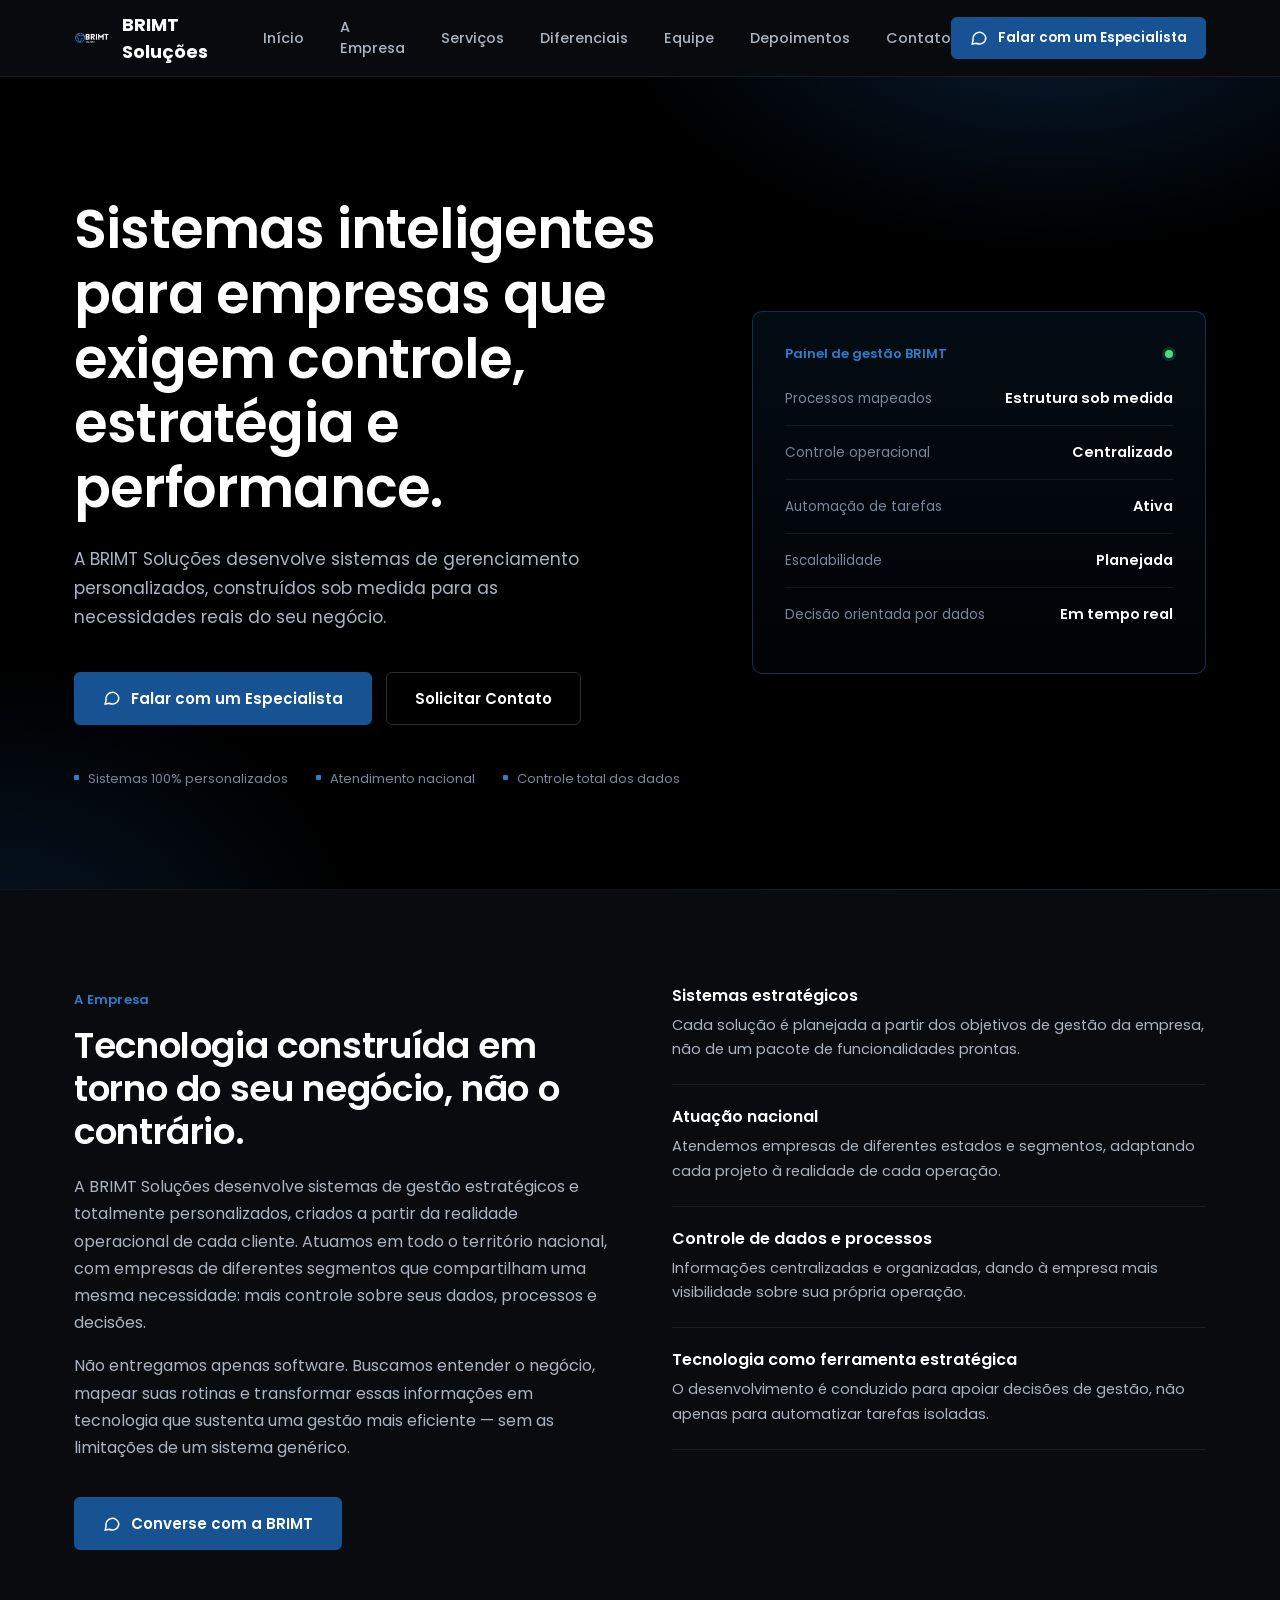
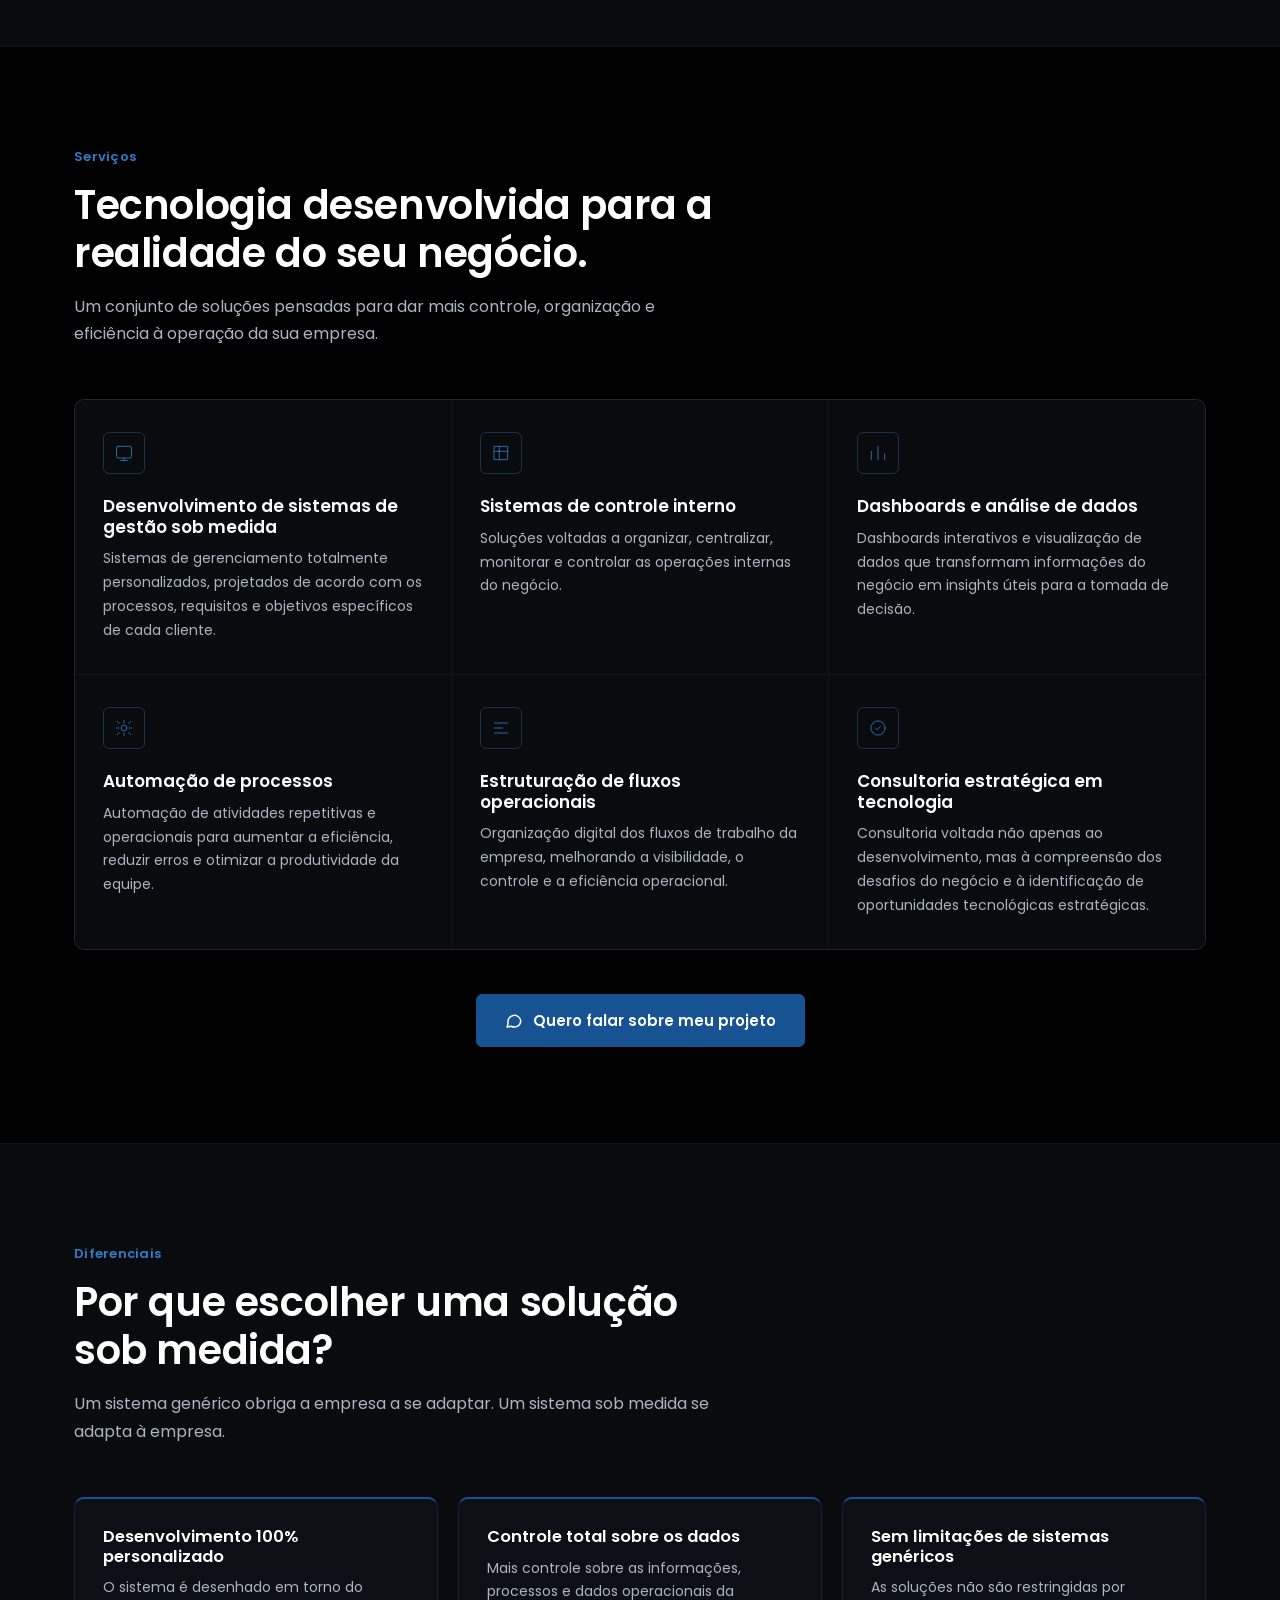
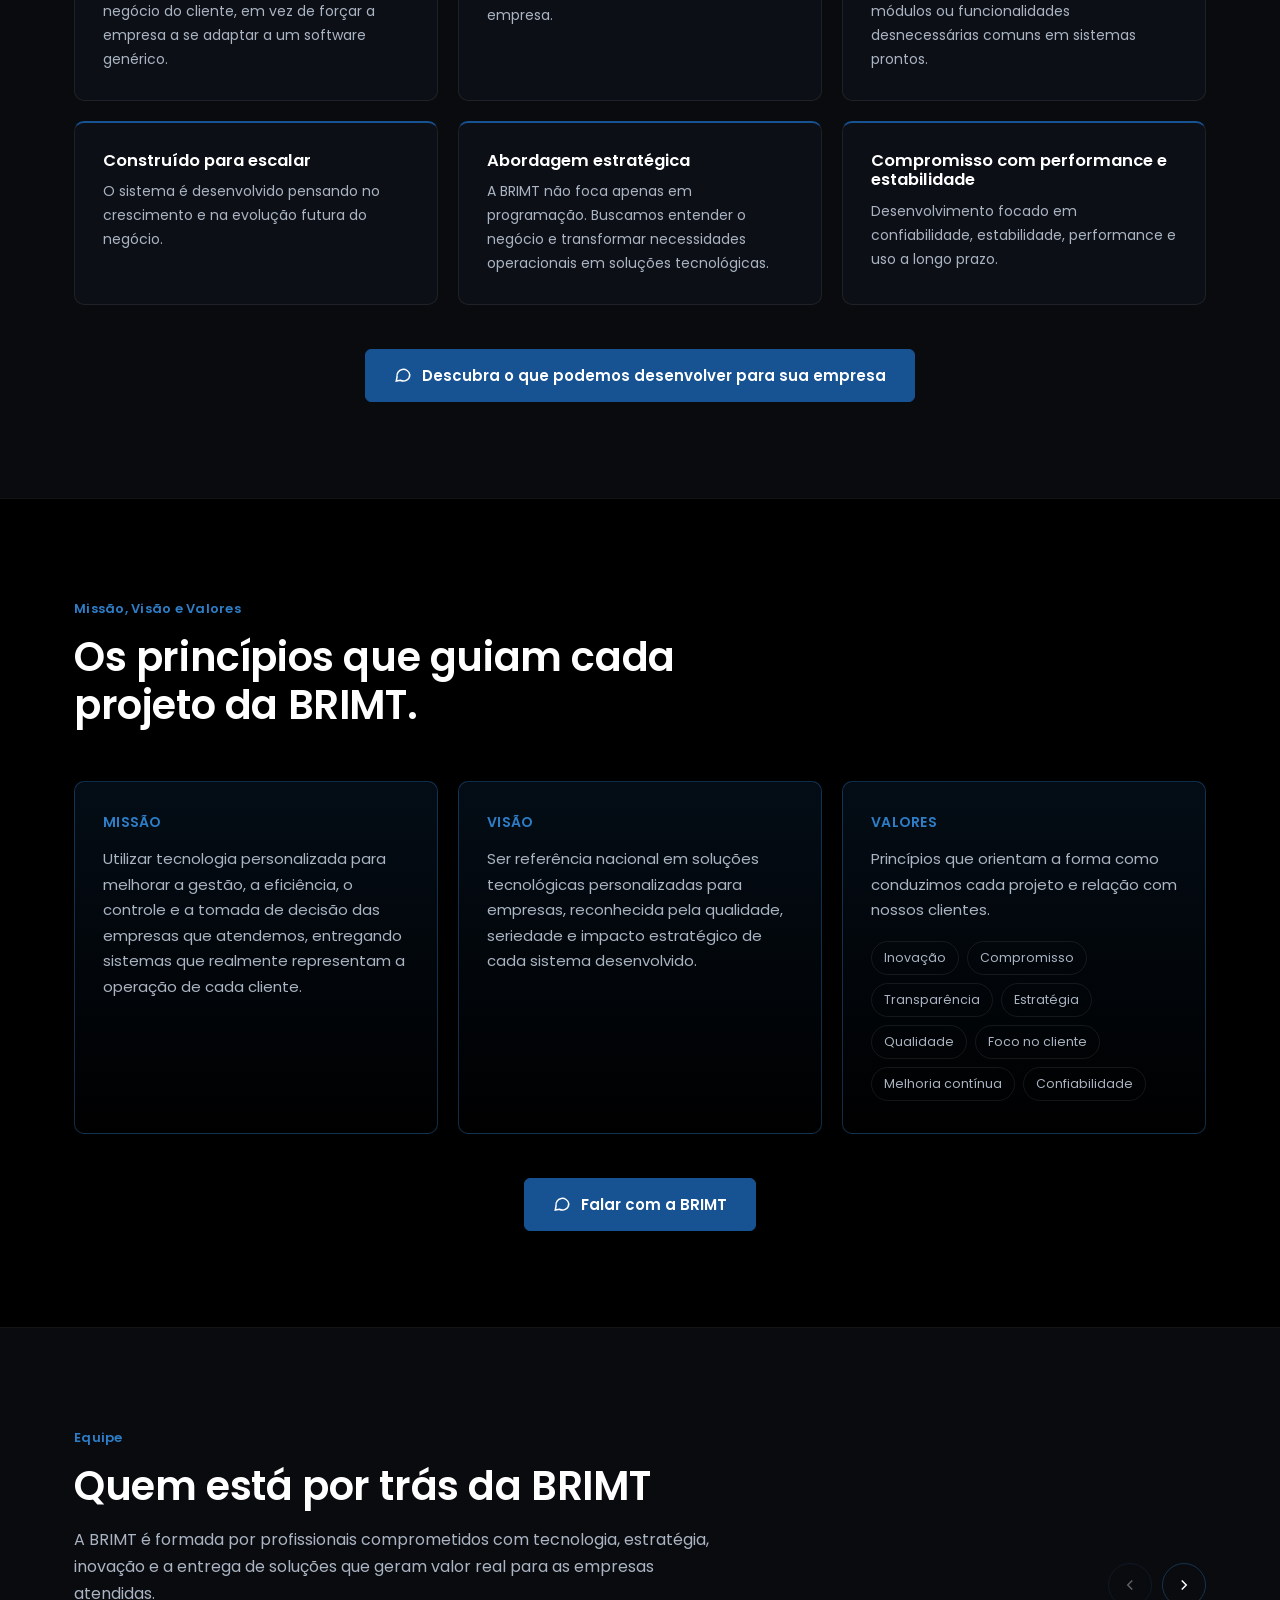
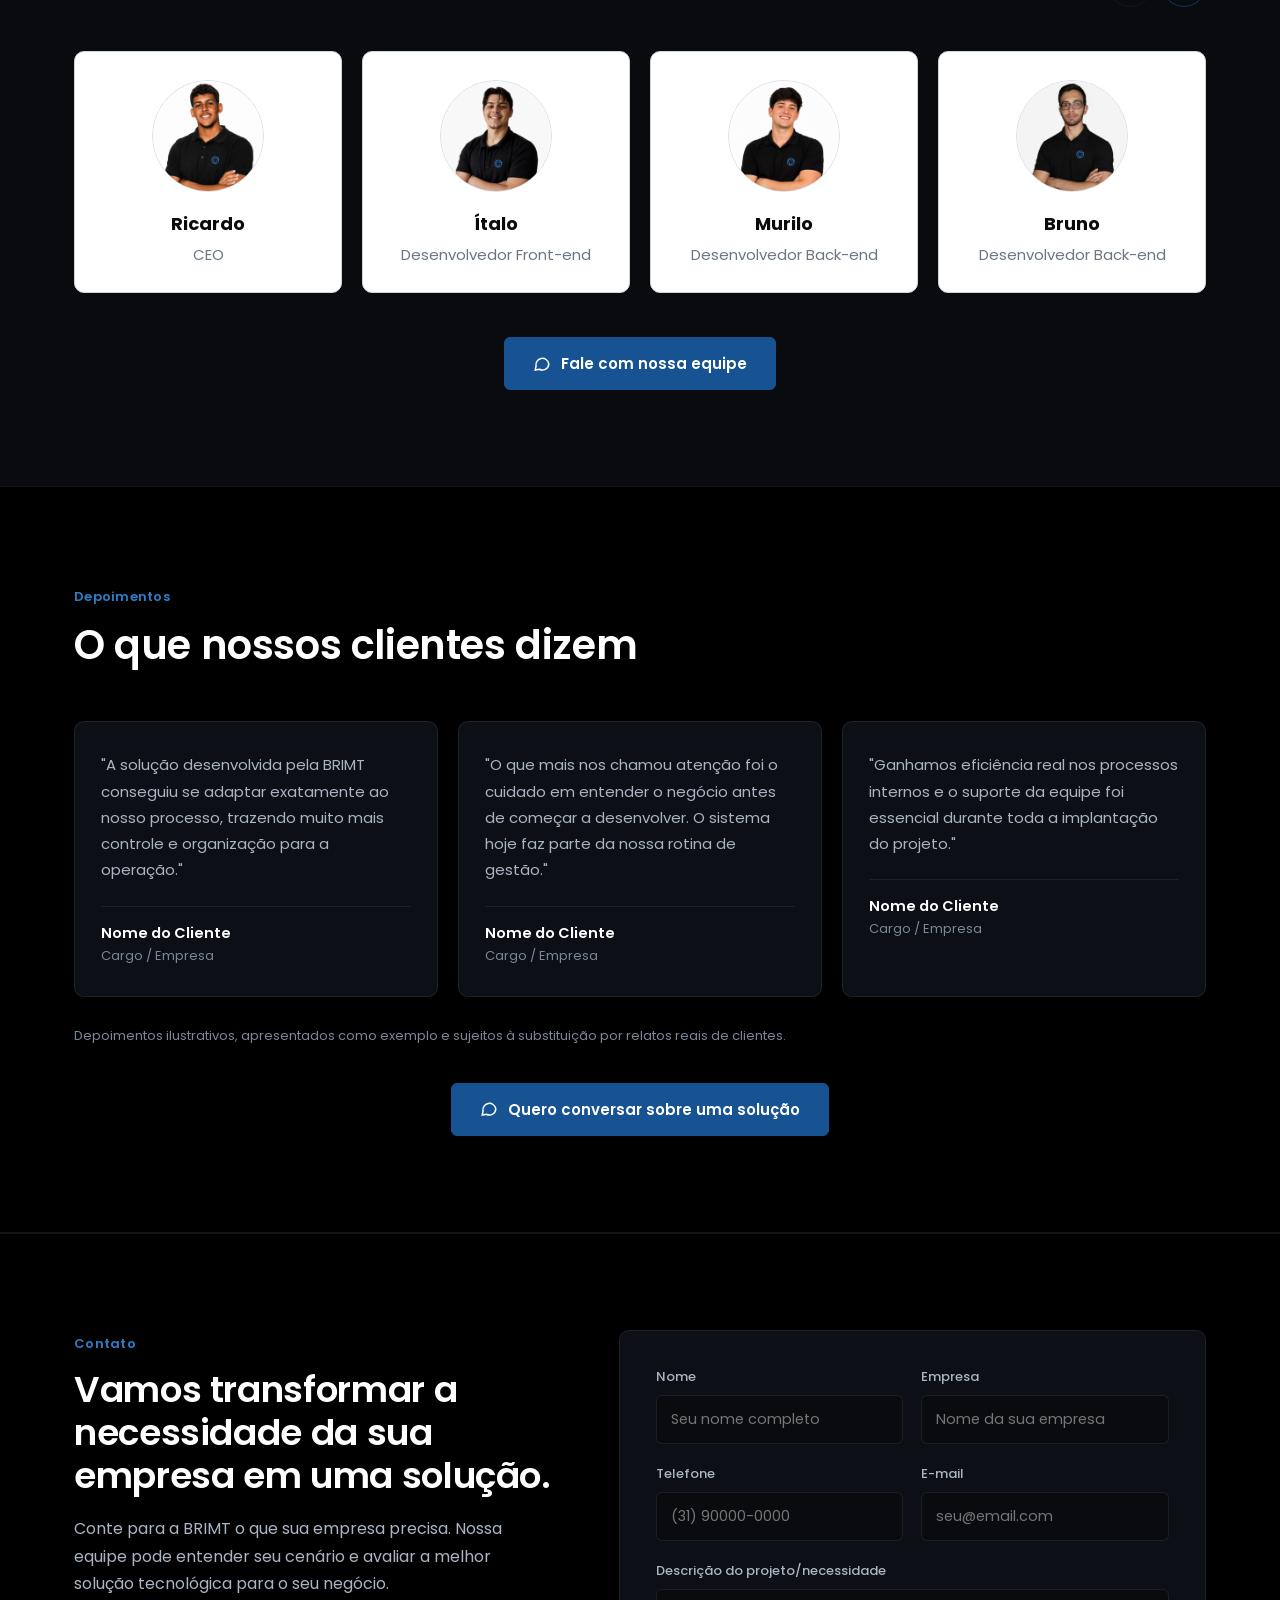
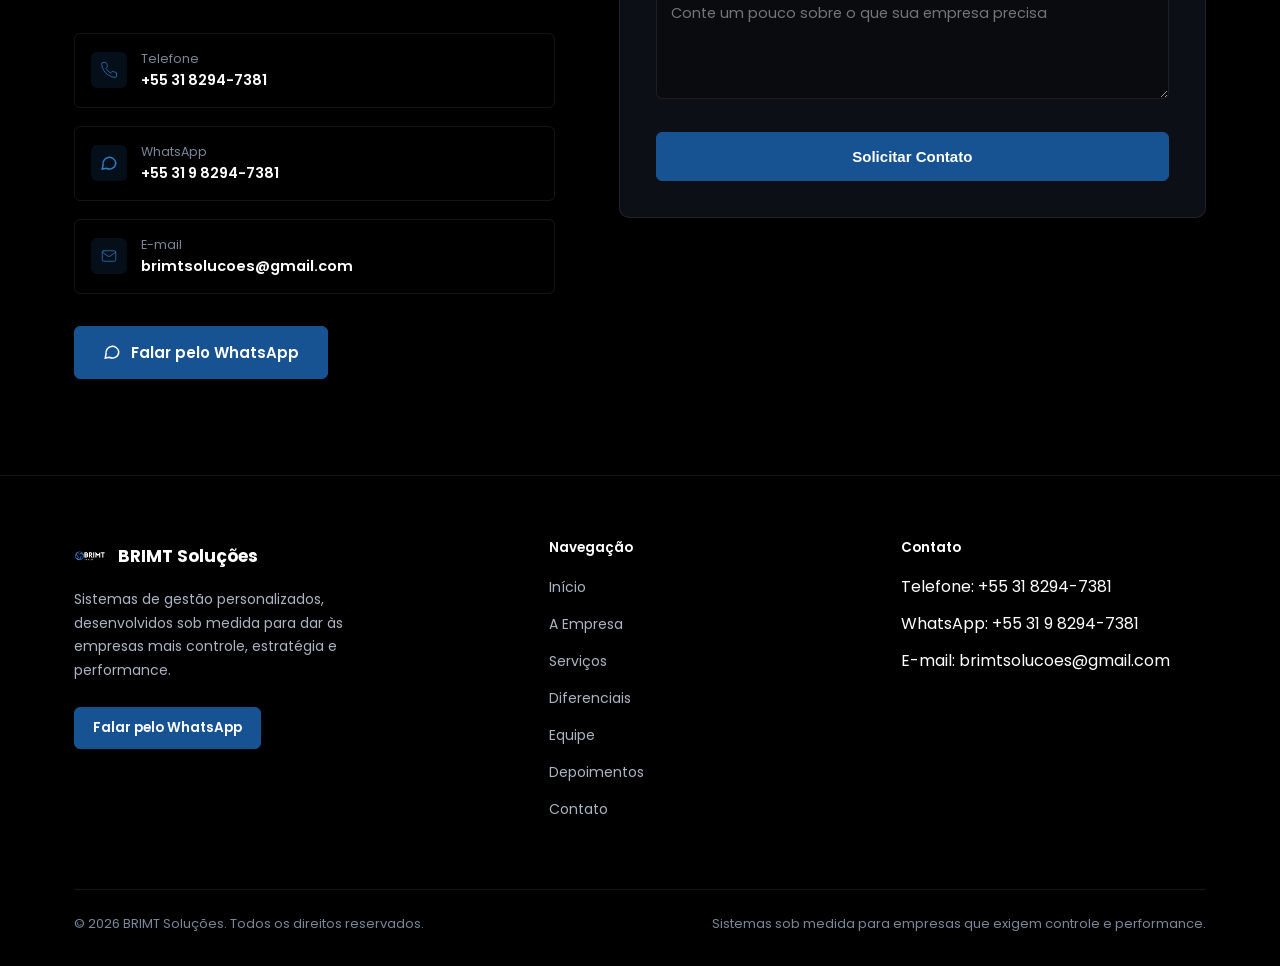
==== index.html @ 71938645 "First version" ====
<!DOCTYPE html>
<html lang="pt-BR">
<head>
<meta charset="UTF-8">
<meta name="viewport" content="width=device-width, initial-scale=1.0">
<title>BRIMT Soluções — Sistemas sob medida para empresas que exigem controle e performance</title>
<meta name="description" content="A BRIMT Soluções desenvolve sistemas de gerenciamento personalizados, construídos sob medida para as necessidades reais do seu negócio.">
<link rel="icon" type="image/png" href="assets/brand/favicon.png">
<link rel="preconnect" href="https://fonts.googleapis.com">
<link rel="preconnect" href="https://fonts.gstatic.com" crossorigin>
<link href="https://fonts.googleapis.com/css2?family=Poppins:wght@300;400;500;600;700;800&display=swap" rel="stylesheet">
<style>
  :root{
    --bg-0:#000000;
    --bg-1:#0A0B0F;
    --bg-2:#0D0F16;
    --blue-deep:#103963;
    --blue-mid:#175392;
    --blue-bright:#0F4C81;
    --blue-glow:#2E7DC7;
    --text-primary:#FFFFFF;
    --text-secondary:#AAB4C2;
    --text-tertiary:#79879A;
    --line:rgba(255,255,255,0.08);
    --line-blue:rgba(46,125,199,0.35);
    --white-card:#FFFFFF;
    --radius-s:6px;
    --radius-m:10px;
    --max-w:1180px;
  }

  *,*::before,*::after{box-sizing:border-box;}
  html{scroll-behavior:smooth;}
  body{
    margin:0;
    background:var(--bg-1);
    color:var(--text-primary);
    font-family:'Poppins',Arial,sans-serif;
    font-weight:400;
    -webkit-font-smoothing:antialiased;
    overflow-x:hidden;
  }
  img{max-width:100%;display:block;}
  a{color:inherit;text-decoration:none;}
  ul{list-style:none;margin:0;padding:0;}
  section{position:relative;}
  .wrap{
    max-width:var(--max-w);
    margin:0 auto;
    padding:0 24px;
  }
  .eyebrow{
    display:inline-block;
    font-size:13px;
    letter-spacing:0.02em;
    color:var(--blue-glow);
    font-weight:600;
    margin-bottom:14px;
  }
  h1,h2,h3,h4{
    margin:0;
    font-weight:600;
    line-height:1.2;
  }
  p{margin:0;color:var(--text-secondary);line-height:1.7;}

  .section-pad{padding:96px 0;}
  @media (max-width:760px){ .section-pad{padding:64px 0;} }

  .section-head{
    max-width:640px;
    margin-bottom:52px;
  }
  .section-head h2{
    font-size:clamp(28px,4vw,40px);
    letter-spacing:-0.01em;
    color:var(--text-primary);
  }
  .section-head p{
    margin-top:16px;
    font-size:16px;
  }

  /* ---------- Buttons ---------- */
  .btn{
    display:inline-flex;
    align-items:center;
    justify-content:center;
    gap:10px;
    padding:14px 28px;
    border-radius:var(--radius-s);
    font-size:15px;
    font-weight:600;
    border:1px solid transparent;
    cursor:pointer;
    transition:background 0.15s ease, border-color 0.15s ease, transform 0.05s ease;
    white-space:nowrap;
  }
  .btn:active{transform:scale(0.98);}
  .btn-whatsapp{
    background:var(--blue-mid);
    color:#fff;
    border-color:var(--blue-mid);
  }
  .btn-whatsapp:hover{background:var(--blue-bright);border-color:var(--blue-bright);}
  .btn-ghost{
    background:transparent;
    color:var(--text-primary);
    border-color:rgba(255,255,255,0.18);
  }
  .btn-ghost:hover{border-color:var(--blue-glow);color:var(--blue-glow);}
  .btn-small{padding:10px 18px;font-size:13.5px;}
  .btn svg{width:18px;height:18px;flex:none;}

  /* ---------- Header ---------- */
  header{
    position:sticky;
    top:0;
    z-index:100;
    background:rgba(10,11,15,0.86);
    backdrop-filter:blur(10px);
    border-bottom:1px solid var(--line);
  }
  .nav-inner{
    max-width:var(--max-w);
    margin:0 auto;
    padding:0 24px;
    height:76px;
    display:flex;
    align-items:center;
    justify-content:space-between;
  }
  .brand{
    display:flex;
    align-items:center;
    gap:12px;
    font-weight:700;
    font-size:18px;
    color:var(--text-primary);
  }
  .brand img{width:36px;height:36px;}
  nav.primary-nav{
    display:flex;
    align-items:center;
    gap:36px;
  }
  nav.primary-nav a{
    font-size:14.5px;
    color:var(--text-secondary);
    font-weight:500;
  }
  nav.primary-nav a:hover{color:var(--text-primary);}
  .header-actions{display:flex;align-items:center;gap:18px;}
  .nav-toggle{
    display:none;
    width:40px;height:40px;
    border:1px solid var(--line);
    border-radius:var(--radius-s);
    background:transparent;
    align-items:center;
    justify-content:center;
    cursor:pointer;
  }
  .nav-toggle span, .nav-toggle span::before, .nav-toggle span::after{
    content:"";
    display:block;
    width:18px;
    height:2px;
    background:var(--text-primary);
    position:relative;
    transition:transform 0.2s ease, opacity 0.2s ease;
  }
  .nav-toggle span::before{position:absolute;top:-6px;}
  .nav-toggle span::after{position:absolute;top:6px;}

  @media (max-width:920px){
    nav.primary-nav{
      position:fixed;
      top:76px;
      left:0;
      right:0;
      background:var(--bg-1);
      border-bottom:1px solid var(--line);
      flex-direction:column;
      align-items:flex-start;
      gap:0;
      padding:8px 24px 20px;
      transform:translateY(-8px);
      opacity:0;
      pointer-events:none;
      transition:opacity 0.18s ease, transform 0.18s ease;
    }
    nav.primary-nav.open{
      opacity:1;
      transform:translateY(0);
      pointer-events:auto;
    }
    nav.primary-nav a{
      width:100%;
      padding:14px 0;
      border-bottom:1px solid var(--line);
    }
    .header-actions .btn-whatsapp-header-text{display:none;}
    .nav-toggle{display:flex;}
  }

  /* ---------- Hero ---------- */
  .hero{
    padding:120px 0 100px;
    background:
      radial-gradient(720px 420px at 82% -10%, rgba(23,83,146,0.35), transparent 60%),
      radial-gradient(600px 500px at 0% 110%, rgba(16,57,99,0.4), transparent 60%),
      var(--bg-0);
    border-bottom:1px solid var(--line);
  }
  .hero-grid{
    display:grid;
    grid-template-columns:1.15fr 0.85fr;
    gap:64px;
    align-items:center;
  }
  .hero h1{
    font-size:clamp(34px,4.6vw,54px);
    letter-spacing:-0.015em;
    color:var(--text-primary);
  }
  .hero-sub{
    margin-top:24px;
    font-size:17px;
    max-width:520px;
  }
  .hero-ctas{
    margin-top:40px;
    display:flex;
    flex-wrap:wrap;
    gap:14px;
  }
  .hero-tags{
    margin-top:44px;
    display:flex;
    flex-wrap:wrap;
    gap:10px 28px;
  }
  .hero-tags span{
    font-size:13px;
    color:var(--text-tertiary);
    padding-left:14px;
    position:relative;
  }
  .hero-tags span::before{
    content:"";
    position:absolute;
    left:0;top:6px;
    width:5px;height:5px;
    background:var(--blue-glow);
    border-radius:1px;
  }
  .hero-panel{
    border:1px solid var(--line-blue);
    background:linear-gradient(180deg, rgba(23,83,146,0.14), rgba(16,57,99,0.05));
    border-radius:var(--radius-m);
    padding:32px;
  }
  .hero-panel-row{
    display:flex;
    justify-content:space-between;
    align-items:center;
    padding:16px 0;
    border-bottom:1px solid var(--line);
  }
  .hero-panel-row:last-child{border-bottom:none;}
  .hero-panel-row .label{font-size:13.5px;color:var(--text-tertiary);}
  .hero-panel-row .val{font-size:14.5px;font-weight:600;color:var(--text-primary);}
  .hero-panel-head{
    display:flex;
    align-items:center;
    justify-content:space-between;
    margin-bottom:8px;
  }
  .hero-panel-head span{font-size:13px;color:var(--blue-glow);font-weight:600;}
  .dot-live{
    width:8px;height:8px;border-radius:50%;background:#4ADE80;
    box-shadow:0 0 0 3px rgba(74,222,128,0.18);
  }

  @media (max-width:920px){
    .hero-grid{grid-template-columns:1fr;gap:44px;}
    .hero{padding:56px 0 64px;}
  }

  /* ---------- About ---------- */
  .about-grid{
    display:grid;
    grid-template-columns:1fr 1fr;
    gap:64px;
    align-items:start;
  }
  .about-lead h2{
    font-size:clamp(26px,3.6vw,36px);
    color:var(--text-primary);
    letter-spacing:-0.01em;
  }
  .about-lead p{margin-top:20px;font-size:16px;}
  .about-points{
    display:flex;
    flex-direction:column;
    gap:0;
  }
  .about-point{
    padding:22px 0;
    border-bottom:1px solid var(--line);
  }
  .about-point:first-child{padding-top:0;}
  .about-point h4{font-size:16px;color:var(--text-primary);margin-bottom:8px;font-weight:600;}
  .about-point p{font-size:14.5px;}
  .about-cta{margin-top:36px;}

  @media (max-width:860px){
    .about-grid{grid-template-columns:1fr;gap:36px;}
  }

  /* ---------- Services ---------- */
  .services-grid{
    display:grid;
    grid-template-columns:repeat(3,1fr);
    gap:1px;
    background:var(--line);
    border:1px solid var(--line);
    border-radius:var(--radius-m);
    overflow:hidden;
  }
  .service-card{
    background:var(--bg-1);
    padding:32px 28px;
  }
  .service-icon{
    width:42px;height:42px;
    border-radius:var(--radius-s);
    border:1px solid var(--line-blue);
    display:flex;align-items:center;justify-content:center;
    margin-bottom:22px;
  }
  .service-icon svg{width:20px;height:20px;stroke:var(--blue-glow);}
  .service-card h3{font-size:17px;color:var(--text-primary);margin-bottom:10px;}
  .service-card p{font-size:14px;}

  @media (max-width:920px){
    .services-grid{grid-template-columns:repeat(2,1fr);}
  }
  @media (max-width:620px){
    .services-grid{grid-template-columns:1fr;}
  }

  /* ---------- Differentiators ---------- */
  .diff-grid{
    display:grid;
    grid-template-columns:repeat(3,1fr);
    gap:20px;
  }
  .diff-card{
    border:1px solid var(--line);
    background:var(--bg-2);
    border-radius:var(--radius-m);
    padding:28px;
    border-top:2px solid var(--blue-mid);
  }
  .diff-card h3{font-size:16.5px;color:var(--text-primary);margin-bottom:10px;}
  .diff-card p{font-size:14px;}

  @media (max-width:920px){ .diff-grid{grid-template-columns:repeat(2,1fr);} }
  @media (max-width:620px){ .diff-grid{grid-template-columns:1fr;} }

  /* ---------- Mission / Vision / Values ---------- */
  .mvv-grid{
    display:grid;
    grid-template-columns:repeat(3,1fr);
    gap:20px;
  }
  .mvv-card{
    background:linear-gradient(180deg, rgba(16,57,99,0.22), rgba(10,11,15,0));
    border:1px solid var(--line-blue);
    border-radius:var(--radius-m);
    padding:32px 28px;
  }
  .mvv-card h3{font-size:14px;letter-spacing:0.02em;color:var(--blue-glow);margin-bottom:16px;}
  .mvv-card p{font-size:15px;color:var(--text-secondary);}
  .values-list{margin-top:18px;display:flex;flex-wrap:wrap;gap:8px;}
  .values-list span{
    font-size:12.5px;
    padding:7px 12px;
    border:1px solid var(--line);
    border-radius:20px;
    color:var(--text-secondary);
  }

  @media (max-width:920px){ .mvv-grid{grid-template-columns:1fr;} }

  /* ---------- Team ---------- */
  .team-head{display:flex;justify-content:space-between;align-items:flex-end;gap:24px;margin-bottom:44px;flex-wrap:wrap;}
  .carousel-controls{display:flex;gap:10px;}
  .carousel-btn{
    width:44px;height:44px;
    border-radius:50%;
    border:1px solid var(--line-blue);
    background:transparent;
    color:var(--text-primary);
    display:flex;align-items:center;justify-content:center;
    cursor:pointer;
  }
  .carousel-btn:hover{background:var(--blue-mid);border-color:var(--blue-mid);}
  .carousel-btn svg{width:18px;height:18px;}
  .carousel-btn:disabled{opacity:0.35;cursor:default;}
  .carousel-btn:disabled:hover{background:transparent;border-color:var(--line-blue);}

  .team-viewport{overflow:hidden;}
  .team-track{
    display:flex;
    gap:20px;
    transition:transform 0.35s ease;
  }
  .team-card{
    flex:0 0 calc(25% - 15px);
    background:var(--white-card);
    border-radius:var(--radius-m);
    border:1px solid #C9D6E4;
    padding:28px 20px 26px;
    text-align:center;
  }
  .team-card .photo{
    width:112px;height:112px;
    border-radius:50%;
    overflow:hidden;
    margin:0 auto 18px;
    background:#EEF2F6;
    border:1px solid #D8E1EA;
  }
  .team-card .photo img{width:100%;height:100%;object-fit:cover;}
  .team-card .name{font-size:18px;font-weight:700;color:#0A0B0F;}
  .team-card .role{font-size:15px;font-weight:400;color:#6B7684;margin-top:6px;}

  @media (max-width:980px){ .team-card{flex:0 0 calc(33.333% - 14px);} }
  @media (max-width:720px){ .team-card{flex:0 0 calc(50% - 10px);} }
  @media (max-width:480px){ .team-card{flex:0 0 100%;} }

  .team-cta{margin-top:44px;display:flex;justify-content:center;}

  /* ---------- Testimonials ---------- */
  .test-grid{
    display:grid;
    grid-template-columns:repeat(3,1fr);
    gap:20px;
  }
  .test-card{
    background:var(--bg-2);
    border:1px solid var(--line);
    border-radius:var(--radius-m);
    padding:30px 26px;
    display:flex;
    flex-direction:column;
    gap:22px;
  }
  .test-quote{font-size:15px;color:var(--text-secondary);line-height:1.75;}
  .test-author{border-top:1px solid var(--line);padding-top:16px;}
  .test-author .name{font-size:14.5px;font-weight:600;color:var(--text-primary);}
  .test-author .role{font-size:13px;color:var(--text-tertiary);margin-top:2px;}
  .test-note{margin-top:28px;font-size:13px;color:var(--text-tertiary);}

  @media (max-width:920px){ .test-grid{grid-template-columns:1fr;} }

  /* ---------- Contact ---------- */
  .contact-section{
    background:var(--bg-0);
    border-top:1px solid var(--line);
  }
  .contact-grid{
    display:grid;
    grid-template-columns:0.9fr 1.1fr;
    gap:64px;
    align-items:start;
  }
  .contact-info h2{font-size:clamp(26px,3.6vw,36px);color:var(--text-primary);letter-spacing:-0.01em;}
  .contact-info p{margin-top:18px;font-size:16px;max-width:440px;}
  .contact-channels{margin-top:36px;display:flex;flex-direction:column;gap:18px;}
  .channel{
    display:flex;
    align-items:center;
    gap:14px;
    padding:16px;
    border:1px solid var(--line);
    border-radius:var(--radius-s);
  }
  .channel .ic{
    width:36px;height:36px;flex:none;
    border-radius:var(--radius-s);
    background:rgba(23,83,146,0.18);
    display:flex;align-items:center;justify-content:center;
  }
  .channel .ic svg{width:18px;height:18px;stroke:var(--blue-glow);}
  .channel .label{font-size:12.5px;color:var(--text-tertiary);}
  .channel .value{font-size:14.5px;font-weight:600;color:var(--text-primary);margin-top:2px;}

  form.contact-form{
    background:var(--bg-2);
    border:1px solid var(--line);
    border-radius:var(--radius-m);
    padding:36px;
  }
  .form-row{display:grid;grid-template-columns:1fr 1fr;gap:18px;}
  .field{margin-bottom:20px;}
  .field label{
    display:block;
    font-size:13px;
    color:var(--text-secondary);
    margin-bottom:8px;
    font-weight:500;
  }
  .field input, .field textarea{
    width:100%;
    background:var(--bg-1);
    border:1px solid var(--line);
    border-radius:var(--radius-s);
    padding:13px 14px;
    color:var(--text-primary);
    font-family:'Poppins',Arial,sans-serif;
    font-size:14.5px;
  }
  .field input:focus, .field textarea:focus{
    outline:none;
    border-color:var(--blue-glow);
  }
  .field textarea{resize:vertical;min-height:110px;}
  form.contact-form .btn{width:100%;margin-top:6px;padding:15px;}

  @media (max-width:920px){
    .contact-grid{grid-template-columns:1fr;gap:44px;}
    .form-row{grid-template-columns:1fr;}
  }

  /* ---------- Footer ---------- */
  footer{
    background:var(--bg-0);
    border-top:1px solid var(--line);
    padding:64px 0 32px;
  }
  .footer-grid{
    display:grid;
    grid-template-columns:1.4fr 1fr 1fr;
    gap:48px;
  }
  .footer-brand{display:flex;align-items:center;gap:12px;font-weight:700;font-size:17px;}
  .footer-brand img{width:32px;height:32px;}
  .footer-about{margin-top:16px;font-size:14px;max-width:320px;}
  .footer-col h4{font-size:13.5px;color:var(--text-primary);margin-bottom:18px;font-weight:600;}
  .footer-col ul li{margin-bottom:12px;}
  .footer-col ul li a{font-size:14px;color:var(--text-secondary);}
  .footer-col ul li a:hover{color:var(--blue-glow);}
  .footer-cta{margin-top:24px;}
  .footer-bottom{
    margin-top:56px;
    padding-top:24px;
    border-top:1px solid var(--line);
    display:flex;
    justify-content:space-between;
    flex-wrap:wrap;
    gap:12px;
    font-size:13px;
    color:var(--text-tertiary);
  }

  @media (max-width:760px){
    .footer-grid{grid-template-columns:1fr;gap:36px;}
  }

  /* ---------- Focus visibility ---------- */
  a:focus-visible, button:focus-visible, input:focus-visible, textarea:focus-visible{
    outline:2px solid var(--blue-glow);
    outline-offset:2px;
  }

  @media (prefers-reduced-motion: reduce){
    html{scroll-behavior:auto;}
    *{transition:none !important;}
  }
</style>
</head>
<body>

<!-- ================= HEADER ================= -->
<header>
  <div class="nav-inner">
    <a href="#inicio" class="brand">
      <img src="assets/brand/logo.png" alt="Logotipo BRIMT Soluções">
      <span>BRIMT Soluções</span>
    </a>

    <nav class="primary-nav" id="primaryNav">
      <a href="#inicio">Início</a>
      <a href="#empresa">A Empresa</a>
      <a href="#servicos">Serviços</a>
      <a href="#diferenciais">Diferenciais</a>
      <a href="#equipe">Equipe</a>
      <a href="#depoimentos">Depoimentos</a>
      <a href="#contato">Contato</a>
    </nav>

    <div class="header-actions">
      <a class="btn btn-whatsapp btn-small" target="_blank" rel="noopener"
         href="https://wa.me/5531982947381?text=Ol%C3%A1%2C%20gostaria%20de%20falar%20com%20um%20especialista%20da%20BRIMT%20Solu%C3%A7%C3%B5es.">
        <svg viewBox="0 0 24 24" fill="none" stroke="currentColor" stroke-width="2"><path d="M21 11.5a8.5 8.5 0 0 1-12.5 7.5L3 20l1.1-5.3A8.5 8.5 0 1 1 21 11.5Z"/></svg>
        <span class="btn-whatsapp-header-text">Falar com um Especialista</span>
      </a>
      <button class="nav-toggle" id="navToggle" aria-label="Abrir menu de navegação" aria-expanded="false" aria-controls="primaryNav">
        <span></span>
      </button>
    </div>
  </div>
</header>

<!-- ================= HERO ================= -->
<section class="hero" id="inicio">
  <div class="wrap hero-grid">
    <div>
      <h1>Sistemas inteligentes para empresas que exigem controle, estratégia e performance.</h1>
      <p class="hero-sub">A BRIMT Soluções desenvolve sistemas de gerenciamento personalizados, construídos sob medida para as necessidades reais do seu negócio.</p>
      <div class="hero-ctas">
        <a class="btn btn-whatsapp" target="_blank" rel="noopener"
           href="https://wa.me/5531982947381?text=Ol%C3%A1%2C%20quero%20falar%20com%20um%20especialista%20da%20BRIMT.">
          <svg viewBox="0 0 24 24" fill="none" stroke="currentColor" stroke-width="2"><path d="M21 11.5a8.5 8.5 0 0 1-12.5 7.5L3 20l1.1-5.3A8.5 8.5 0 1 1 21 11.5Z"/></svg>
          Falar com um Especialista
        </a>
        <a class="btn btn-ghost" href="#contato">Solicitar Contato</a>
      </div>
      <div class="hero-tags">
        <span>Sistemas 100% personalizados</span>
        <span>Atendimento nacional</span>
        <span>Controle total dos dados</span>
      </div>
    </div>

    <div class="hero-panel">
      <div class="hero-panel-head">
        <span>Painel de gestão BRIMT</span>
        <span class="dot-live"></span>
      </div>
      <div class="hero-panel-row">
        <span class="label">Processos mapeados</span>
        <span class="val">Estrutura sob medida</span>
      </div>
      <div class="hero-panel-row">
        <span class="label">Controle operacional</span>
        <span class="val">Centralizado</span>
      </div>
      <div class="hero-panel-row">
        <span class="label">Automação de tarefas</span>
        <span class="val">Ativa</span>
      </div>
      <div class="hero-panel-row">
        <span class="label">Escalabilidade</span>
        <span class="val">Planejada</span>
      </div>
      <div class="hero-panel-row">
        <span class="label">Decisão orientada por dados</span>
        <span class="val">Em tempo real</span>
      </div>
    </div>
  </div>
</section>

<!-- ================= ABOUT ================= -->
<section class="section-pad" id="empresa">
  <div class="wrap about-grid">
    <div class="about-lead">
      <span class="eyebrow">A Empresa</span>
      <h2>Tecnologia construída em torno do seu negócio, não o contrário.</h2>
      <p>A BRIMT Soluções desenvolve sistemas de gestão estratégicos e totalmente personalizados, criados a partir da realidade operacional de cada cliente. Atuamos em todo o território nacional, com empresas de diferentes segmentos que compartilham uma mesma necessidade: mais controle sobre seus dados, processos e decisões.</p>
      <p style="margin-top:16px;">Não entregamos apenas software. Buscamos entender o negócio, mapear suas rotinas e transformar essas informações em tecnologia que sustenta uma gestão mais eficiente — sem as limitações de um sistema genérico.</p>
      <div class="about-cta">
        <a class="btn btn-whatsapp" target="_blank" rel="noopener"
           href="https://wa.me/5531982947381?text=Ol%C3%A1%2C%20quero%20conversar%20com%20a%20BRIMT%20sobre%20minha%20empresa.">
          <svg viewBox="0 0 24 24" fill="none" stroke="currentColor" stroke-width="2"><path d="M21 11.5a8.5 8.5 0 0 1-12.5 7.5L3 20l1.1-5.3A8.5 8.5 0 1 1 21 11.5Z"/></svg>
          Converse com a BRIMT
        </a>
      </div>
    </div>

    <div class="about-points">
      <div class="about-point">
        <h4>Sistemas estratégicos</h4>
        <p>Cada solução é planejada a partir dos objetivos de gestão da empresa, não de um pacote de funcionalidades prontas.</p>
      </div>
      <div class="about-point">
        <h4>Atuação nacional</h4>
        <p>Atendemos empresas de diferentes estados e segmentos, adaptando cada projeto à realidade de cada operação.</p>
      </div>
      <div class="about-point">
        <h4>Controle de dados e processos</h4>
        <p>Informações centralizadas e organizadas, dando à empresa mais visibilidade sobre sua própria operação.</p>
      </div>
      <div class="about-point">
        <h4>Tecnologia como ferramenta estratégica</h4>
        <p>O desenvolvimento é conduzido para apoiar decisões de gestão, não apenas para automatizar tarefas isoladas.</p>
      </div>
    </div>
  </div>
</section>

<!-- ================= SERVICES ================= -->
<section class="section-pad" id="servicos" style="background:var(--bg-0);border-top:1px solid var(--line);border-bottom:1px solid var(--line);">
  <div class="wrap">
    <div class="section-head">
      <span class="eyebrow">Serviços</span>
      <h2>Tecnologia desenvolvida para a realidade do seu negócio.</h2>
      <p>Um conjunto de soluções pensadas para dar mais controle, organização e eficiência à operação da sua empresa.</p>
    </div>

    <div class="services-grid">
      <div class="service-card">
        <div class="service-icon"><svg viewBox="0 0 24 24" fill="none" stroke-linecap="round" stroke-linejoin="round"><rect x="3" y="4" width="18" height="14" rx="2"/><path d="M8 21h8M12 18v3"/></svg></div>
        <h3>Desenvolvimento de sistemas de gestão sob medida</h3>
        <p>Sistemas de gerenciamento totalmente personalizados, projetados de acordo com os processos, requisitos e objetivos específicos de cada cliente.</p>
      </div>
      <div class="service-card">
        <div class="service-icon"><svg viewBox="0 0 24 24" fill="none" stroke-linecap="round" stroke-linejoin="round"><path d="M4 4h16v16H4z"/><path d="M4 10h16M10 4v16"/></svg></div>
        <h3>Sistemas de controle interno</h3>
        <p>Soluções voltadas a organizar, centralizar, monitorar e controlar as operações internas do negócio.</p>
      </div>
      <div class="service-card">
        <div class="service-icon"><svg viewBox="0 0 24 24" fill="none" stroke-linecap="round" stroke-linejoin="round"><path d="M4 20V10M12 20V4M20 20v-7"/></svg></div>
        <h3>Dashboards e análise de dados</h3>
        <p>Dashboards interativos e visualização de dados que transformam informações do negócio em insights úteis para a tomada de decisão.</p>
      </div>
      <div class="service-card">
        <div class="service-icon"><svg viewBox="0 0 24 24" fill="none" stroke-linecap="round" stroke-linejoin="round"><path d="M12 3v3M12 18v3M4.2 4.2l2.1 2.1M17.7 17.7l2.1 2.1M3 12h3M18 12h3M4.2 19.8l2.1-2.1M17.7 6.3l2.1-2.1"/><circle cx="12" cy="12" r="3.5"/></svg></div>
        <h3>Automação de processos</h3>
        <p>Automação de atividades repetitivas e operacionais para aumentar a eficiência, reduzir erros e otimizar a produtividade da equipe.</p>
      </div>
      <div class="service-card">
        <div class="service-icon"><svg viewBox="0 0 24 24" fill="none" stroke-linecap="round" stroke-linejoin="round"><path d="M4 6h16M4 12h10M4 18h16"/></svg></div>
        <h3>Estruturação de fluxos operacionais</h3>
        <p>Organização digital dos fluxos de trabalho da empresa, melhorando a visibilidade, o controle e a eficiência operacional.</p>
      </div>
      <div class="service-card">
        <div class="service-icon"><svg viewBox="0 0 24 24" fill="none" stroke-linecap="round" stroke-linejoin="round"><circle cx="12" cy="12" r="8.5"/><path d="M9 12l2 2 4-4"/></svg></div>
        <h3>Consultoria estratégica em tecnologia</h3>
        <p>Consultoria voltada não apenas ao desenvolvimento, mas à compreensão dos desafios do negócio e à identificação de oportunidades tecnológicas estratégicas.</p>
      </div>
    </div>

    <div class="team-cta" style="margin-top:44px;">
      <a class="btn btn-whatsapp" target="_blank" rel="noopener"
         href="https://wa.me/5531982947381?text=Ol%C3%A1%2C%20quero%20falar%20sobre%20meu%20projeto%20com%20a%20BRIMT.">
        <svg viewBox="0 0 24 24" fill="none" stroke="currentColor" stroke-width="2"><path d="M21 11.5a8.5 8.5 0 0 1-12.5 7.5L3 20l1.1-5.3A8.5 8.5 0 1 1 21 11.5Z"/></svg>
        Quero falar sobre meu projeto
      </a>
    </div>
  </div>
</section>

<!-- ================= DIFFERENTIATORS ================= -->
<section class="section-pad" id="diferenciais">
  <div class="wrap">
    <div class="section-head">
      <span class="eyebrow">Diferenciais</span>
      <h2>Por que escolher uma solução sob medida?</h2>
      <p>Um sistema genérico obriga a empresa a se adaptar. Um sistema sob medida se adapta à empresa.</p>
    </div>

    <div class="diff-grid">
      <div class="diff-card">
        <h3>Desenvolvimento 100% personalizado</h3>
        <p>O sistema é desenhado em torno do negócio do cliente, em vez de forçar a empresa a se adaptar a um software genérico.</p>
      </div>
      <div class="diff-card">
        <h3>Controle total sobre os dados</h3>
        <p>Mais controle sobre as informações, processos e dados operacionais da empresa.</p>
      </div>
      <div class="diff-card">
        <h3>Sem limitações de sistemas genéricos</h3>
        <p>As soluções não são restringidas por módulos ou funcionalidades desnecessárias comuns em sistemas prontos.</p>
      </div>
      <div class="diff-card">
        <h3>Construído para escalar</h3>
        <p>O sistema é desenvolvido pensando no crescimento e na evolução futura do negócio.</p>
      </div>
      <div class="diff-card">
        <h3>Abordagem estratégica</h3>
        <p>A BRIMT não foca apenas em programação. Buscamos entender o negócio e transformar necessidades operacionais em soluções tecnológicas.</p>
      </div>
      <div class="diff-card">
        <h3>Compromisso com performance e estabilidade</h3>
        <p>Desenvolvimento focado em confiabilidade, estabilidade, performance e uso a longo prazo.</p>
      </div>
    </div>

    <div class="team-cta" style="margin-top:44px;">
      <a class="btn btn-whatsapp" target="_blank" rel="noopener"
         href="https://wa.me/5531982947381?text=Ol%C3%A1%2C%20quero%20descobrir%20o%20que%20a%20BRIMT%20pode%20desenvolver%20para%20minha%20empresa.">
        <svg viewBox="0 0 24 24" fill="none" stroke="currentColor" stroke-width="2"><path d="M21 11.5a8.5 8.5 0 0 1-12.5 7.5L3 20l1.1-5.3A8.5 8.5 0 1 1 21 11.5Z"/></svg>
        Descubra o que podemos desenvolver para sua empresa
      </a>
    </div>
  </div>
</section>

<!-- ================= MISSION / VISION / VALUES ================= -->
<section class="section-pad" style="background:var(--bg-0);border-top:1px solid var(--line);border-bottom:1px solid var(--line);">
  <div class="wrap">
    <div class="section-head">
      <span class="eyebrow">Missão, Visão e Valores</span>
      <h2>Os princípios que guiam cada projeto da BRIMT.</h2>
    </div>

    <div class="mvv-grid">
      <div class="mvv-card">
        <h3>MISSÃO</h3>
        <p>Utilizar tecnologia personalizada para melhorar a gestão, a eficiência, o controle e a tomada de decisão das empresas que atendemos, entregando sistemas que realmente representam a operação de cada cliente.</p>
      </div>
      <div class="mvv-card">
        <h3>VISÃO</h3>
        <p>Ser referência nacional em soluções tecnológicas personalizadas para empresas, reconhecida pela qualidade, seriedade e impacto estratégico de cada sistema desenvolvido.</p>
      </div>
      <div class="mvv-card">
        <h3>VALORES</h3>
        <p>Princípios que orientam a forma como conduzimos cada projeto e relação com nossos clientes.</p>
        <div class="values-list">
          <span>Inovação</span>
          <span>Compromisso</span>
          <span>Transparência</span>
          <span>Estratégia</span>
          <span>Qualidade</span>
          <span>Foco no cliente</span>
          <span>Melhoria contínua</span>
          <span>Confiabilidade</span>
        </div>
      </div>
    </div>

    <div class="team-cta" style="margin-top:44px;">
      <a class="btn btn-whatsapp" target="_blank" rel="noopener"
         href="https://wa.me/5531982947381?text=Ol%C3%A1%2C%20quero%20falar%20com%20a%20BRIMT%20Solu%C3%A7%C3%B5es.">
        <svg viewBox="0 0 24 24" fill="none" stroke="currentColor" stroke-width="2"><path d="M21 11.5a8.5 8.5 0 0 1-12.5 7.5L3 20l1.1-5.3A8.5 8.5 0 1 1 21 11.5Z"/></svg>
        Falar com a BRIMT
      </a>
    </div>
  </div>
</section>

<!-- ================= TEAM ================= -->
<section class="section-pad" id="equipe">
  <div class="wrap">
    <div class="team-head">
      <div class="section-head" style="margin-bottom:0;">
        <span class="eyebrow">Equipe</span>
        <h2>Quem está por trás da BRIMT</h2>
        <p>A BRIMT é formada por profissionais comprometidos com tecnologia, estratégia, inovação e a entrega de soluções que geram valor real para as empresas atendidas.</p>
      </div>
      <div class="carousel-controls">
        <button class="carousel-btn" id="teamPrev" aria-label="Ver membro anterior da equipe">
          <svg viewBox="0 0 24 24" fill="none" stroke="currentColor" stroke-width="2"><path d="M15 18l-6-6 6-6"/></svg>
        </button>
        <button class="carousel-btn" id="teamNext" aria-label="Ver próximo membro da equipe">
          <svg viewBox="0 0 24 24" fill="none" stroke="currentColor" stroke-width="2"><path d="M9 18l6-6-6-6"/></svg>
        </button>
      </div>
    </div>

    <div class="team-viewport">
      <div class="team-track" id="teamTrack">
        <div class="team-card">
          <div class="photo"><img src="assets/team/ricardo.png" alt="Foto de Ricardo, membro da equipe BRIMT Soluções"></div>
          <div class="name">Ricardo</div>
          <div class="role">CEO</div>
        </div>
        <div class="team-card">
          <div class="photo"><img src="assets/team/italo.png" alt="Foto de Ítalo, membro da equipe BRIMT Soluções"></div>
          <div class="name">Ítalo</div>
          <div class="role">Desenvolvedor Front-end</div>
        </div>
        <div class="team-card">
          <div class="photo"><img src="assets/team/murilo.png" alt="Foto de Murilo, membro da equipe BRIMT Soluções"></div>
          <div class="name">Murilo</div>
          <div class="role">Desenvolvedor Back-end</div>
        </div>
        <div class="team-card">
          <div class="photo"><img src="assets/team/bruno.png" alt="Foto de Bruno, membro da equipe BRIMT Soluções"></div>
          <div class="name">Bruno</div>
          <div class="role">Desenvolvedor Back-end</div>
        </div>
        <div class="team-card">
          <div class="photo"><img src="assets/team/joaovitor.png" alt="Foto de João Vitor, membro da equipe BRIMT Soluções"></div>
          <div class="name">João Vitor</div>
          <div class="role">Desenvolvedor Back-end</div>
        </div>
        <div class="team-card">
          <div class="photo"><img src="assets/team/thiago.png" alt="Foto de Thiago, membro da equipe BRIMT Soluções"></div>
          <div class="name">Thiago</div>
          <div class="role">Analista de Segurança</div>
        </div>
      </div>
    </div>

    <div class="team-cta">
      <a class="btn btn-whatsapp" target="_blank" rel="noopener"
         href="https://wa.me/5531982947381?text=Ol%C3%A1%2C%20quero%20falar%20com%20a%20equipe%20da%20BRIMT.">
        <svg viewBox="0 0 24 24" fill="none" stroke="currentColor" stroke-width="2"><path d="M21 11.5a8.5 8.5 0 0 1-12.5 7.5L3 20l1.1-5.3A8.5 8.5 0 1 1 21 11.5Z"/></svg>
        Fale com nossa equipe
      </a>
    </div>
  </div>
</section>

<!-- ================= TESTIMONIALS ================= -->
<section class="section-pad" id="depoimentos" style="background:var(--bg-0);border-top:1px solid var(--line);border-bottom:1px solid var(--line);">
  <div class="wrap">
    <div class="section-head">
      <span class="eyebrow">Depoimentos</span>
      <h2>O que nossos clientes dizem</h2>
    </div>

    <div class="test-grid">
      <div class="test-card">
        <p class="test-quote">"A solução desenvolvida pela BRIMT conseguiu se adaptar exatamente ao nosso processo, trazendo muito mais controle e organização para a operação."</p>
        <div class="test-author">
          <div class="name">Nome do Cliente</div>
          <div class="role">Cargo / Empresa</div>
        </div>
      </div>
      <div class="test-card">
        <p class="test-quote">"O que mais nos chamou atenção foi o cuidado em entender o negócio antes de começar a desenvolver. O sistema hoje faz parte da nossa rotina de gestão."</p>
        <div class="test-author">
          <div class="name">Nome do Cliente</div>
          <div class="role">Cargo / Empresa</div>
        </div>
      </div>
      <div class="test-card">
        <p class="test-quote">"Ganhamos eficiência real nos processos internos e o suporte da equipe foi essencial durante toda a implantação do projeto."</p>
        <div class="test-author">
          <div class="name">Nome do Cliente</div>
          <div class="role">Cargo / Empresa</div>
        </div>
      </div>
    </div>
    <p class="test-note">Depoimentos ilustrativos, apresentados como exemplo e sujeitos à substituição por relatos reais de clientes.</p>

    <div class="team-cta" style="margin-top:36px;">
      <a class="btn btn-whatsapp" target="_blank" rel="noopener"
         href="https://wa.me/5531982947381?text=Ol%C3%A1%2C%20quero%20conversar%20sobre%20uma%20solu%C3%A7%C3%A3o%20com%20a%20BRIMT.">
        <svg viewBox="0 0 24 24" fill="none" stroke="currentColor" stroke-width="2"><path d="M21 11.5a8.5 8.5 0 0 1-12.5 7.5L3 20l1.1-5.3A8.5 8.5 0 1 1 21 11.5Z"/></svg>
        Quero conversar sobre uma solução
      </a>
    </div>
  </div>
</section>

<!-- ================= CONTACT ================= -->
<section class="section-pad contact-section" id="contato">
  <div class="wrap contact-grid">
    <div class="contact-info">
      <span class="eyebrow">Contato</span>
      <h2>Vamos transformar a necessidade da sua empresa em uma solução.</h2>
      <p>Conte para a BRIMT o que sua empresa precisa. Nossa equipe pode entender seu cenário e avaliar a melhor solução tecnológica para o seu negócio.</p>

      <div class="contact-channels">
        <div class="channel">
          <div class="ic"><svg viewBox="0 0 24 24" fill="none" stroke-linecap="round" stroke-linejoin="round"><path d="M22 16.9v3a2 2 0 0 1-2.2 2 19.8 19.8 0 0 1-8.6-3 19.5 19.5 0 0 1-6-6 19.8 19.8 0 0 1-3-8.7A2 2 0 0 1 4.1 2h3a2 2 0 0 1 2 1.7 12.8 12.8 0 0 0 .7 2.8 2 2 0 0 1-.5 2.1L8 9.9a16 16 0 0 0 6 6l1.3-1.3a2 2 0 0 1 2.1-.5 12.8 12.8 0 0 0 2.8.7A2 2 0 0 1 22 16.9Z"/></svg></div>
          <div>
            <div class="label">Telefone</div>
            <div class="value">+55 31 8294-7381</div>
          </div>
        </div>
        <div class="channel">
          <div class="ic"><svg viewBox="0 0 24 24" fill="none" stroke="currentColor" stroke-width="2"><path d="M21 11.5a8.5 8.5 0 0 1-12.5 7.5L3 20l1.1-5.3A8.5 8.5 0 1 1 21 11.5Z"/></svg></div>
          <div>
            <div class="label">WhatsApp</div>
            <div class="value">+55 31 9 8294-7381</div>
          </div>
        </div>
        <div class="channel">
          <div class="ic"><svg viewBox="0 0 24 24" fill="none" stroke-linecap="round" stroke-linejoin="round"><rect x="3" y="5" width="18" height="14" rx="2"/><path d="m3 7 9 6 9-6"/></svg></div>
          <div>
            <div class="label">E-mail</div>
            <div class="value">brimtsolucoes@gmail.com</div>
          </div>
        </div>
      </div>

      <div class="about-cta" style="margin-top:32px;">
        <a class="btn btn-whatsapp" target="_blank" rel="noopener"
           href="https://wa.me/5531982947381?text=Ol%C3%A1%2C%20quero%20falar%20pelo%20WhatsApp%20com%20a%20BRIMT.">
          <svg viewBox="0 0 24 24" fill="none" stroke="currentColor" stroke-width="2"><path d="M21 11.5a8.5 8.5 0 0 1-12.5 7.5L3 20l1.1-5.3A8.5 8.5 0 1 1 21 11.5Z"/></svg>
          Falar pelo WhatsApp
        </a>
      </div>
    </div>

    <form class="contact-form" id="contactForm">
      <div class="form-row">
        <div class="field">
          <label for="nome">Nome</label>
          <input type="text" id="nome" name="nome" placeholder="Seu nome completo" required>
        </div>
        <div class="field">
          <label for="empresa">Empresa</label>
          <input type="text" id="empresa" name="empresa" placeholder="Nome da sua empresa" required>
        </div>
      </div>
      <div class="form-row">
        <div class="field">
          <label for="telefone">Telefone</label>
          <input type="tel" id="telefone" name="telefone" placeholder="(31) 90000-0000" required>
        </div>
        <div class="field">
          <label for="email">E-mail</label>
          <input type="email" id="email" name="email" placeholder="seu@email.com" required>
        </div>
      </div>
      <div class="field">
        <label for="descricao">Descrição do projeto/necessidade</label>
        <textarea id="descricao" name="descricao" placeholder="Conte um pouco sobre o que sua empresa precisa" required></textarea>
      </div>
      <button type="submit" class="btn btn-whatsapp">Solicitar Contato</button>
    </form>
  </div>
</section>

<!-- ================= FOOTER ================= -->
<footer>
  <div class="wrap">
    <div class="footer-grid">
      <div>
        <div class="footer-brand">
          <img src="assets/brand/logo.png" alt="Logotipo BRIMT Soluções">
          <span>BRIMT Soluções</span>
        </div>
        <p class="footer-about">Sistemas de gestão personalizados, desenvolvidos sob medida para dar às empresas mais controle, estratégia e performance.</p>
        <div class="footer-cta">
          <a class="btn btn-whatsapp btn-small" target="_blank" rel="noopener"
             href="https://wa.me/5531982947381?text=Ol%C3%A1%2C%20quero%20falar%20com%20a%20BRIMT%20Solu%C3%A7%C3%B5es.">
            Falar pelo WhatsApp
          </a>
        </div>
      </div>

      <div class="footer-col">
        <h4>Navegação</h4>
        <ul>
          <li><a href="#inicio">Início</a></li>
          <li><a href="#empresa">A Empresa</a></li>
          <li><a href="#servicos">Serviços</a></li>
          <li><a href="#diferenciais">Diferenciais</a></li>
          <li><a href="#equipe">Equipe</a></li>
          <li><a href="#depoimentos">Depoimentos</a></li>
          <li><a href="#contato">Contato</a></li>
        </ul>
      </div>

      <div class="footer-col">
        <h4>Contato</h4>
        <ul>
          <li>Telefone: +55 31 8294-7381</li>
          <li>WhatsApp: +55 31 9 8294-7381</li>
          <li>E-mail: brimtsolucoes@gmail.com</li>
        </ul>
      </div>
    </div>

    <div class="footer-bottom">
      <span>© 2026 BRIMT Soluções. Todos os direitos reservados.</span>
      <span>Sistemas sob medida para empresas que exigem controle e performance.</span>
    </div>
  </div>
</footer>

<script>
  // Mobile navigation toggle
  const navToggle = document.getElementById('navToggle');
  const primaryNav = document.getElementById('primaryNav');
  navToggle.addEventListener('click', () => {
    const isOpen = primaryNav.classList.toggle('open');
    navToggle.setAttribute('aria-expanded', isOpen ? 'true' : 'false');
  });
  primaryNav.querySelectorAll('a').forEach(link => {
    link.addEventListener('click', () => {
      primaryNav.classList.remove('open');
      navToggle.setAttribute('aria-expanded', 'false');
    });
  });

  // Team carousel
  const track = document.getElementById('teamTrack');
  const prevBtn = document.getElementById('teamPrev');
  const nextBtn = document.getElementById('teamNext');
  const cards = Array.from(track.children);
  let index = 0;

  function visibleCount(){
    const w = window.innerWidth;
    if (w <= 480) return 1;
    if (w <= 720) return 2;
    if (w <= 980) return 3;
    return 4;
  }

  function update(){
    const vc = visibleCount();
    const maxIndex = Math.max(0, cards.length - vc);
    if (index > maxIndex) index = maxIndex;
    const cardWidth = cards[0].getBoundingClientRect().width;
    const gap = 20;
    const offset = index * (cardWidth + gap);
    track.style.transform = `translateX(-${offset}px)`;
    prevBtn.disabled = index === 0;
    nextBtn.disabled = index >= maxIndex;
  }

  prevBtn.addEventListener('click', () => { index = Math.max(0, index - 1); update(); });
  nextBtn.addEventListener('click', () => {
    const vc = visibleCount();
    const maxIndex = Math.max(0, cards.length - vc);
    index = Math.min(maxIndex, index + 1);
    update();
  });
  window.addEventListener('resize', update);
  window.addEventListener('load', update);

  // Contact form (front-end only, no backend)
  const form = document.getElementById('contactForm');
  form.addEventListener('submit', function(e){
    e.preventDefault();
    const nome = document.getElementById('nome').value.trim();
    const empresa = document.getElementById('empresa').value.trim();
    const telefone = document.getElementById('telefone').value.trim();
    const email = document.getElementById('email').value.trim();
    const descricao = document.getElementById('descricao').value.trim();

    const msg = `Olá, meu nome é ${nome}, da empresa ${empresa}.\n\nTelefone: ${telefone}\nE-mail: ${email}\n\nDescrição do projeto/necessidade:\n${descricao}`;
    window.open(`https://wa.me/5531982947381?text=${encodeURIComponent(msg)}`, '_blank');
  });
</script>

</body>
</html>
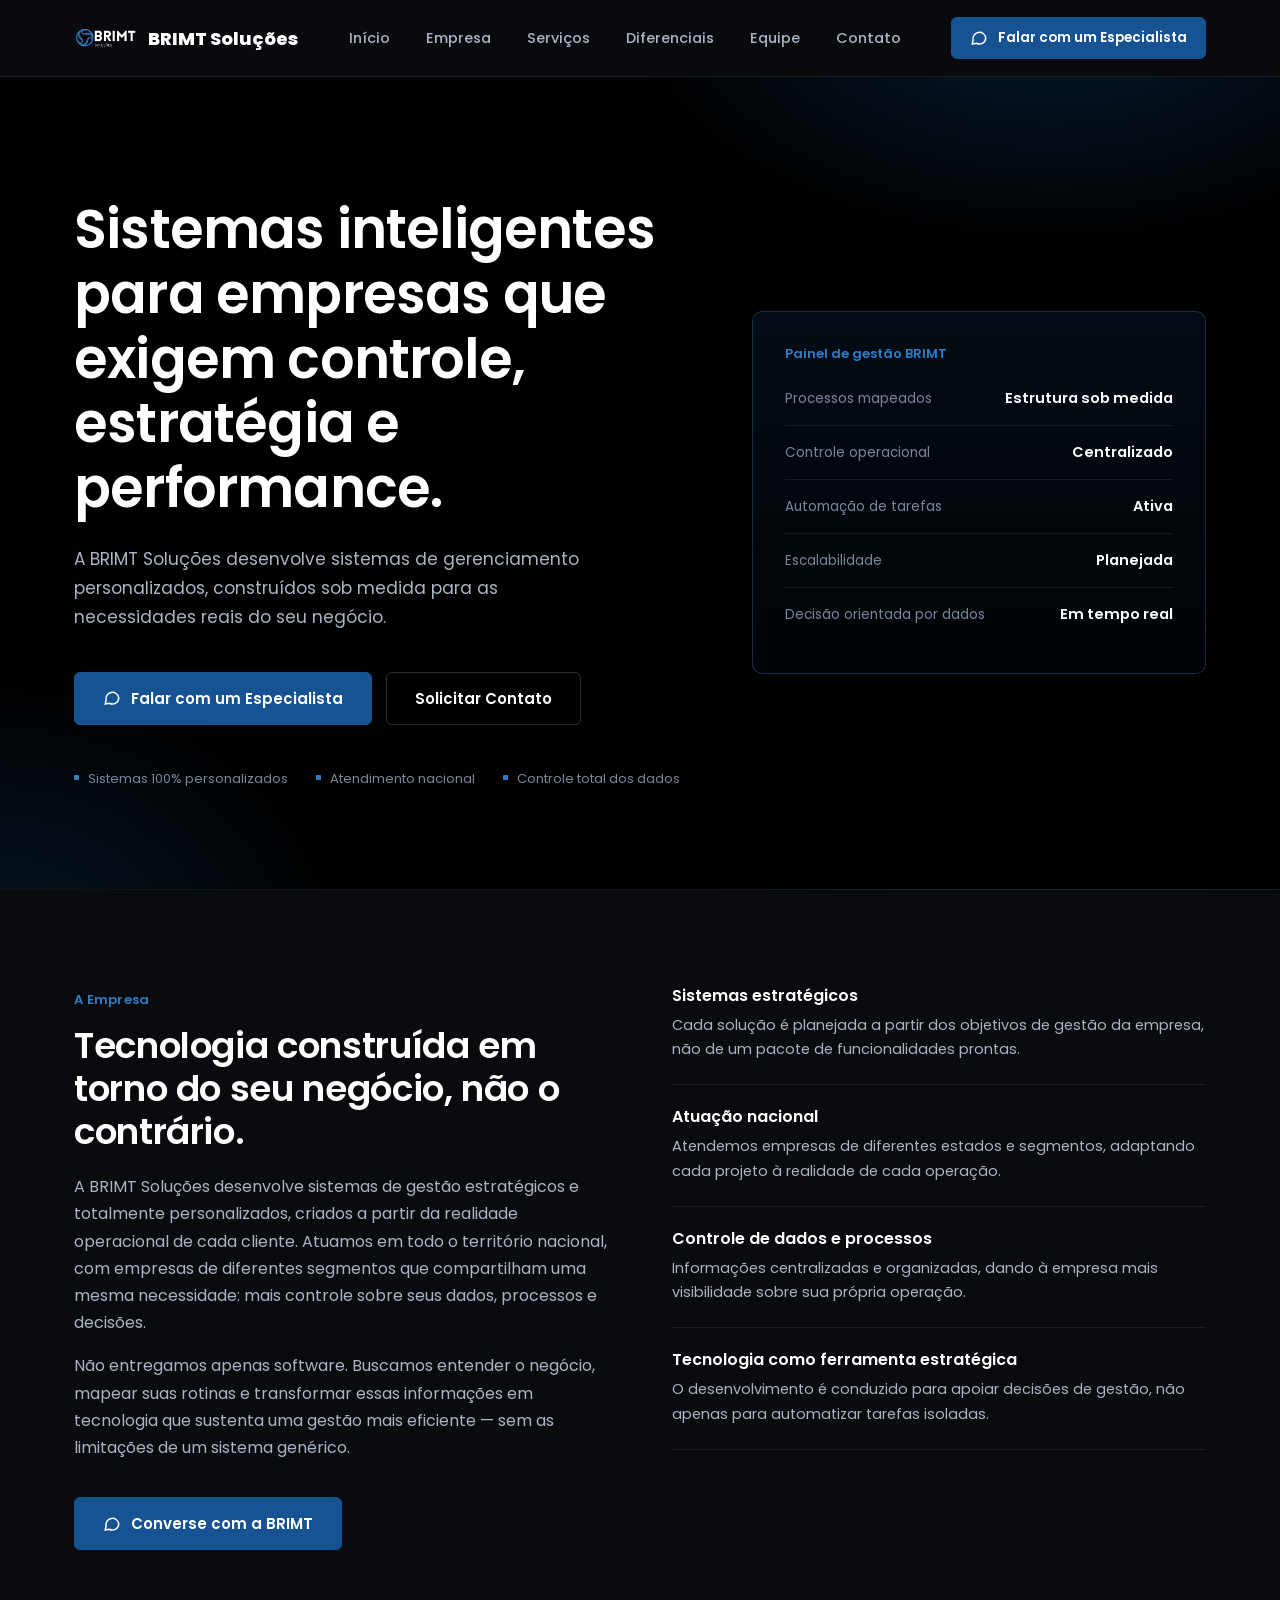
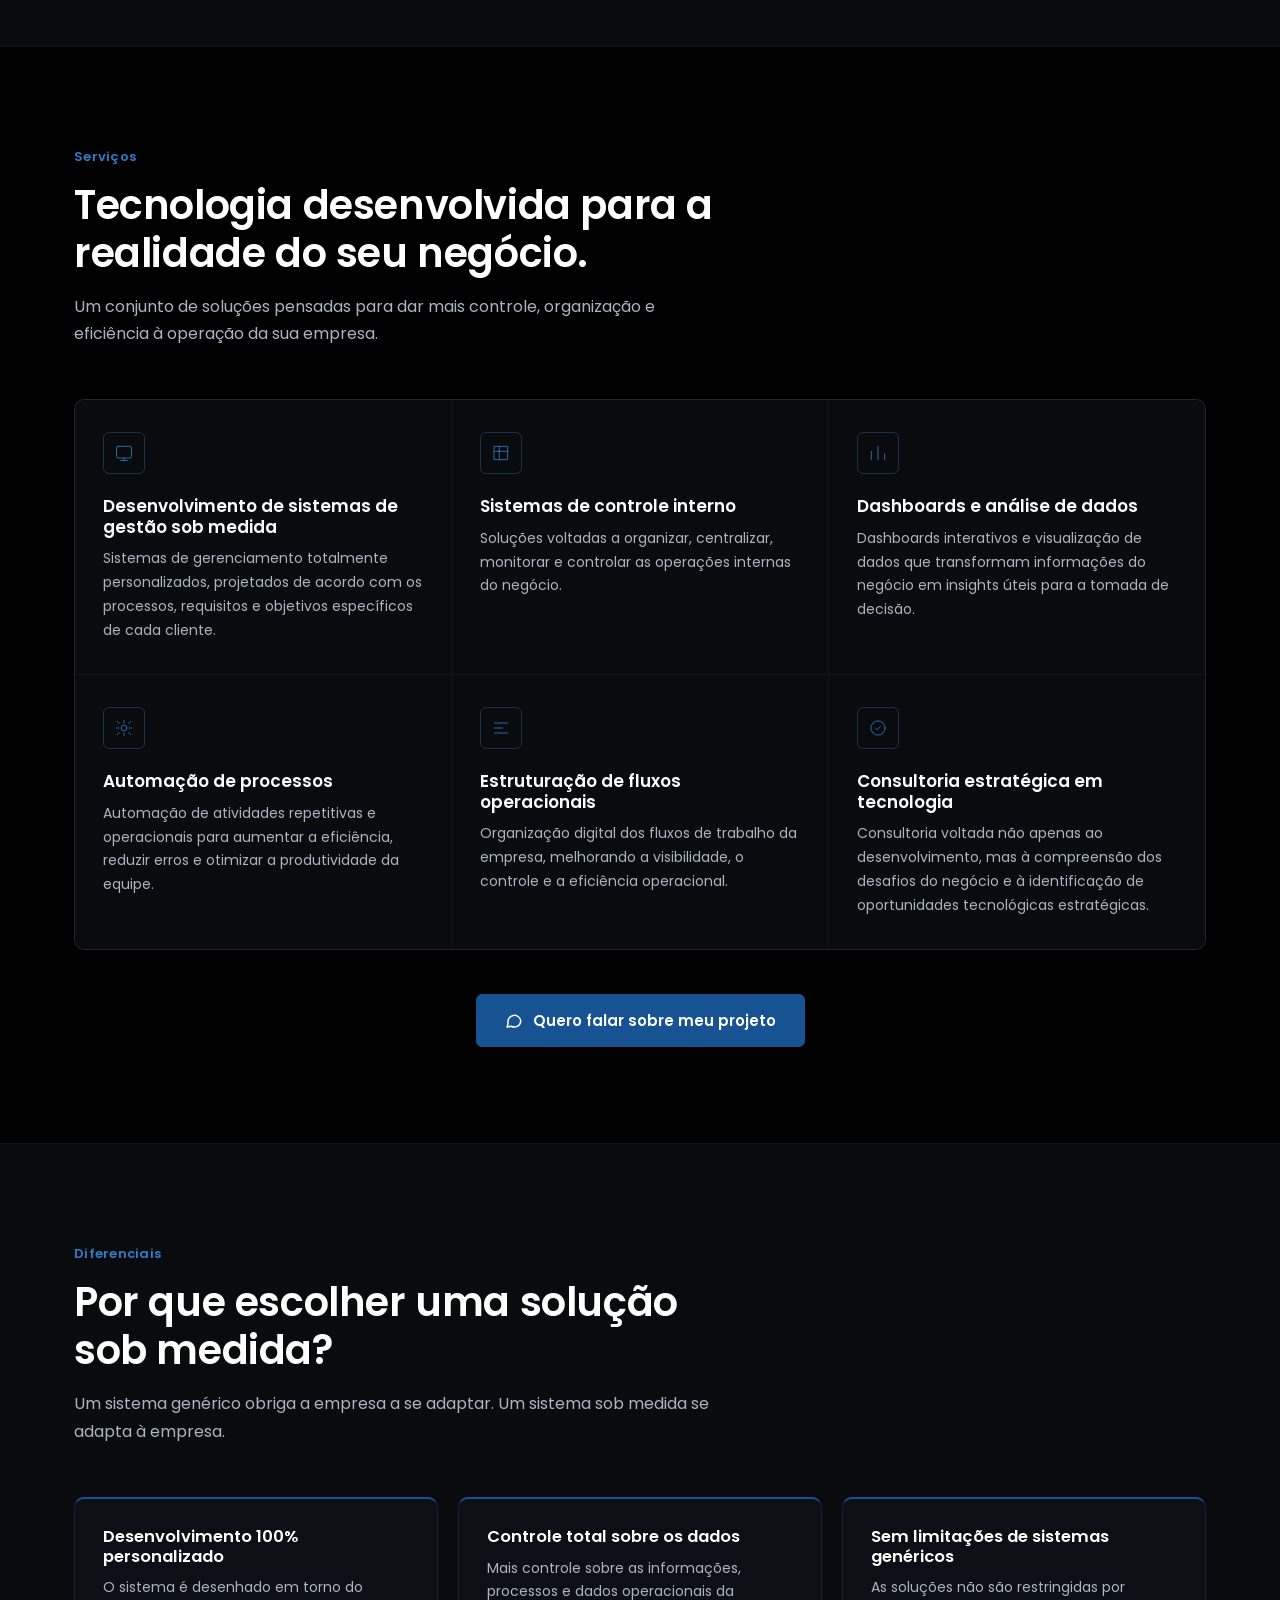
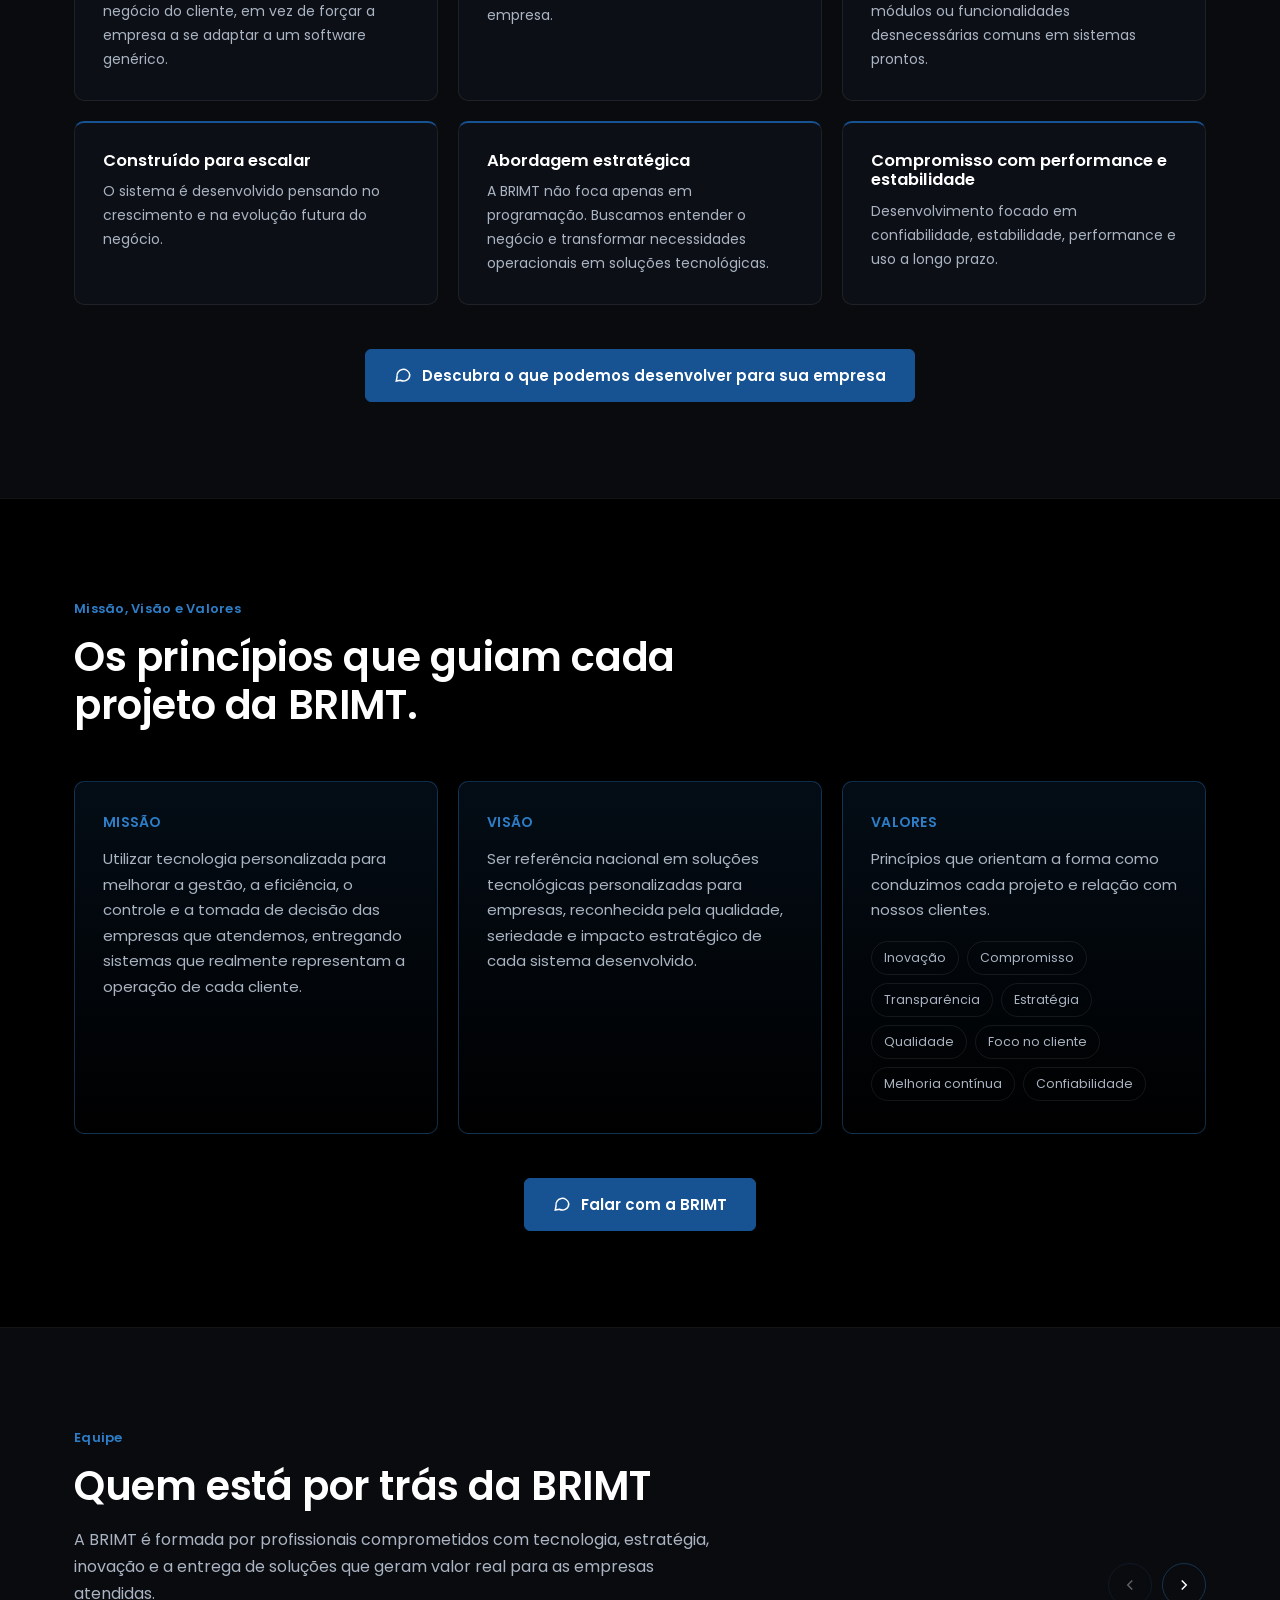
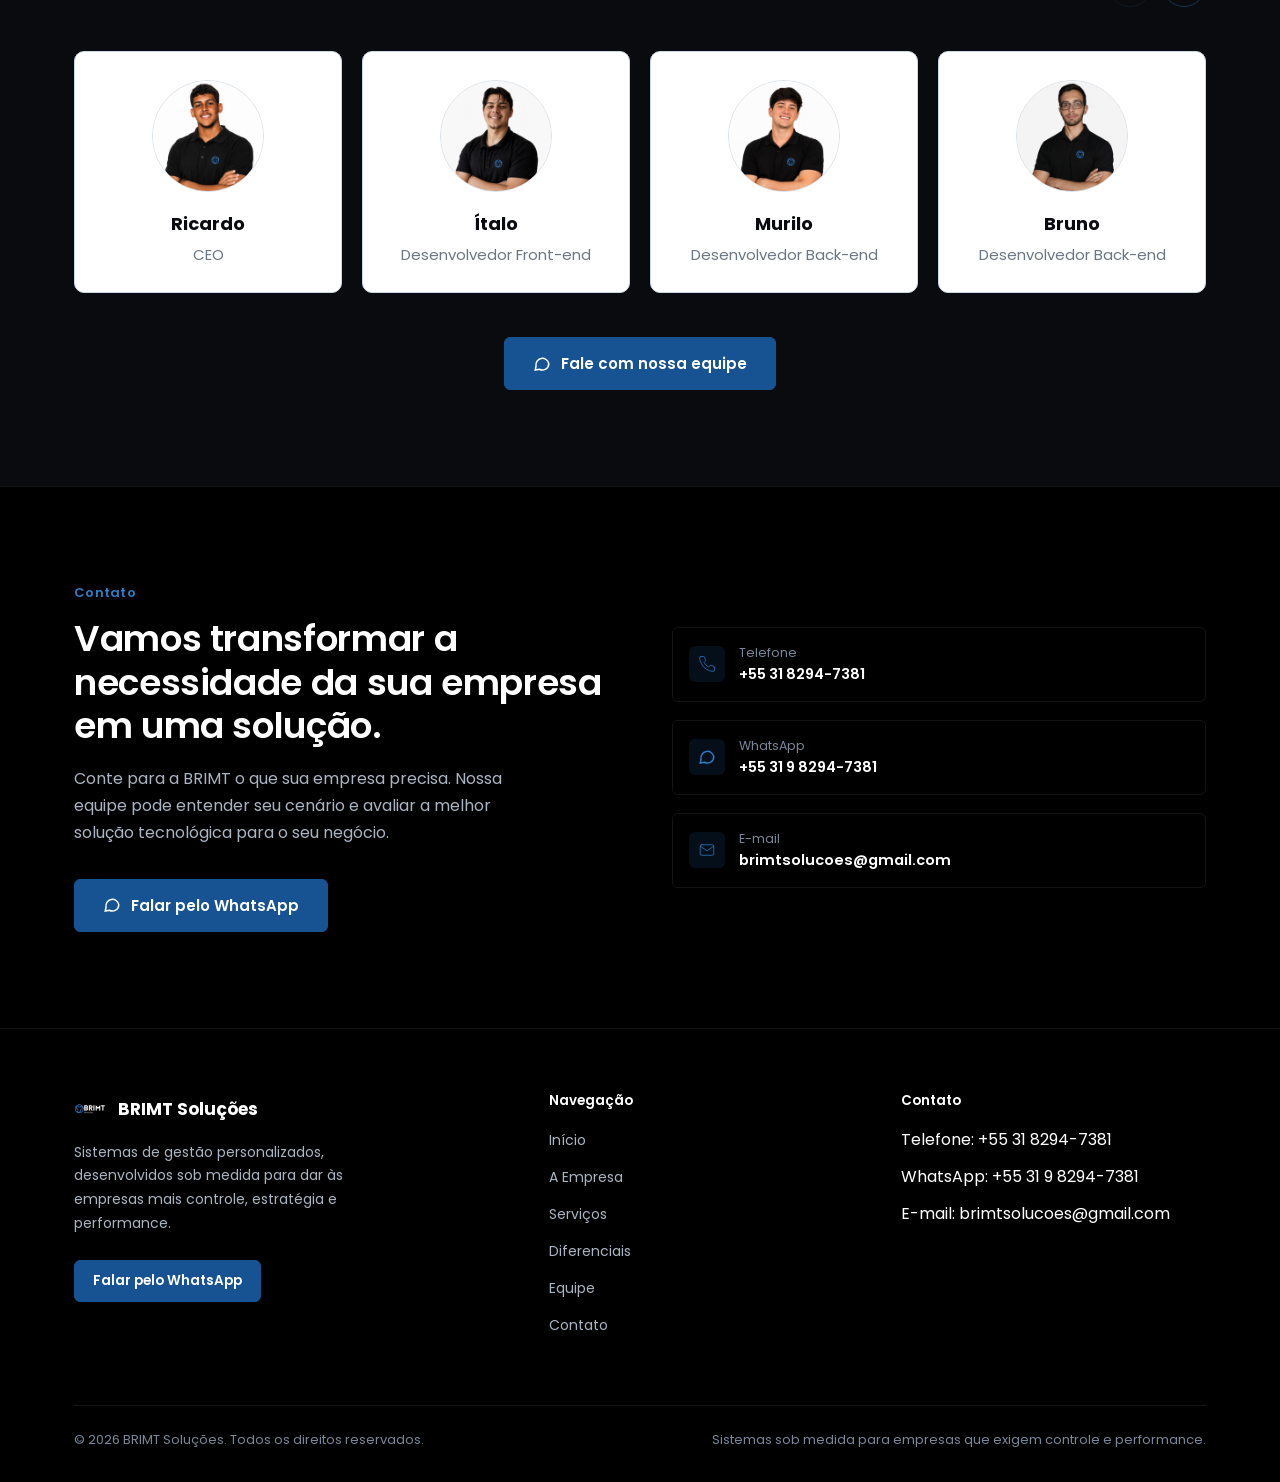
==== commit ff41ace0: "feat: primeiras mudanças lp" ====
--- a/index.html
+++ b/index.html
@@ -1,1142 +1,2036 @@
-<!DOCTYPE html>
+<!doctype html>
 <html lang="pt-BR">
-<head>
-<meta charset="UTF-8">
-<meta name="viewport" content="width=device-width, initial-scale=1.0">
-<title>BRIMT Soluções — Sistemas sob medida para empresas que exigem controle e performance</title>
-<meta name="description" content="A BRIMT Soluções desenvolve sistemas de gerenciamento personalizados, construídos sob medida para as necessidades reais do seu negócio.">
-<link rel="icon" type="image/png" href="assets/brand/favicon.png">
-<link rel="preconnect" href="https://fonts.googleapis.com">
-<link rel="preconnect" href="https://fonts.gstatic.com" crossorigin>
-<link href="https://fonts.googleapis.com/css2?family=Poppins:wght@300;400;500;600;700;800&display=swap" rel="stylesheet">
-<style>
-  :root{
-    --bg-0:#000000;
-    --bg-1:#0A0B0F;
-    --bg-2:#0D0F16;
-    --blue-deep:#103963;
-    --blue-mid:#175392;
-    --blue-bright:#0F4C81;
-    --blue-glow:#2E7DC7;
-    --text-primary:#FFFFFF;
-    --text-secondary:#AAB4C2;
-    --text-tertiary:#79879A;
-    --line:rgba(255,255,255,0.08);
-    --line-blue:rgba(46,125,199,0.35);
-    --white-card:#FFFFFF;
-    --radius-s:6px;
-    --radius-m:10px;
-    --max-w:1180px;
-  }
-
-  *,*::before,*::after{box-sizing:border-box;}
-  html{scroll-behavior:smooth;}
-  body{
-    margin:0;
-    background:var(--bg-1);
-    color:var(--text-primary);
-    font-family:'Poppins',Arial,sans-serif;
-    font-weight:400;
-    -webkit-font-smoothing:antialiased;
-    overflow-x:hidden;
-  }
-  img{max-width:100%;display:block;}
-  a{color:inherit;text-decoration:none;}
-  ul{list-style:none;margin:0;padding:0;}
-  section{position:relative;}
-  .wrap{
-    max-width:var(--max-w);
-    margin:0 auto;
-    padding:0 24px;
-  }
-  .eyebrow{
-    display:inline-block;
-    font-size:13px;
-    letter-spacing:0.02em;
-    color:var(--blue-glow);
-    font-weight:600;
-    margin-bottom:14px;
-  }
-  h1,h2,h3,h4{
-    margin:0;
-    font-weight:600;
-    line-height:1.2;
-  }
-  p{margin:0;color:var(--text-secondary);line-height:1.7;}
-
-  .section-pad{padding:96px 0;}
-  @media (max-width:760px){ .section-pad{padding:64px 0;} }
-
-  .section-head{
-    max-width:640px;
-    margin-bottom:52px;
-  }
-  .section-head h2{
-    font-size:clamp(28px,4vw,40px);
-    letter-spacing:-0.01em;
-    color:var(--text-primary);
-  }
-  .section-head p{
-    margin-top:16px;
-    font-size:16px;
-  }
-
-  /* ---------- Buttons ---------- */
-  .btn{
-    display:inline-flex;
-    align-items:center;
-    justify-content:center;
-    gap:10px;
-    padding:14px 28px;
-    border-radius:var(--radius-s);
-    font-size:15px;
-    font-weight:600;
-    border:1px solid transparent;
-    cursor:pointer;
-    transition:background 0.15s ease, border-color 0.15s ease, transform 0.05s ease;
-    white-space:nowrap;
-  }
-  .btn:active{transform:scale(0.98);}
-  .btn-whatsapp{
-    background:var(--blue-mid);
-    color:#fff;
-    border-color:var(--blue-mid);
-  }
-  .btn-whatsapp:hover{background:var(--blue-bright);border-color:var(--blue-bright);}
-  .btn-ghost{
-    background:transparent;
-    color:var(--text-primary);
-    border-color:rgba(255,255,255,0.18);
-  }
-  .btn-ghost:hover{border-color:var(--blue-glow);color:var(--blue-glow);}
-  .btn-small{padding:10px 18px;font-size:13.5px;}
-  .btn svg{width:18px;height:18px;flex:none;}
-
-  /* ---------- Header ---------- */
-  header{
-    position:sticky;
-    top:0;
-    z-index:100;
-    background:rgba(10,11,15,0.86);
-    backdrop-filter:blur(10px);
-    border-bottom:1px solid var(--line);
-  }
-  .nav-inner{
-    max-width:var(--max-w);
-    margin:0 auto;
-    padding:0 24px;
-    height:76px;
-    display:flex;
-    align-items:center;
-    justify-content:space-between;
-  }
-  .brand{
-    display:flex;
-    align-items:center;
-    gap:12px;
-    font-weight:700;
-    font-size:18px;
-    color:var(--text-primary);
-  }
-  .brand img{width:36px;height:36px;}
-  nav.primary-nav{
-    display:flex;
-    align-items:center;
-    gap:36px;
-  }
-  nav.primary-nav a{
-    font-size:14.5px;
-    color:var(--text-secondary);
-    font-weight:500;
-  }
-  nav.primary-nav a:hover{color:var(--text-primary);}
-  .header-actions{display:flex;align-items:center;gap:18px;}
-  .nav-toggle{
-    display:none;
-    width:40px;height:40px;
-    border:1px solid var(--line);
-    border-radius:var(--radius-s);
-    background:transparent;
-    align-items:center;
-    justify-content:center;
-    cursor:pointer;
-  }
-  .nav-toggle span, .nav-toggle span::before, .nav-toggle span::after{
-    content:"";
-    display:block;
-    width:18px;
-    height:2px;
-    background:var(--text-primary);
-    position:relative;
-    transition:transform 0.2s ease, opacity 0.2s ease;
-  }
-  .nav-toggle span::before{position:absolute;top:-6px;}
-  .nav-toggle span::after{position:absolute;top:6px;}
-
-  @media (max-width:920px){
-    nav.primary-nav{
-      position:fixed;
-      top:76px;
-      left:0;
-      right:0;
-      background:var(--bg-1);
-      border-bottom:1px solid var(--line);
-      flex-direction:column;
-      align-items:flex-start;
-      gap:0;
-      padding:8px 24px 20px;
-      transform:translateY(-8px);
-      opacity:0;
-      pointer-events:none;
-      transition:opacity 0.18s ease, transform 0.18s ease;
-    }
-    nav.primary-nav.open{
-      opacity:1;
-      transform:translateY(0);
-      pointer-events:auto;
-    }
-    nav.primary-nav a{
-      width:100%;
-      padding:14px 0;
-      border-bottom:1px solid var(--line);
-    }
-    .header-actions .btn-whatsapp-header-text{display:none;}
-    .nav-toggle{display:flex;}
-  }
-
-  /* ---------- Hero ---------- */
-  .hero{
-    padding:120px 0 100px;
-    background:
-      radial-gradient(720px 420px at 82% -10%, rgba(23,83,146,0.35), transparent 60%),
-      radial-gradient(600px 500px at 0% 110%, rgba(16,57,99,0.4), transparent 60%),
-      var(--bg-0);
-    border-bottom:1px solid var(--line);
-  }
-  .hero-grid{
-    display:grid;
-    grid-template-columns:1.15fr 0.85fr;
-    gap:64px;
-    align-items:center;
-  }
-  .hero h1{
-    font-size:clamp(34px,4.6vw,54px);
-    letter-spacing:-0.015em;
-    color:var(--text-primary);
-  }
-  .hero-sub{
-    margin-top:24px;
-    font-size:17px;
-    max-width:520px;
-  }
-  .hero-ctas{
-    margin-top:40px;
-    display:flex;
-    flex-wrap:wrap;
-    gap:14px;
-  }
-  .hero-tags{
-    margin-top:44px;
-    display:flex;
-    flex-wrap:wrap;
-    gap:10px 28px;
-  }
-  .hero-tags span{
-    font-size:13px;
-    color:var(--text-tertiary);
-    padding-left:14px;
-    position:relative;
-  }
-  .hero-tags span::before{
-    content:"";
-    position:absolute;
-    left:0;top:6px;
-    width:5px;height:5px;
-    background:var(--blue-glow);
-    border-radius:1px;
-  }
-  .hero-panel{
-    border:1px solid var(--line-blue);
-    background:linear-gradient(180deg, rgba(23,83,146,0.14), rgba(16,57,99,0.05));
-    border-radius:var(--radius-m);
-    padding:32px;
-  }
-  .hero-panel-row{
-    display:flex;
-    justify-content:space-between;
-    align-items:center;
-    padding:16px 0;
-    border-bottom:1px solid var(--line);
-  }
-  .hero-panel-row:last-child{border-bottom:none;}
-  .hero-panel-row .label{font-size:13.5px;color:var(--text-tertiary);}
-  .hero-panel-row .val{font-size:14.5px;font-weight:600;color:var(--text-primary);}
-  .hero-panel-head{
-    display:flex;
-    align-items:center;
-    justify-content:space-between;
-    margin-bottom:8px;
-  }
-  .hero-panel-head span{font-size:13px;color:var(--blue-glow);font-weight:600;}
-  .dot-live{
-    width:8px;height:8px;border-radius:50%;background:#4ADE80;
-    box-shadow:0 0 0 3px rgba(74,222,128,0.18);
-  }
-
-  @media (max-width:920px){
-    .hero-grid{grid-template-columns:1fr;gap:44px;}
-    .hero{padding:56px 0 64px;}
-  }
-
-  /* ---------- About ---------- */
-  .about-grid{
-    display:grid;
-    grid-template-columns:1fr 1fr;
-    gap:64px;
-    align-items:start;
-  }
-  .about-lead h2{
-    font-size:clamp(26px,3.6vw,36px);
-    color:var(--text-primary);
-    letter-spacing:-0.01em;
-  }
-  .about-lead p{margin-top:20px;font-size:16px;}
-  .about-points{
-    display:flex;
-    flex-direction:column;
-    gap:0;
-  }
-  .about-point{
-    padding:22px 0;
-    border-bottom:1px solid var(--line);
-  }
-  .about-point:first-child{padding-top:0;}
-  .about-point h4{font-size:16px;color:var(--text-primary);margin-bottom:8px;font-weight:600;}
-  .about-point p{font-size:14.5px;}
-  .about-cta{margin-top:36px;}
-
-  @media (max-width:860px){
-    .about-grid{grid-template-columns:1fr;gap:36px;}
-  }
-
-  /* ---------- Services ---------- */
-  .services-grid{
-    display:grid;
-    grid-template-columns:repeat(3,1fr);
-    gap:1px;
-    background:var(--line);
-    border:1px solid var(--line);
-    border-radius:var(--radius-m);
-    overflow:hidden;
-  }
-  .service-card{
-    background:var(--bg-1);
-    padding:32px 28px;
-  }
-  .service-icon{
-    width:42px;height:42px;
-    border-radius:var(--radius-s);
-    border:1px solid var(--line-blue);
-    display:flex;align-items:center;justify-content:center;
-    margin-bottom:22px;
-  }
-  .service-icon svg{width:20px;height:20px;stroke:var(--blue-glow);}
-  .service-card h3{font-size:17px;color:var(--text-primary);margin-bottom:10px;}
-  .service-card p{font-size:14px;}
-
-  @media (max-width:920px){
-    .services-grid{grid-template-columns:repeat(2,1fr);}
-  }
-  @media (max-width:620px){
-    .services-grid{grid-template-columns:1fr;}
-  }
-
-  /* ---------- Differentiators ---------- */
-  .diff-grid{
-    display:grid;
-    grid-template-columns:repeat(3,1fr);
-    gap:20px;
-  }
-  .diff-card{
-    border:1px solid var(--line);
-    background:var(--bg-2);
-    border-radius:var(--radius-m);
-    padding:28px;
-    border-top:2px solid var(--blue-mid);
-  }
-  .diff-card h3{font-size:16.5px;color:var(--text-primary);margin-bottom:10px;}
-  .diff-card p{font-size:14px;}
-
-  @media (max-width:920px){ .diff-grid{grid-template-columns:repeat(2,1fr);} }
-  @media (max-width:620px){ .diff-grid{grid-template-columns:1fr;} }
-
-  /* ---------- Mission / Vision / Values ---------- */
-  .mvv-grid{
-    display:grid;
-    grid-template-columns:repeat(3,1fr);
-    gap:20px;
-  }
-  .mvv-card{
-    background:linear-gradient(180deg, rgba(16,57,99,0.22), rgba(10,11,15,0));
-    border:1px solid var(--line-blue);
-    border-radius:var(--radius-m);
-    padding:32px 28px;
-  }
-  .mvv-card h3{font-size:14px;letter-spacing:0.02em;color:var(--blue-glow);margin-bottom:16px;}
-  .mvv-card p{font-size:15px;color:var(--text-secondary);}
-  .values-list{margin-top:18px;display:flex;flex-wrap:wrap;gap:8px;}
-  .values-list span{
-    font-size:12.5px;
-    padding:7px 12px;
-    border:1px solid var(--line);
-    border-radius:20px;
-    color:var(--text-secondary);
-  }
-
-  @media (max-width:920px){ .mvv-grid{grid-template-columns:1fr;} }
-
-  /* ---------- Team ---------- */
-  .team-head{display:flex;justify-content:space-between;align-items:flex-end;gap:24px;margin-bottom:44px;flex-wrap:wrap;}
-  .carousel-controls{display:flex;gap:10px;}
-  .carousel-btn{
-    width:44px;height:44px;
-    border-radius:50%;
-    border:1px solid var(--line-blue);
-    background:transparent;
-    color:var(--text-primary);
-    display:flex;align-items:center;justify-content:center;
-    cursor:pointer;
-  }
-  .carousel-btn:hover{background:var(--blue-mid);border-color:var(--blue-mid);}
-  .carousel-btn svg{width:18px;height:18px;}
-  .carousel-btn:disabled{opacity:0.35;cursor:default;}
-  .carousel-btn:disabled:hover{background:transparent;border-color:var(--line-blue);}
-
-  .team-viewport{overflow:hidden;}
-  .team-track{
-    display:flex;
-    gap:20px;
-    transition:transform 0.35s ease;
-  }
-  .team-card{
-    flex:0 0 calc(25% - 15px);
-    background:var(--white-card);
-    border-radius:var(--radius-m);
-    border:1px solid #C9D6E4;
-    padding:28px 20px 26px;
-    text-align:center;
-  }
-  .team-card .photo{
-    width:112px;height:112px;
-    border-radius:50%;
-    overflow:hidden;
-    margin:0 auto 18px;
-    background:#EEF2F6;
-    border:1px solid #D8E1EA;
-  }
-  .team-card .photo img{width:100%;height:100%;object-fit:cover;}
-  .team-card .name{font-size:18px;font-weight:700;color:#0A0B0F;}
-  .team-card .role{font-size:15px;font-weight:400;color:#6B7684;margin-top:6px;}
-
-  @media (max-width:980px){ .team-card{flex:0 0 calc(33.333% - 14px);} }
-  @media (max-width:720px){ .team-card{flex:0 0 calc(50% - 10px);} }
-  @media (max-width:480px){ .team-card{flex:0 0 100%;} }
-
-  .team-cta{margin-top:44px;display:flex;justify-content:center;}
-
-  /* ---------- Testimonials ---------- */
-  .test-grid{
-    display:grid;
-    grid-template-columns:repeat(3,1fr);
-    gap:20px;
-  }
-  .test-card{
-    background:var(--bg-2);
-    border:1px solid var(--line);
-    border-radius:var(--radius-m);
-    padding:30px 26px;
-    display:flex;
-    flex-direction:column;
-    gap:22px;
-  }
-  .test-quote{font-size:15px;color:var(--text-secondary);line-height:1.75;}
-  .test-author{border-top:1px solid var(--line);padding-top:16px;}
-  .test-author .name{font-size:14.5px;font-weight:600;color:var(--text-primary);}
-  .test-author .role{font-size:13px;color:var(--text-tertiary);margin-top:2px;}
-  .test-note{margin-top:28px;font-size:13px;color:var(--text-tertiary);}
-
-  @media (max-width:920px){ .test-grid{grid-template-columns:1fr;} }
-
-  /* ---------- Contact ---------- */
-  .contact-section{
-    background:var(--bg-0);
-    border-top:1px solid var(--line);
-  }
-  .contact-grid{
-    display:grid;
-    grid-template-columns:0.9fr 1.1fr;
-    gap:64px;
-    align-items:start;
-  }
-  .contact-info h2{font-size:clamp(26px,3.6vw,36px);color:var(--text-primary);letter-spacing:-0.01em;}
-  .contact-info p{margin-top:18px;font-size:16px;max-width:440px;}
-  .contact-channels{margin-top:36px;display:flex;flex-direction:column;gap:18px;}
-  .channel{
-    display:flex;
-    align-items:center;
-    gap:14px;
-    padding:16px;
-    border:1px solid var(--line);
-    border-radius:var(--radius-s);
-  }
-  .channel .ic{
-    width:36px;height:36px;flex:none;
-    border-radius:var(--radius-s);
-    background:rgba(23,83,146,0.18);
-    display:flex;align-items:center;justify-content:center;
-  }
-  .channel .ic svg{width:18px;height:18px;stroke:var(--blue-glow);}
-  .channel .label{font-size:12.5px;color:var(--text-tertiary);}
-  .channel .value{font-size:14.5px;font-weight:600;color:var(--text-primary);margin-top:2px;}
-
-  form.contact-form{
-    background:var(--bg-2);
-    border:1px solid var(--line);
-    border-radius:var(--radius-m);
-    padding:36px;
-  }
-  .form-row{display:grid;grid-template-columns:1fr 1fr;gap:18px;}
-  .field{margin-bottom:20px;}
-  .field label{
-    display:block;
-    font-size:13px;
-    color:var(--text-secondary);
-    margin-bottom:8px;
-    font-weight:500;
-  }
-  .field input, .field textarea{
-    width:100%;
-    background:var(--bg-1);
-    border:1px solid var(--line);
-    border-radius:var(--radius-s);
-    padding:13px 14px;
-    color:var(--text-primary);
-    font-family:'Poppins',Arial,sans-serif;
-    font-size:14.5px;
-  }
-  .field input:focus, .field textarea:focus{
-    outline:none;
-    border-color:var(--blue-glow);
-  }
-  .field textarea{resize:vertical;min-height:110px;}
-  form.contact-form .btn{width:100%;margin-top:6px;padding:15px;}
-
-  @media (max-width:920px){
-    .contact-grid{grid-template-columns:1fr;gap:44px;}
-    .form-row{grid-template-columns:1fr;}
-  }
-
-  /* ---------- Footer ---------- */
-  footer{
-    background:var(--bg-0);
-    border-top:1px solid var(--line);
-    padding:64px 0 32px;
-  }
-  .footer-grid{
-    display:grid;
-    grid-template-columns:1.4fr 1fr 1fr;
-    gap:48px;
-  }
-  .footer-brand{display:flex;align-items:center;gap:12px;font-weight:700;font-size:17px;}
-  .footer-brand img{width:32px;height:32px;}
-  .footer-about{margin-top:16px;font-size:14px;max-width:320px;}
-  .footer-col h4{font-size:13.5px;color:var(--text-primary);margin-bottom:18px;font-weight:600;}
-  .footer-col ul li{margin-bottom:12px;}
-  .footer-col ul li a{font-size:14px;color:var(--text-secondary);}
-  .footer-col ul li a:hover{color:var(--blue-glow);}
-  .footer-cta{margin-top:24px;}
-  .footer-bottom{
-    margin-top:56px;
-    padding-top:24px;
-    border-top:1px solid var(--line);
-    display:flex;
-    justify-content:space-between;
-    flex-wrap:wrap;
-    gap:12px;
-    font-size:13px;
-    color:var(--text-tertiary);
-  }
-
-  @media (max-width:760px){
-    .footer-grid{grid-template-columns:1fr;gap:36px;}
-  }
-
-  /* ---------- Focus visibility ---------- */
-  a:focus-visible, button:focus-visible, input:focus-visible, textarea:focus-visible{
-    outline:2px solid var(--blue-glow);
-    outline-offset:2px;
-  }
-
-  @media (prefers-reduced-motion: reduce){
-    html{scroll-behavior:auto;}
-    *{transition:none !important;}
-  }
-</style>
-</head>
-<body>
-
-<!-- ================= HEADER ================= -->
-<header>
-  <div class="nav-inner">
-    <a href="#inicio" class="brand">
-      <img src="assets/brand/logo.png" alt="Logotipo BRIMT Soluções">
-      <span>BRIMT Soluções</span>
-    </a>
-
-    <nav class="primary-nav" id="primaryNav">
-      <a href="#inicio">Início</a>
-      <a href="#empresa">A Empresa</a>
-      <a href="#servicos">Serviços</a>
-      <a href="#diferenciais">Diferenciais</a>
-      <a href="#equipe">Equipe</a>
-      <a href="#depoimentos">Depoimentos</a>
-      <a href="#contato">Contato</a>
-    </nav>
-
-    <div class="header-actions">
-      <a class="btn btn-whatsapp btn-small" target="_blank" rel="noopener"
-         href="https://wa.me/5531982947381?text=Ol%C3%A1%2C%20gostaria%20de%20falar%20com%20um%20especialista%20da%20BRIMT%20Solu%C3%A7%C3%B5es.">
-        <svg viewBox="0 0 24 24" fill="none" stroke="currentColor" stroke-width="2"><path d="M21 11.5a8.5 8.5 0 0 1-12.5 7.5L3 20l1.1-5.3A8.5 8.5 0 1 1 21 11.5Z"/></svg>
-        <span class="btn-whatsapp-header-text">Falar com um Especialista</span>
-      </a>
-      <button class="nav-toggle" id="navToggle" aria-label="Abrir menu de navegação" aria-expanded="false" aria-controls="primaryNav">
-        <span></span>
-      </button>
-    </div>
-  </div>
-</header>
-
-<!-- ================= HERO ================= -->
-<section class="hero" id="inicio">
-  <div class="wrap hero-grid">
-    <div>
-      <h1>Sistemas inteligentes para empresas que exigem controle, estratégia e performance.</h1>
-      <p class="hero-sub">A BRIMT Soluções desenvolve sistemas de gerenciamento personalizados, construídos sob medida para as necessidades reais do seu negócio.</p>
-      <div class="hero-ctas">
-        <a class="btn btn-whatsapp" target="_blank" rel="noopener"
-           href="https://wa.me/5531982947381?text=Ol%C3%A1%2C%20quero%20falar%20com%20um%20especialista%20da%20BRIMT.">
-          <svg viewBox="0 0 24 24" fill="none" stroke="currentColor" stroke-width="2"><path d="M21 11.5a8.5 8.5 0 0 1-12.5 7.5L3 20l1.1-5.3A8.5 8.5 0 1 1 21 11.5Z"/></svg>
-          Falar com um Especialista
+  <head>
+    <meta charset="UTF-8" />
+    <meta name="viewport" content="width=device-width, initial-scale=1.0" />
+    <title>
+      BRIMT Soluções — Sistemas sob medida para empresas que exigem controle e
+      performance
+    </title>
+    <meta
+      name="description"
+      content="A BRIMT Soluções desenvolve sistemas de gerenciamento personalizados, construídos sob medida para as necessidades reais do seu negócio."
+    />
+    <link rel="icon" type="image/png" href="assets/brand/favicon.png" />
+    <link rel="preconnect" href="https://fonts.googleapis.com" />
+    <link rel="preconnect" href="https://fonts.gstatic.com" crossorigin />
+    <link
+      href="https://fonts.googleapis.com/css2?family=Poppins:wght@300;400;500;600;700;800&display=swap"
+      rel="stylesheet"
+    />
+    <style>
+      :root {
+        --bg-0: #000000;
+        --bg-1: #0a0b0f;
+        --bg-2: #0d0f16;
+        --blue-deep: #103963;
+        --blue-mid: #175392;
+        --blue-bright: #0f4c81;
+        --blue-glow: #2e7dc7;
+        --text-primary: #ffffff;
+        --text-secondary: #aab4c2;
+        --text-tertiary: #79879a;
+        --line: rgba(255, 255, 255, 0.08);
+        --line-blue: rgba(46, 125, 199, 0.35);
+        --white-card: #ffffff;
+        --radius-s: 6px;
+        --radius-m: 10px;
+        --max-w: 1180px;
+      }
+
+      *,
+      *::before,
+      *::after {
+        box-sizing: border-box;
+      }
+      html {
+        scroll-behavior: smooth;
+        overflow-x: clip;
+      }
+      body {
+        margin: 0;
+        background: var(--bg-1);
+        color: var(--text-primary);
+        font-family: "Poppins", Arial, sans-serif;
+        font-weight: 400;
+        -webkit-font-smoothing: antialiased;
+      }
+      img {
+        max-width: 100%;
+        display: block;
+      }
+      a {
+        color: inherit;
+        text-decoration: none;
+      }
+      ul {
+        list-style: none;
+        margin: 0;
+        padding: 0;
+      }
+      section {
+        position: relative;
+      }
+      .wrap {
+        max-width: var(--max-w);
+        margin: 0 auto;
+        padding: 0 24px;
+      }
+      .eyebrow {
+        display: inline-block;
+        font-size: 13px;
+        letter-spacing: 0.02em;
+        color: var(--blue-glow);
+        font-weight: 600;
+        margin-bottom: 14px;
+      }
+      h1,
+      h2,
+      h3,
+      h4 {
+        margin: 0;
+        font-weight: 600;
+        line-height: 1.2;
+      }
+      p {
+        margin: 0;
+        color: var(--text-secondary);
+        line-height: 1.7;
+      }
+
+      .section-pad {
+        padding: 96px 0;
+      }
+      @media (max-width: 760px) {
+        .section-pad {
+          padding: 64px 0;
+        }
+      }
+
+      .section-head {
+        max-width: 640px;
+        margin-bottom: 52px;
+      }
+      .section-head h2 {
+        font-size: clamp(28px, 4vw, 40px);
+        letter-spacing: -0.01em;
+        color: var(--text-primary);
+      }
+      .section-head p {
+        margin-top: 16px;
+        font-size: 16px;
+      }
+
+      /* ---------- Buttons ---------- */
+      .btn {
+        display: inline-flex;
+        align-items: center;
+        justify-content: center;
+        gap: 10px;
+        padding: 14px 28px;
+        border-radius: var(--radius-s);
+        font-size: 15px;
+        font-weight: 600;
+        border: 1px solid transparent;
+        cursor: pointer;
+        transition:
+          background 0.15s ease,
+          border-color 0.15s ease,
+          transform 0.05s ease;
+        white-space: nowrap;
+      }
+      .btn:active {
+        transform: scale(0.98);
+      }
+      .btn-whatsapp {
+        background: var(--blue-mid);
+        color: #fff;
+        border-color: var(--blue-mid);
+      }
+      .btn-whatsapp:hover {
+        background: var(--blue-bright);
+        border-color: var(--blue-bright);
+      }
+      .btn-ghost {
+        background: transparent;
+        color: var(--text-primary);
+        border-color: rgba(255, 255, 255, 0.18);
+      }
+      .btn-ghost:hover {
+        border-color: var(--blue-glow);
+        color: var(--blue-glow);
+      }
+      .btn-small {
+        padding: 10px 18px;
+        font-size: 13.5px;
+      }
+      .btn svg {
+        width: 18px;
+        height: 18px;
+        flex: none;
+      }
+
+      /* ---------- Header ---------- */
+      header {
+        position: sticky;
+        top: 0;
+        z-index: 100;
+        background: rgba(10, 11, 15, 0.86);
+        backdrop-filter: blur(10px);
+        border-bottom: 1px solid var(--line);
+      }
+      .nav-inner {
+        max-width: var(--max-w);
+        margin: 0 auto;
+        padding: 0 24px;
+        height: 76px;
+        gap: 16px;
+        display: flex;
+        align-items: center;
+        justify-content: space-between;
+      }
+      .brand {
+        display: flex;
+        align-items: center;
+        gap: 10px;
+        font-weight: 800;
+        font-size: 18px;
+        color: var(--text-primary);
+      }
+      .brand img {
+        width: 64px;
+        height: 64px;
+      }
+      nav.primary-nav {
+        display: flex;
+        align-items: center;
+        gap: 36px;
+      }
+      nav.primary-nav a {
+        font-size: 14.5px;
+        color: var(--text-secondary);
+        font-weight: 500;
+      }
+      nav.primary-nav a:hover {
+        color: var(--text-primary);
+      }
+      .header-actions {
+        display: flex;
+        align-items: center;
+        gap: 18px;
+      }
+      .nav-toggle {
+        display: none;
+        width: 40px;
+        height: 40px;
+        border: 1px solid var(--line);
+        border-radius: var(--radius-s);
+        background: transparent;
+        align-items: center;
+        justify-content: center;
+        cursor: pointer;
+      }
+      .nav-toggle span,
+      .nav-toggle span::before,
+      .nav-toggle span::after {
+        content: "";
+        display: block;
+        width: 18px;
+        height: 2px;
+        background: var(--text-primary);
+        position: relative;
+        transition:
+          transform 0.2s ease,
+          opacity 0.2s ease;
+      }
+      .nav-toggle span::before {
+        position: absolute;
+        top: -6px;
+      }
+      .nav-toggle span::after {
+        position: absolute;
+        top: 6px;
+      }
+
+      @media (max-width: 920px) {
+        nav.primary-nav {
+          position: fixed;
+          top: 76px;
+          left: 0;
+          right: 0;
+          background: var(--bg-1);
+          border-bottom: 1px solid var(--line);
+          flex-direction: column;
+          align-items: flex-start;
+          gap: 0;
+          padding: 8px 24px 20px;
+          transform: translateY(-8px);
+          opacity: 0;
+          pointer-events: none;
+          transition:
+            opacity 0.18s ease,
+            transform 0.18s ease;
+        }
+        nav.primary-nav.open {
+          opacity: 1;
+          transform: translateY(0);
+          pointer-events: auto;
+        }
+        nav.primary-nav a {
+          width: 100%;
+          padding: 14px 0;
+          border-bottom: 1px solid var(--line);
+        }
+        .header-actions .btn-whatsapp-header-text {
+          display: none;
+          gap: 12px;
+        }
+        .nav-inner {
+          gap: 12px;
+        }
+        .brand {
+          gap: 8px;
+          font-size: 16px;
+        }
+        .brand img {
+          width: 44px;
+          height: 44px;
+        }
+        .brand span {
+          white-space: nowrap;
+        }
+        .header-actions {
+          gap: 8px;
+        }
+        .header-actions > .btn {
+          padding: 8px;
+        }
+        .nav-toggle {
+          display: flex;
+        }
+      }
+
+      @media (max-width: 360px) {
+        .nav-inner {
+          gap: 6px;
+        }
+        .brand {
+          gap: 6px;
+          font-size: 15px;
+        }
+        .brand img {
+          width: 36px;
+          height: 36px;
+        }
+        .header-actions {
+          gap: 6px;
+        }
+        .header-actions > .btn {
+          padding: 7px;
+        }
+      }
+
+      /* ---------- Hero ---------- */
+      .hero {
+        padding: 120px 0 100px;
+        background:
+          radial-gradient(
+            720px 420px at 82% -10%,
+            rgba(23, 83, 146, 0.35),
+            transparent 60%
+          ),
+          radial-gradient(
+            600px 500px at 0% 110%,
+            rgba(16, 57, 99, 0.4),
+            transparent 60%
+          ),
+          var(--bg-0);
+        border-bottom: 1px solid var(--line);
+      }
+      .hero-grid {
+        display: grid;
+        grid-template-columns: 1.15fr 0.85fr;
+        gap: 64px;
+        align-items: center;
+      }
+      .hero h1 {
+        font-size: clamp(34px, 4.6vw, 54px);
+        letter-spacing: -0.015em;
+        color: var(--text-primary);
+      }
+      .hero-sub {
+        margin-top: 24px;
+        font-size: 17px;
+        max-width: 520px;
+      }
+      .hero-ctas {
+        margin-top: 40px;
+        display: flex;
+        flex-wrap: wrap;
+        gap: 14px;
+      }
+      .hero-tags {
+        margin-top: 44px;
+        display: flex;
+        flex-wrap: wrap;
+        gap: 10px 28px;
+      }
+      .hero-tags span {
+        font-size: 13px;
+        color: var(--text-tertiary);
+        padding-left: 14px;
+        position: relative;
+      }
+      .hero-tags span::before {
+        content: "";
+        position: absolute;
+        left: 0;
+        top: 6px;
+        width: 5px;
+        height: 5px;
+        background: var(--blue-glow);
+        border-radius: 1px;
+      }
+      .hero-panel {
+        border: 1px solid var(--line-blue);
+        background: linear-gradient(
+          180deg,
+          rgba(23, 83, 146, 0.14),
+          rgba(16, 57, 99, 0.05)
+        );
+        border-radius: var(--radius-m);
+        padding: 32px;
+      }
+      .hero-panel-row {
+        display: flex;
+        justify-content: space-between;
+        align-items: center;
+        padding: 16px 0;
+        border-bottom: 1px solid var(--line);
+      }
+      .hero-panel-row:last-child {
+        border-bottom: none;
+      }
+      .hero-panel-row .label {
+        font-size: 13.5px;
+        color: var(--text-tertiary);
+      }
+      .hero-panel-row .val {
+        font-size: 14.5px;
+        font-weight: 600;
+        color: var(--text-primary);
+      }
+      .hero-panel-head {
+        display: flex;
+        align-items: center;
+        justify-content: space-between;
+        margin-bottom: 8px;
+      }
+      .hero-panel-head span {
+        font-size: 13px;
+        color: var(--blue-glow);
+        font-weight: 600;
+      }
+
+      @media (max-width: 920px) {
+        .hero-grid {
+          grid-template-columns: minmax(0, 1fr);
+          gap: 44px;
+        }
+        .hero-grid > * {
+          min-width: 0;
+        }
+        .hero {
+          padding: 56px 0 64px;
+        }
+      }
+
+      /* ---------- About ---------- */
+      .about-grid {
+        display: grid;
+        grid-template-columns: 1fr 1fr;
+        gap: 64px;
+        align-items: start;
+      }
+      .about-lead h2 {
+        font-size: clamp(26px, 3.6vw, 36px);
+        color: var(--text-primary);
+        letter-spacing: -0.01em;
+      }
+      .about-lead p {
+        margin-top: 20px;
+        font-size: 16px;
+      }
+      .about-points {
+        display: flex;
+        flex-direction: column;
+        gap: 0;
+      }
+      .about-point {
+        padding: 22px 0;
+        border-bottom: 1px solid var(--line);
+      }
+      .about-point:first-child {
+        padding-top: 0;
+      }
+      .about-point h4 {
+        font-size: 16px;
+        color: var(--text-primary);
+        margin-bottom: 8px;
+        font-weight: 600;
+      }
+      .about-point p {
+        font-size: 14.5px;
+      }
+      .about-cta {
+        margin-top: 36px;
+      }
+
+      @media (max-width: 860px) {
+        .about-grid {
+          grid-template-columns: 1fr;
+          gap: 36px;
+        }
+      }
+
+      /* ---------- Services ---------- */
+      .services-grid {
+        display: grid;
+        grid-template-columns: repeat(3, 1fr);
+        gap: 1px;
+        background: var(--line);
+        border: 1px solid var(--line);
+        border-radius: var(--radius-m);
+        overflow: hidden;
+      }
+      .service-card {
+        background: var(--bg-1);
+        padding: 32px 28px;
+      }
+      .service-icon {
+        width: 42px;
+        height: 42px;
+        border-radius: var(--radius-s);
+        border: 1px solid var(--line-blue);
+        display: flex;
+        align-items: center;
+        justify-content: center;
+        margin-bottom: 22px;
+      }
+      .service-icon svg {
+        width: 20px;
+        height: 20px;
+        stroke: var(--blue-glow);
+      }
+      .service-card h3 {
+        font-size: 17px;
+        color: var(--text-primary);
+        margin-bottom: 10px;
+      }
+      .service-card p {
+        font-size: 14px;
+      }
+
+      @media (max-width: 920px) {
+        .services-grid {
+          grid-template-columns: repeat(2, 1fr);
+        }
+      }
+      @media (max-width: 620px) {
+        .services-grid {
+          grid-template-columns: 1fr;
+        }
+      }
+
+      /* ---------- Differentiators ---------- */
+      .diff-grid {
+        display: grid;
+        grid-template-columns: repeat(3, 1fr);
+        gap: 20px;
+      }
+      .diff-card {
+        border: 1px solid var(--line);
+        background: var(--bg-2);
+        border-radius: var(--radius-m);
+        padding: 28px;
+        border-top: 2px solid var(--blue-mid);
+      }
+      .diff-card h3 {
+        font-size: 16.5px;
+        color: var(--text-primary);
+        margin-bottom: 10px;
+      }
+      .diff-card p {
+        font-size: 14px;
+      }
+
+      @media (max-width: 920px) {
+        .diff-grid {
+          grid-template-columns: repeat(2, 1fr);
+        }
+      }
+      @media (max-width: 620px) {
+        .diff-grid {
+          grid-template-columns: 1fr;
+        }
+      }
+
+      /* ---------- Mission / Vision / Values ---------- */
+      .mvv-grid {
+        display: grid;
+        grid-template-columns: repeat(3, 1fr);
+        gap: 20px;
+      }
+      .mvv-card {
+        background: linear-gradient(
+          180deg,
+          rgba(16, 57, 99, 0.22),
+          rgba(10, 11, 15, 0)
+        );
+        border: 1px solid var(--line-blue);
+        border-radius: var(--radius-m);
+        padding: 32px 28px;
+      }
+      .mvv-card h3 {
+        font-size: 14px;
+        letter-spacing: 0.02em;
+        color: var(--blue-glow);
+        margin-bottom: 16px;
+      }
+      .mvv-card p {
+        font-size: 15px;
+        color: var(--text-secondary);
+      }
+      .values-list {
+        margin-top: 18px;
+        display: flex;
+        flex-wrap: wrap;
+        gap: 8px;
+      }
+      .values-list span {
+        font-size: 12.5px;
+        padding: 7px 12px;
+        border: 1px solid var(--line);
+        border-radius: 20px;
+        color: var(--text-secondary);
+      }
+
+      @media (max-width: 920px) {
+        .mvv-grid {
+          grid-template-columns: 1fr;
+        }
+      }
+
+      /* ---------- Team ---------- */
+      .team-head {
+        display: flex;
+        justify-content: space-between;
+        align-items: flex-end;
+        gap: 24px;
+        margin-bottom: 44px;
+        flex-wrap: wrap;
+      }
+      .carousel-controls {
+        display: flex;
+        gap: 10px;
+      }
+      .carousel-btn {
+        width: 44px;
+        height: 44px;
+        border-radius: 50%;
+        border: 1px solid var(--line-blue);
+        background: transparent;
+        color: var(--text-primary);
+        display: flex;
+        align-items: center;
+        justify-content: center;
+        cursor: pointer;
+      }
+      .carousel-btn:hover {
+        background: var(--blue-mid);
+        border-color: var(--blue-mid);
+      }
+      .carousel-btn svg {
+        width: 18px;
+        height: 18px;
+      }
+      .carousel-btn:disabled {
+        opacity: 0.35;
+        cursor: default;
+      }
+      .carousel-btn:disabled:hover {
+        background: transparent;
+        border-color: var(--line-blue);
+      }
+
+      .team-viewport {
+        overflow: hidden;
+      }
+      .team-track {
+        display: flex;
+        gap: 20px;
+        transition: transform 0.35s ease;
+      }
+      .team-card {
+        flex: 0 0 calc(25% - 15px);
+        background: var(--white-card);
+        border-radius: var(--radius-m);
+        border: 1px solid #c9d6e4;
+        padding: 28px 20px 26px;
+        text-align: center;
+      }
+      .team-card .photo {
+        width: 112px;
+        height: 112px;
+        border-radius: 50%;
+        overflow: hidden;
+        margin: 0 auto 18px;
+        background: #eef2f6;
+        border: 1px solid #d8e1ea;
+      }
+      .team-card .photo img {
+        width: 100%;
+        height: 100%;
+        object-fit: cover;
+      }
+      .team-card .name {
+        font-size: 18px;
+        font-weight: 700;
+        color: #0a0b0f;
+      }
+      .team-card .role {
+        font-size: 15px;
+        font-weight: 400;
+        color: #6b7684;
+        margin-top: 6px;
+      }
+
+      @media (max-width: 980px) {
+        .team-card {
+          flex: 0 0 calc(33.333% - 14px);
+        }
+      }
+      @media (max-width: 720px) {
+        .team-card {
+          flex: 0 0 calc(50% - 10px);
+        }
+      }
+      @media (max-width: 480px) {
+        .team-card {
+          flex: 0 0 100%;
+        }
+      }
+
+      .team-cta {
+        margin-top: 44px;
+        display: flex;
+        justify-content: center;
+      }
+
+      /* ---------- Testimonials ---------- */
+      .test-grid {
+        display: grid;
+        grid-template-columns: repeat(3, 1fr);
+        gap: 20px;
+      }
+      .test-card {
+        background: var(--bg-2);
+        border: 1px solid var(--line);
+        border-radius: var(--radius-m);
+        padding: 30px 26px;
+        display: flex;
+        flex-direction: column;
+        gap: 22px;
+      }
+      .test-quote {
+        font-size: 15px;
+        color: var(--text-secondary);
+        line-height: 1.75;
+      }
+      .test-author {
+        border-top: 1px solid var(--line);
+        padding-top: 16px;
+      }
+      .test-author .name {
+        font-size: 14.5px;
+        font-weight: 600;
+        color: var(--text-primary);
+      }
+      .test-author .role {
+        font-size: 13px;
+        color: var(--text-tertiary);
+        margin-top: 2px;
+      }
+      .test-note {
+        margin-top: 28px;
+        font-size: 13px;
+        color: var(--text-tertiary);
+      }
+
+      @media (max-width: 920px) {
+        .test-grid {
+          grid-template-columns: 1fr;
+        }
+      }
+
+      /* ---------- Contact ---------- */
+      .contact-section {
+        background: var(--bg-0);
+        border-top: 1px solid var(--line);
+      }
+      .contact-grid {
+        display: grid;
+        grid-template-columns: 1fr;
+        gap: 0;
+        align-items: start;
+      }
+      .contact-info {
+        display: grid;
+        grid-template-columns: minmax(0, 1fr) minmax(0, 1fr);
+        grid-template-areas:
+          "eyebrow channels"
+          "heading channels"
+          "copy channels"
+          "cta channels";
+        column-gap: 64px;
+        align-items: center;
+      }
+      .contact-info > .eyebrow {
+        grid-area: eyebrow;
+      }
+      .contact-info h2 {
+        grid-area: heading;
+      }
+      .contact-info p {
+        grid-area: copy;
+      }
+      .contact-info .about-cta {
+        grid-area: cta;
+      }
+      .contact-info h2 {
+        font-size: clamp(26px, 3.6vw, 36px);
+        color: var(--text-primary);
+        letter-spacing: -0.01em;
+      }
+      .contact-info p {
+        margin-top: 18px;
+        font-size: 16px;
+        max-width: 440px;
+      }
+      .contact-channels {
+        grid-area: channels;
+        display: flex;
+        flex-direction: column;
+        gap: 18px;
+      }
+      .channel {
+        display: flex;
+        align-items: center;
+        gap: 14px;
+        padding: 16px;
+        border: 1px solid var(--line);
+        border-radius: var(--radius-s);
+      }
+      .channel .ic {
+        width: 36px;
+        height: 36px;
+        flex: none;
+        border-radius: var(--radius-s);
+        background: rgba(23, 83, 146, 0.18);
+        display: flex;
+        align-items: center;
+        justify-content: center;
+      }
+      .channel .ic svg {
+        width: 18px;
+        height: 18px;
+        stroke: var(--blue-glow);
+      }
+      .channel .label {
+        font-size: 12.5px;
+        color: var(--text-tertiary);
+      }
+      .channel .value {
+        font-size: 14.5px;
+        font-weight: 600;
+        color: var(--text-primary);
+        margin-top: 2px;
+        overflow-wrap: anywhere;
+      }
+
+      form.contact-form {
+        background: var(--bg-2);
+        border: 1px solid var(--line);
+        border-radius: var(--radius-m);
+        padding: 36px;
+      }
+      .form-row {
+        display: grid;
+        grid-template-columns: 1fr 1fr;
+        gap: 18px;
+      }
+      .field {
+        margin-bottom: 20px;
+      }
+      .field label {
+        display: block;
+        font-size: 13px;
+        color: var(--text-secondary);
+        margin-bottom: 8px;
+        font-weight: 500;
+      }
+      .field input,
+      .field textarea {
+        width: 100%;
+        background: var(--bg-1);
+        border: 1px solid var(--line);
+        border-radius: var(--radius-s);
+        padding: 13px 14px;
+        color: var(--text-primary);
+        font-family: "Poppins", Arial, sans-serif;
+        font-size: 14.5px;
+      }
+      .field input:focus,
+      .field textarea:focus {
+        outline: none;
+        border-color: var(--blue-glow);
+      }
+      .field textarea {
+        resize: vertical;
+        min-height: 110px;
+      }
+      form.contact-form .btn {
+        width: 100%;
+        margin-top: 6px;
+        padding: 15px;
+      }
+
+      @media (max-width: 920px) {
+        .contact-grid {
+          grid-template-columns: minmax(0, 1fr);
+          gap: 44px;
+        }
+        .contact-info {
+          min-width: 0;
+          grid-template-columns: minmax(0, 1fr);
+          grid-template-areas:
+            "eyebrow"
+            "heading"
+            "copy"
+            "channels"
+            "cta";
+          row-gap: 0;
+        }
+        .contact-channels {
+          margin-top: 36px;
+        }
+        .form-row {
+          grid-template-columns: 1fr;
+        }
+      }
+
+      /* ---------- Footer ---------- */
+      footer {
+        background: var(--bg-0);
+        border-top: 1px solid var(--line);
+        padding: 64px 0 32px;
+      }
+      .footer-grid {
+        display: grid;
+        grid-template-columns: 1.4fr 1fr 1fr;
+        gap: 48px;
+      }
+      .footer-brand {
+        display: flex;
+        align-items: center;
+        gap: 12px;
+        font-weight: 700;
+        font-size: 17px;
+      }
+      .footer-brand img {
+        width: 32px;
+        height: 32px;
+      }
+      .footer-about {
+        margin-top: 16px;
+        font-size: 14px;
+        max-width: 320px;
+      }
+      .footer-col h4 {
+        font-size: 13.5px;
+        color: var(--text-primary);
+        margin-bottom: 18px;
+        font-weight: 600;
+      }
+      .footer-col ul li {
+        margin-bottom: 12px;
+      }
+      .footer-col ul li a {
+        font-size: 14px;
+        color: var(--text-secondary);
+      }
+      .footer-col ul li a:hover {
+        color: var(--blue-glow);
+      }
+      .footer-cta {
+        margin-top: 24px;
+      }
+      .footer-bottom {
+        margin-top: 56px;
+        padding-top: 24px;
+        border-top: 1px solid var(--line);
+        display: flex;
+        justify-content: space-between;
+        flex-wrap: wrap;
+        gap: 12px;
+        font-size: 13px;
+        color: var(--text-tertiary);
+      }
+
+      @media (max-width: 760px) {
+        .footer-grid {
+          grid-template-columns: 1fr;
+          gap: 36px;
+        }
+        .hero-ctas .btn {
+          min-width: 0;
+          max-width: 100%;
+          white-space: normal;
+          text-align: center;
+        }
+        .team-cta {
+          flex-wrap: wrap;
+        }
+        .team-cta .btn {
+          min-width: 0;
+          max-width: 100%;
+          white-space: normal;
+          text-align: center;
+        }
+      }
+
+      /* ---------- Focus visibility ---------- */
+      a:focus-visible,
+      button:focus-visible,
+      input:focus-visible,
+      textarea:focus-visible {
+        outline: 2px solid var(--blue-glow);
+        outline-offset: 2px;
+      }
+
+      @media (prefers-reduced-motion: reduce) {
+        html {
+          scroll-behavior: auto;
+        }
+        * {
+          transition: none !important;
+        }
+      }
+    </style>
+  </head>
+  <body>
+    <!-- ================= HEADER ================= -->
+    <header>
+      <div class="nav-inner">
+        <a href="#inicio" class="brand">
+          <img src="assets/brand/logo.png" alt="Logotipo BRIMT Soluções" />
+          <span>BRIMT Soluções</span>
         </a>
-        <a class="btn btn-ghost" href="#contato">Solicitar Contato</a>
+
+        <nav class="primary-nav" id="primaryNav">
+          <a href="#inicio">Início</a>
+          <a href="#empresa">Empresa</a>
+          <a href="#servicos">Serviços</a>
+          <a href="#diferenciais">Diferenciais</a>
+          <a href="#equipe">Equipe</a>
+          <!--<a href="#depoimentos">Depoimentos</a>-->
+          <a href="#contato">Contato</a>
+        </nav>
+
+        <div class="header-actions">
+          <a
+            class="btn btn-whatsapp btn-small"
+            target="_blank"
+            rel="noopener"
+            href="https://wa.me/5531982947381?text=Ol%C3%A1%2C%20gostaria%20de%20falar%20com%20um%20especialista%20da%20BRIMT%20Solu%C3%A7%C3%B5es."
+          >
+            <svg
+              viewBox="0 0 24 24"
+              fill="none"
+              stroke="currentColor"
+              stroke-width="2"
+            >
+              <path
+                d="M21 11.5a8.5 8.5 0 0 1-12.5 7.5L3 20l1.1-5.3A8.5 8.5 0 1 1 21 11.5Z"
+              />
+            </svg>
+            <span class="btn-whatsapp-header-text"
+              >Falar com um Especialista</span
+            >
+          </a>
+          <button
+            class="nav-toggle"
+            id="navToggle"
+            aria-label="Abrir menu de navegação"
+            aria-expanded="false"
+            aria-controls="primaryNav"
+          >
+            <span></span>
+          </button>
+        </div>
       </div>
-      <div class="hero-tags">
-        <span>Sistemas 100% personalizados</span>
-        <span>Atendimento nacional</span>
-        <span>Controle total dos dados</span>
+    </header>
+
+    <!-- ================= HERO ================= -->
+    <section class="hero" id="inicio">
+      <div class="wrap hero-grid">
+        <div>
+          <h1>
+            Sistemas inteligentes para empresas que exigem controle, estratégia
+            e performance.
+          </h1>
+          <p class="hero-sub">
+            A BRIMT Soluções desenvolve sistemas de gerenciamento
+            personalizados, construídos sob medida para as necessidades reais do
+            seu negócio.
+          </p>
+          <div class="hero-ctas">
+            <a
+              class="btn btn-whatsapp"
+              target="_blank"
+              rel="noopener"
+              href="https://wa.me/5531982947381?text=Ol%C3%A1%2C%20quero%20falar%20com%20um%20especialista%20da%20BRIMT."
+            >
+              <svg
+                viewBox="0 0 24 24"
+                fill="none"
+                stroke="currentColor"
+                stroke-width="2"
+              >
+                <path
+                  d="M21 11.5a8.5 8.5 0 0 1-12.5 7.5L3 20l1.1-5.3A8.5 8.5 0 1 1 21 11.5Z"
+                />
+              </svg>
+              Falar com um Especialista
+            </a>
+            <a class="btn btn-ghost" href="#contato">Solicitar Contato</a>
+          </div>
+          <div class="hero-tags">
+            <span>Sistemas 100% personalizados</span>
+            <span>Atendimento nacional</span>
+            <span>Controle total dos dados</span>
+          </div>
+        </div>
+
+        <div class="hero-panel">
+          <div class="hero-panel-head">
+            <span>Painel de gestão BRIMT</span>
+          </div>
+          <div class="hero-panel-row">
+            <span class="label">Processos mapeados</span>
+            <span class="val">Estrutura sob medida</span>
+          </div>
+          <div class="hero-panel-row">
+            <span class="label">Controle operacional</span>
+            <span class="val">Centralizado</span>
+          </div>
+          <div class="hero-panel-row">
+            <span class="label">Automação de tarefas</span>
+            <span class="val">Ativa</span>
+          </div>
+          <div class="hero-panel-row">
+            <span class="label">Escalabilidade</span>
+            <span class="val">Planejada</span>
+          </div>
+          <div class="hero-panel-row">
+            <span class="label">Decisão orientada por dados</span>
+            <span class="val">Em tempo real</span>
+          </div>
+        </div>
       </div>
-    </div>
-
-    <div class="hero-panel">
-      <div class="hero-panel-head">
-        <span>Painel de gestão BRIMT</span>
-        <span class="dot-live"></span>
+    </section>
+
+    <!-- ================= ABOUT ================= -->
+    <section class="section-pad" id="empresa">
+      <div class="wrap about-grid">
+        <div class="about-lead">
+          <span class="eyebrow">A Empresa</span>
+          <h2>
+            Tecnologia construída em torno do seu negócio, não o contrário.
+          </h2>
+          <p>
+            A BRIMT Soluções desenvolve sistemas de gestão estratégicos e
+            totalmente personalizados, criados a partir da realidade operacional
+            de cada cliente. Atuamos em todo o território nacional, com empresas
+            de diferentes segmentos que compartilham uma mesma necessidade: mais
+            controle sobre seus dados, processos e decisões.
+          </p>
+          <p style="margin-top: 16px">
+            Não entregamos apenas software. Buscamos entender o negócio, mapear
+            suas rotinas e transformar essas informações em tecnologia que
+            sustenta uma gestão mais eficiente — sem as limitações de um sistema
+            genérico.
+          </p>
+          <div class="about-cta">
+            <a
+              class="btn btn-whatsapp"
+              target="_blank"
+              rel="noopener"
+              href="https://wa.me/5531982947381?text=Ol%C3%A1%2C%20quero%20conversar%20com%20a%20BRIMT%20sobre%20minha%20empresa."
+            >
+              <svg
+                viewBox="0 0 24 24"
+                fill="none"
+                stroke="currentColor"
+                stroke-width="2"
+              >
+                <path
+                  d="M21 11.5a8.5 8.5 0 0 1-12.5 7.5L3 20l1.1-5.3A8.5 8.5 0 1 1 21 11.5Z"
+                />
+              </svg>
+              Converse com a BRIMT
+            </a>
+          </div>
+        </div>
+
+        <div class="about-points">
+          <div class="about-point">
+            <h4>Sistemas estratégicos</h4>
+            <p>
+              Cada solução é planejada a partir dos objetivos de gestão da
+              empresa, não de um pacote de funcionalidades prontas.
+            </p>
+          </div>
+          <div class="about-point">
+            <h4>Atuação nacional</h4>
+            <p>
+              Atendemos empresas de diferentes estados e segmentos, adaptando
+              cada projeto à realidade de cada operação.
+            </p>
+          </div>
+          <div class="about-point">
+            <h4>Controle de dados e processos</h4>
+            <p>
+              Informações centralizadas e organizadas, dando à empresa mais
+              visibilidade sobre sua própria operação.
+            </p>
+          </div>
+          <div class="about-point">
+            <h4>Tecnologia como ferramenta estratégica</h4>
+            <p>
+              O desenvolvimento é conduzido para apoiar decisões de gestão, não
+              apenas para automatizar tarefas isoladas.
+            </p>
+          </div>
+        </div>
       </div>
-      <div class="hero-panel-row">
-        <span class="label">Processos mapeados</span>
-        <span class="val">Estrutura sob medida</span>
+    </section>
+
+    <!-- ================= SERVICES ================= -->
+    <section
+      class="section-pad"
+      id="servicos"
+      style="
+        background: var(--bg-0);
+        border-top: 1px solid var(--line);
+        border-bottom: 1px solid var(--line);
+      "
+    >
+      <div class="wrap">
+        <div class="section-head">
+          <span class="eyebrow">Serviços</span>
+          <h2>Tecnologia desenvolvida para a realidade do seu negócio.</h2>
+          <p>
+            Um conjunto de soluções pensadas para dar mais controle, organização
+            e eficiência à operação da sua empresa.
+          </p>
+        </div>
+
+        <div class="services-grid">
+          <div class="service-card">
+            <div class="service-icon">
+              <svg
+                viewBox="0 0 24 24"
+                fill="none"
+                stroke-linecap="round"
+                stroke-linejoin="round"
+              >
+                <rect x="3" y="4" width="18" height="14" rx="2" />
+                <path d="M8 21h8M12 18v3" />
+              </svg>
+            </div>
+            <h3>Desenvolvimento de sistemas de gestão sob medida</h3>
+            <p>
+              Sistemas de gerenciamento totalmente personalizados, projetados de
+              acordo com os processos, requisitos e objetivos específicos de
+              cada cliente.
+            </p>
+          </div>
+          <div class="service-card">
+            <div class="service-icon">
+              <svg
+                viewBox="0 0 24 24"
+                fill="none"
+                stroke-linecap="round"
+                stroke-linejoin="round"
+              >
+                <path d="M4 4h16v16H4z" />
+                <path d="M4 10h16M10 4v16" />
+              </svg>
+            </div>
+            <h3>Sistemas de controle interno</h3>
+            <p>
+              Soluções voltadas a organizar, centralizar, monitorar e controlar
+              as operações internas do negócio.
+            </p>
+          </div>
+          <div class="service-card">
+            <div class="service-icon">
+              <svg
+                viewBox="0 0 24 24"
+                fill="none"
+                stroke-linecap="round"
+                stroke-linejoin="round"
+              >
+                <path d="M4 20V10M12 20V4M20 20v-7" />
+              </svg>
+            </div>
+            <h3>Dashboards e análise de dados</h3>
+            <p>
+              Dashboards interativos e visualização de dados que transformam
+              informações do negócio em insights úteis para a tomada de decisão.
+            </p>
+          </div>
+          <div class="service-card">
+            <div class="service-icon">
+              <svg
+                viewBox="0 0 24 24"
+                fill="none"
+                stroke-linecap="round"
+                stroke-linejoin="round"
+              >
+                <path
+                  d="M12 3v3M12 18v3M4.2 4.2l2.1 2.1M17.7 17.7l2.1 2.1M3 12h3M18 12h3M4.2 19.8l2.1-2.1M17.7 6.3l2.1-2.1"
+                />
+                <circle cx="12" cy="12" r="3.5" />
+              </svg>
+            </div>
+            <h3>Automação de processos</h3>
+            <p>
+              Automação de atividades repetitivas e operacionais para aumentar a
+              eficiência, reduzir erros e otimizar a produtividade da equipe.
+            </p>
+          </div>
+          <div class="service-card">
+            <div class="service-icon">
+              <svg
+                viewBox="0 0 24 24"
+                fill="none"
+                stroke-linecap="round"
+                stroke-linejoin="round"
+              >
+                <path d="M4 6h16M4 12h10M4 18h16" />
+              </svg>
+            </div>
+            <h3>Estruturação de fluxos operacionais</h3>
+            <p>
+              Organização digital dos fluxos de trabalho da empresa, melhorando
+              a visibilidade, o controle e a eficiência operacional.
+            </p>
+          </div>
+          <div class="service-card">
+            <div class="service-icon">
+              <svg
+                viewBox="0 0 24 24"
+                fill="none"
+                stroke-linecap="round"
+                stroke-linejoin="round"
+              >
+                <circle cx="12" cy="12" r="8.5" />
+                <path d="M9 12l2 2 4-4" />
+              </svg>
+            </div>
+            <h3>Consultoria estratégica em tecnologia</h3>
+            <p>
+              Consultoria voltada não apenas ao desenvolvimento, mas à
+              compreensão dos desafios do negócio e à identificação de
+              oportunidades tecnológicas estratégicas.
+            </p>
+          </div>
+        </div>
+
+        <div class="team-cta" style="margin-top: 44px">
+          <a
+            class="btn btn-whatsapp"
+            target="_blank"
+            rel="noopener"
+            href="https://wa.me/5531982947381?text=Ol%C3%A1%2C%20quero%20falar%20sobre%20meu%20projeto%20com%20a%20BRIMT."
+          >
+            <svg
+              viewBox="0 0 24 24"
+              fill="none"
+              stroke="currentColor"
+              stroke-width="2"
+            >
+              <path
+                d="M21 11.5a8.5 8.5 0 0 1-12.5 7.5L3 20l1.1-5.3A8.5 8.5 0 1 1 21 11.5Z"
+              />
+            </svg>
+            Quero falar sobre meu projeto
+          </a>
+        </div>
       </div>
-      <div class="hero-panel-row">
-        <span class="label">Controle operacional</span>
-        <span class="val">Centralizado</span>
+    </section>
+
+    <!-- ================= DIFFERENTIATORS ================= -->
+    <section class="section-pad" id="diferenciais">
+      <div class="wrap">
+        <div class="section-head">
+          <span class="eyebrow">Diferenciais</span>
+          <h2>Por que escolher uma solução sob medida?</h2>
+          <p>
+            Um sistema genérico obriga a empresa a se adaptar. Um sistema sob
+            medida se adapta à empresa.
+          </p>
+        </div>
+
+        <div class="diff-grid">
+          <div class="diff-card">
+            <h3>Desenvolvimento 100% personalizado</h3>
+            <p>
+              O sistema é desenhado em torno do negócio do cliente, em vez de
+              forçar a empresa a se adaptar a um software genérico.
+            </p>
+          </div>
+          <div class="diff-card">
+            <h3>Controle total sobre os dados</h3>
+            <p>
+              Mais controle sobre as informações, processos e dados operacionais
+              da empresa.
+            </p>
+          </div>
+          <div class="diff-card">
+            <h3>Sem limitações de sistemas genéricos</h3>
+            <p>
+              As soluções não são restringidas por módulos ou funcionalidades
+              desnecessárias comuns em sistemas prontos.
+            </p>
+          </div>
+          <div class="diff-card">
+            <h3>Construído para escalar</h3>
+            <p>
+              O sistema é desenvolvido pensando no crescimento e na evolução
+              futura do negócio.
+            </p>
+          </div>
+          <div class="diff-card">
+            <h3>Abordagem estratégica</h3>
+            <p>
+              A BRIMT não foca apenas em programação. Buscamos entender o
+              negócio e transformar necessidades operacionais em soluções
+              tecnológicas.
+            </p>
+          </div>
+          <div class="diff-card">
+            <h3>Compromisso com performance e estabilidade</h3>
+            <p>
+              Desenvolvimento focado em confiabilidade, estabilidade,
+              performance e uso a longo prazo.
+            </p>
+          </div>
+        </div>
+
+        <div class="team-cta" style="margin-top: 44px">
+          <a
+            class="btn btn-whatsapp"
+            target="_blank"
+            rel="noopener"
+            href="https://wa.me/5531982947381?text=Ol%C3%A1%2C%20quero%20descobrir%20o%20que%20a%20BRIMT%20pode%20desenvolver%20para%20minha%20empresa."
+          >
+            <svg
+              viewBox="0 0 24 24"
+              fill="none"
+              stroke="currentColor"
+              stroke-width="2"
+            >
+              <path
+                d="M21 11.5a8.5 8.5 0 0 1-12.5 7.5L3 20l1.1-5.3A8.5 8.5 0 1 1 21 11.5Z"
+              />
+            </svg>
+            Descubra o que podemos desenvolver para sua empresa
+          </a>
+        </div>
       </div>
-      <div class="hero-panel-row">
-        <span class="label">Automação de tarefas</span>
-        <span class="val">Ativa</span>
+    </section>
+
+    <!-- ================= MISSION / VISION / VALUES ================= -->
+    <section
+      class="section-pad"
+      style="
+        background: var(--bg-0);
+        border-top: 1px solid var(--line);
+        border-bottom: 1px solid var(--line);
+      "
+    >
+      <div class="wrap">
+        <div class="section-head">
+          <span class="eyebrow">Missão, Visão e Valores</span>
+          <h2>Os princípios que guiam cada projeto da BRIMT.</h2>
+        </div>
+
+        <div class="mvv-grid">
+          <div class="mvv-card">
+            <h3>MISSÃO</h3>
+            <p>
+              Utilizar tecnologia personalizada para melhorar a gestão, a
+              eficiência, o controle e a tomada de decisão das empresas que
+              atendemos, entregando sistemas que realmente representam a
+              operação de cada cliente.
+            </p>
+          </div>
+          <div class="mvv-card">
+            <h3>VISÃO</h3>
+            <p>
+              Ser referência nacional em soluções tecnológicas personalizadas
+              para empresas, reconhecida pela qualidade, seriedade e impacto
+              estratégico de cada sistema desenvolvido.
+            </p>
+          </div>
+          <div class="mvv-card">
+            <h3>VALORES</h3>
+            <p>
+              Princípios que orientam a forma como conduzimos cada projeto e
+              relação com nossos clientes.
+            </p>
+            <div class="values-list">
+              <span>Inovação</span>
+              <span>Compromisso</span>
+              <span>Transparência</span>
+              <span>Estratégia</span>
+              <span>Qualidade</span>
+              <span>Foco no cliente</span>
+              <span>Melhoria contínua</span>
+              <span>Confiabilidade</span>
+            </div>
+          </div>
+        </div>
+
+        <div class="team-cta" style="margin-top: 44px">
+          <a
+            class="btn btn-whatsapp"
+            target="_blank"
+            rel="noopener"
+            href="https://wa.me/5531982947381?text=Ol%C3%A1%2C%20quero%20falar%20com%20a%20BRIMT%20Solu%C3%A7%C3%B5es."
+          >
+            <svg
+              viewBox="0 0 24 24"
+              fill="none"
+              stroke="currentColor"
+              stroke-width="2"
+            >
+              <path
+                d="M21 11.5a8.5 8.5 0 0 1-12.5 7.5L3 20l1.1-5.3A8.5 8.5 0 1 1 21 11.5Z"
+              />
+            </svg>
+            Falar com a BRIMT
+          </a>
+        </div>
       </div>
-      <div class="hero-panel-row">
-        <span class="label">Escalabilidade</span>
-        <span class="val">Planejada</span>
+    </section>
+
+    <!-- ================= TEAM ================= -->
+    <section class="section-pad" id="equipe">
+      <div class="wrap">
+        <div class="team-head">
+          <div class="section-head" style="margin-bottom: 0">
+            <span class="eyebrow">Equipe</span>
+            <h2>Quem está por trás da BRIMT</h2>
+            <p>
+              A BRIMT é formada por profissionais comprometidos com tecnologia,
+              estratégia, inovação e a entrega de soluções que geram valor real
+              para as empresas atendidas.
+            </p>
+          </div>
+          <div class="carousel-controls">
+            <button
+              class="carousel-btn"
+              id="teamPrev"
+              aria-label="Ver membro anterior da equipe"
+            >
+              <svg
+                viewBox="0 0 24 24"
+                fill="none"
+                stroke="currentColor"
+                stroke-width="2"
+              >
+                <path d="M15 18l-6-6 6-6" />
+              </svg>
+            </button>
+            <button
+              class="carousel-btn"
+              id="teamNext"
+              aria-label="Ver próximo membro da equipe"
+            >
+              <svg
+                viewBox="0 0 24 24"
+                fill="none"
+                stroke="currentColor"
+                stroke-width="2"
+              >
+                <path d="M9 18l6-6-6-6" />
+              </svg>
+            </button>
+          </div>
+        </div>
+
+        <div class="team-viewport">
+          <div class="team-track" id="teamTrack">
+            <div class="team-card">
+              <div class="photo">
+                <img
+                  src="assets/team/ricardo.png"
+                  alt="Foto de Ricardo, membro da equipe BRIMT Soluções"
+                />
+              </div>
+              <div class="name">Ricardo</div>
+              <div class="role">CEO</div>
+            </div>
+            <div class="team-card">
+              <div class="photo">
+                <img
+                  src="assets/team/italo.png"
+                  alt="Foto de Ítalo, membro da equipe BRIMT Soluções"
+                />
+              </div>
+              <div class="name">Ítalo</div>
+              <div class="role">Desenvolvedor Front-end</div>
+            </div>
+            <div class="team-card">
+              <div class="photo">
+                <img
+                  src="assets/team/murilo.png"
+                  alt="Foto de Murilo, membro da equipe BRIMT Soluções"
+                />
+              </div>
+              <div class="name">Murilo</div>
+              <div class="role">Desenvolvedor Back-end</div>
+            </div>
+            <div class="team-card">
+              <div class="photo">
+                <img
+                  src="assets/team/bruno.png"
+                  alt="Foto de Bruno, membro da equipe BRIMT Soluções"
+                />
+              </div>
+              <div class="name">Bruno</div>
+              <div class="role">Desenvolvedor Back-end</div>
+            </div>
+            <div class="team-card">
+              <div class="photo">
+                <img
+                  src="assets/team/joaovitor.png"
+                  alt="Foto de João Vitor, membro da equipe BRIMT Soluções"
+                />
+              </div>
+              <div class="name">João Vitor</div>
+              <div class="role">Desenvolvedor Back-end</div>
+            </div>
+            <div class="team-card">
+              <div class="photo">
+                <img
+                  src="assets/team/thiago.png"
+                  alt="Foto de Thiago, membro da equipe BRIMT Soluções"
+                />
+              </div>
+              <div class="name">Thiago</div>
+              <div class="role">Analista de Segurança</div>
+            </div>
+          </div>
+        </div>
+
+        <div class="team-cta">
+          <a
+            class="btn btn-whatsapp"
+            target="_blank"
+            rel="noopener"
+            href="https://wa.me/5531982947381?text=Ol%C3%A1%2C%20quero%20falar%20com%20a%20equipe%20da%20BRIMT."
+          >
+            <svg
+              viewBox="0 0 24 24"
+              fill="none"
+              stroke="currentColor"
+              stroke-width="2"
+            >
+              <path
+                d="M21 11.5a8.5 8.5 0 0 1-12.5 7.5L3 20l1.1-5.3A8.5 8.5 0 1 1 21 11.5Z"
+              />
+            </svg>
+            Fale com nossa equipe
+          </a>
+        </div>
       </div>
-      <div class="hero-panel-row">
-        <span class="label">Decisão orientada por dados</span>
-        <span class="val">Em tempo real</span>
+    </section>
+
+    <!-- ================= TESTIMONIALS ================= -->
+    <!--<section
+      class="section-pad"
+      id="depoimentos"
+      style="
+        background: var(--bg-0);
+        border-top: 1px solid var(--line);
+        border-bottom: 1px solid var(--line);
+      "
+    >
+      <div class="wrap">
+        <div class="section-head">
+          <span class="eyebrow">Depoimentos</span>
+          <h2>O que nossos clientes dizem</h2>
+        </div>
+
+        <div class="test-grid">
+          <div class="test-card">
+            <p class="test-quote">
+              "A solução desenvolvida pela BRIMT conseguiu se adaptar exatamente
+              ao nosso processo, trazendo muito mais controle e organização para
+              a operação."
+            </p>
+            <div class="test-author">
+              <div class="name">Nome do Cliente</div>
+              <div class="role">Cargo / Empresa</div>
+            </div>
+          </div>
+          <div class="test-card">
+            <p class="test-quote">
+              "O que mais nos chamou atenção foi o cuidado em entender o negócio
+              antes de começar a desenvolver. O sistema hoje faz parte da nossa
+              rotina de gestão."
+            </p>
+            <div class="test-author">
+              <div class="name">Nome do Cliente</div>
+              <div class="role">Cargo / Empresa</div>
+            </div>
+          </div>
+          <div class="test-card">
+            <p class="test-quote">
+              "Ganhamos eficiência real nos processos internos e o suporte da
+              equipe foi essencial durante toda a implantação do projeto."
+            </p>
+            <div class="test-author">
+              <div class="name">Nome do Cliente</div>
+              <div class="role">Cargo / Empresa</div>
+            </div>
+          </div>
+        </div>
+        <p class="test-note">
+          Depoimentos ilustrativos, apresentados como exemplo e sujeitos à
+          substituição por relatos reais de clientes.
+        </p>
+
+        <div class="team-cta" style="margin-top: 36px">
+          <a
+            class="btn btn-whatsapp"
+            target="_blank"
+            rel="noopener"
+            href="https://wa.me/5531982947381?text=Ol%C3%A1%2C%20quero%20conversar%20sobre%20uma%20solu%C3%A7%C3%A3o%20com%20a%20BRIMT."
+          >
+            <svg
+              viewBox="0 0 24 24"
+              fill="none"
+              stroke="currentColor"
+              stroke-width="2"
+            >
+              <path
+                d="M21 11.5a8.5 8.5 0 0 1-12.5 7.5L3 20l1.1-5.3A8.5 8.5 0 1 1 21 11.5Z"
+              />
+            </svg>
+            Quero conversar sobre uma solução
+          </a>
+        </div>
       </div>
-    </div>
-  </div>
-</section>
-
-<!-- ================= ABOUT ================= -->
-<section class="section-pad" id="empresa">
-  <div class="wrap about-grid">
-    <div class="about-lead">
-      <span class="eyebrow">A Empresa</span>
-      <h2>Tecnologia construída em torno do seu negócio, não o contrário.</h2>
-      <p>A BRIMT Soluções desenvolve sistemas de gestão estratégicos e totalmente personalizados, criados a partir da realidade operacional de cada cliente. Atuamos em todo o território nacional, com empresas de diferentes segmentos que compartilham uma mesma necessidade: mais controle sobre seus dados, processos e decisões.</p>
-      <p style="margin-top:16px;">Não entregamos apenas software. Buscamos entender o negócio, mapear suas rotinas e transformar essas informações em tecnologia que sustenta uma gestão mais eficiente — sem as limitações de um sistema genérico.</p>
-      <div class="about-cta">
-        <a class="btn btn-whatsapp" target="_blank" rel="noopener"
-           href="https://wa.me/5531982947381?text=Ol%C3%A1%2C%20quero%20conversar%20com%20a%20BRIMT%20sobre%20minha%20empresa.">
-          <svg viewBox="0 0 24 24" fill="none" stroke="currentColor" stroke-width="2"><path d="M21 11.5a8.5 8.5 0 0 1-12.5 7.5L3 20l1.1-5.3A8.5 8.5 0 1 1 21 11.5Z"/></svg>
-          Converse com a BRIMT
-        </a>
+    </section>-->
+
+    <!-- ================= CONTACT ================= -->
+    <section class="section-pad contact-section" id="contato">
+      <div class="wrap contact-grid">
+        <div class="contact-info">
+          <span class="eyebrow">Contato</span>
+          <h2>
+            Vamos transformar a necessidade da sua empresa em uma solução.
+          </h2>
+          <p>
+            Conte para a BRIMT o que sua empresa precisa. Nossa equipe pode
+            entender seu cenário e avaliar a melhor solução tecnológica para o
+            seu negócio.
+          </p>
+
+          <div class="contact-channels">
+            <div class="channel">
+              <div class="ic">
+                <svg
+                  viewBox="0 0 24 24"
+                  fill="none"
+                  stroke-linecap="round"
+                  stroke-linejoin="round"
+                >
+                  <path
+                    d="M22 16.9v3a2 2 0 0 1-2.2 2 19.8 19.8 0 0 1-8.6-3 19.5 19.5 0 0 1-6-6 19.8 19.8 0 0 1-3-8.7A2 2 0 0 1 4.1 2h3a2 2 0 0 1 2 1.7 12.8 12.8 0 0 0 .7 2.8 2 2 0 0 1-.5 2.1L8 9.9a16 16 0 0 0 6 6l1.3-1.3a2 2 0 0 1 2.1-.5 12.8 12.8 0 0 0 2.8.7A2 2 0 0 1 22 16.9Z"
+                  />
+                </svg>
+              </div>
+              <div>
+                <div class="label">Telefone</div>
+                <div class="value">+55 31 8294-7381</div>
+              </div>
+            </div>
+            <div class="channel">
+              <div class="ic">
+                <svg
+                  viewBox="0 0 24 24"
+                  fill="none"
+                  stroke="currentColor"
+                  stroke-width="2"
+                >
+                  <path
+                    d="M21 11.5a8.5 8.5 0 0 1-12.5 7.5L3 20l1.1-5.3A8.5 8.5 0 1 1 21 11.5Z"
+                  />
+                </svg>
+              </div>
+              <div>
+                <div class="label">WhatsApp</div>
+                <div class="value">+55 31 9 8294-7381</div>
+              </div>
+            </div>
+            <div class="channel">
+              <div class="ic">
+                <svg
+                  viewBox="0 0 24 24"
+                  fill="none"
+                  stroke-linecap="round"
+                  stroke-linejoin="round"
+                >
+                  <rect x="3" y="5" width="18" height="14" rx="2" />
+                  <path d="m3 7 9 6 9-6" />
+                </svg>
+              </div>
+              <div>
+                <div class="label">E-mail</div>
+                <div class="value">brimtsolucoes@gmail.com</div>
+              </div>
+            </div>
+          </div>
+
+          <div class="about-cta" style="margin-top: 32px">
+            <a
+              class="btn btn-whatsapp"
+              target="_blank"
+              rel="noopener"
+              href="https://wa.me/5531982947381?text=Ol%C3%A1%2C%20quero%20falar%20pelo%20WhatsApp%20com%20a%20BRIMT."
+            >
+              <svg
+                viewBox="0 0 24 24"
+                fill="none"
+                stroke="currentColor"
+                stroke-width="2"
+              >
+                <path
+                  d="M21 11.5a8.5 8.5 0 0 1-12.5 7.5L3 20l1.1-5.3A8.5 8.5 0 1 1 21 11.5Z"
+                />
+              </svg>
+              Falar pelo WhatsApp
+            </a>
+          </div>
+        </div>
+
+        <!--<form class="contact-form" id="contactForm">
+          <div class="form-row">
+            <div class="field">
+              <label for="nome">Nome</label>
+              <input
+                type="text"
+                id="nome"
+                name="nome"
+                placeholder="Seu nome completo"
+                required
+              />
+            </div>
+            <div class="field">
+              <label for="empresa">Empresa</label>
+              <input
+                type="text"
+                id="empresa"
+                name="empresa"
+                placeholder="Nome da sua empresa"
+                required
+              />
+            </div>
+          </div>
+          <div class="form-row">
+            <div class="field">
+              <label for="telefone">Telefone</label>
+              <input
+                type="tel"
+                id="telefone"
+                name="telefone"
+                placeholder="(31) 90000-0000"
+                required
+              />
+            </div>
+            <div class="field">
+              <label for="email">E-mail</label>
+              <input
+                type="email"
+                id="email"
+                name="email"
+                placeholder="seu@email.com"
+                required
+              />
+            </div>
+          </div>
+          <div class="field">
+            <label for="descricao">Descrição do projeto/necessidade</label>
+            <textarea
+              id="descricao"
+              name="descricao"
+              placeholder="Conte um pouco sobre o que sua empresa precisa"
+              required
+            ></textarea>
+          </div>
+          <button type="submit" class="btn btn-whatsapp">
+            Solicitar Contato
+          </button>
+        </form>-->
       </div>
-    </div>
-
-    <div class="about-points">
-      <div class="about-point">
-        <h4>Sistemas estratégicos</h4>
-        <p>Cada solução é planejada a partir dos objetivos de gestão da empresa, não de um pacote de funcionalidades prontas.</p>
+    </section>
+
+    <!-- ================= FOOTER ================= -->
+    <footer>
+      <div class="wrap">
+        <div class="footer-grid">
+          <div>
+            <div class="footer-brand">
+              <img src="assets/brand/logo.png" alt="Logotipo BRIMT Soluções" />
+              <span>BRIMT Soluções</span>
+            </div>
+            <p class="footer-about">
+              Sistemas de gestão personalizados, desenvolvidos sob medida para
+              dar às empresas mais controle, estratégia e performance.
+            </p>
+            <div class="footer-cta">
+              <a
+                class="btn btn-whatsapp btn-small"
+                target="_blank"
+                rel="noopener"
+                href="https://wa.me/5531982947381?text=Ol%C3%A1%2C%20quero%20falar%20com%20a%20BRIMT%20Solu%C3%A7%C3%B5es."
+              >
+                Falar pelo WhatsApp
+              </a>
+            </div>
+          </div>
+
+          <div class="footer-col">
+            <h4>Navegação</h4>
+            <ul>
+              <li><a href="#inicio">Início</a></li>
+              <li><a href="#empresa">A Empresa</a></li>
+              <li><a href="#servicos">Serviços</a></li>
+              <li><a href="#diferenciais">Diferenciais</a></li>
+              <li><a href="#equipe">Equipe</a></li>
+              <!--<li><a href="#depoimentos">Depoimentos</a></li>-->
+              <li><a href="#contato">Contato</a></li>
+            </ul>
+          </div>
+
+          <div class="footer-col">
+            <h4>Contato</h4>
+            <ul>
+              <li>Telefone: +55 31 8294-7381</li>
+              <li>WhatsApp: +55 31 9 8294-7381</li>
+              <li>E-mail: brimtsolucoes@gmail.com</li>
+            </ul>
+          </div>
+        </div>
+
+        <div class="footer-bottom">
+          <span>© 2026 BRIMT Soluções. Todos os direitos reservados.</span>
+          <span
+            >Sistemas sob medida para empresas que exigem controle e
+            performance.</span
+          >
+        </div>
       </div>
-      <div class="about-point">
-        <h4>Atuação nacional</h4>
-        <p>Atendemos empresas de diferentes estados e segmentos, adaptando cada projeto à realidade de cada operação.</p>
-      </div>
-      <div class="about-point">
-        <h4>Controle de dados e processos</h4>
-        <p>Informações centralizadas e organizadas, dando à empresa mais visibilidade sobre sua própria operação.</p>
-      </div>
-      <div class="about-point">
-        <h4>Tecnologia como ferramenta estratégica</h4>
-        <p>O desenvolvimento é conduzido para apoiar decisões de gestão, não apenas para automatizar tarefas isoladas.</p>
-      </div>
-    </div>
-  </div>
-</section>
-
-<!-- ================= SERVICES ================= -->
-<section class="section-pad" id="servicos" style="background:var(--bg-0);border-top:1px solid var(--line);border-bottom:1px solid var(--line);">
-  <div class="wrap">
-    <div class="section-head">
-      <span class="eyebrow">Serviços</span>
-      <h2>Tecnologia desenvolvida para a realidade do seu negócio.</h2>
-      <p>Um conjunto de soluções pensadas para dar mais controle, organização e eficiência à operação da sua empresa.</p>
-    </div>
-
-    <div class="services-grid">
-      <div class="service-card">
-        <div class="service-icon"><svg viewBox="0 0 24 24" fill="none" stroke-linecap="round" stroke-linejoin="round"><rect x="3" y="4" width="18" height="14" rx="2"/><path d="M8 21h8M12 18v3"/></svg></div>
-        <h3>Desenvolvimento de sistemas de gestão sob medida</h3>
-        <p>Sistemas de gerenciamento totalmente personalizados, projetados de acordo com os processos, requisitos e objetivos específicos de cada cliente.</p>
-      </div>
-      <div class="service-card">
-        <div class="service-icon"><svg viewBox="0 0 24 24" fill="none" stroke-linecap="round" stroke-linejoin="round"><path d="M4 4h16v16H4z"/><path d="M4 10h16M10 4v16"/></svg></div>
-        <h3>Sistemas de controle interno</h3>
-        <p>Soluções voltadas a organizar, centralizar, monitorar e controlar as operações internas do negócio.</p>
-      </div>
-      <div class="service-card">
-        <div class="service-icon"><svg viewBox="0 0 24 24" fill="none" stroke-linecap="round" stroke-linejoin="round"><path d="M4 20V10M12 20V4M20 20v-7"/></svg></div>
-        <h3>Dashboards e análise de dados</h3>
-        <p>Dashboards interativos e visualização de dados que transformam informações do negócio em insights úteis para a tomada de decisão.</p>
-      </div>
-      <div class="service-card">
-        <div class="service-icon"><svg viewBox="0 0 24 24" fill="none" stroke-linecap="round" stroke-linejoin="round"><path d="M12 3v3M12 18v3M4.2 4.2l2.1 2.1M17.7 17.7l2.1 2.1M3 12h3M18 12h3M4.2 19.8l2.1-2.1M17.7 6.3l2.1-2.1"/><circle cx="12" cy="12" r="3.5"/></svg></div>
-        <h3>Automação de processos</h3>
-        <p>Automação de atividades repetitivas e operacionais para aumentar a eficiência, reduzir erros e otimizar a produtividade da equipe.</p>
-      </div>
-      <div class="service-card">
-        <div class="service-icon"><svg viewBox="0 0 24 24" fill="none" stroke-linecap="round" stroke-linejoin="round"><path d="M4 6h16M4 12h10M4 18h16"/></svg></div>
-        <h3>Estruturação de fluxos operacionais</h3>
-        <p>Organização digital dos fluxos de trabalho da empresa, melhorando a visibilidade, o controle e a eficiência operacional.</p>
-      </div>
-      <div class="service-card">
-        <div class="service-icon"><svg viewBox="0 0 24 24" fill="none" stroke-linecap="round" stroke-linejoin="round"><circle cx="12" cy="12" r="8.5"/><path d="M9 12l2 2 4-4"/></svg></div>
-        <h3>Consultoria estratégica em tecnologia</h3>
-        <p>Consultoria voltada não apenas ao desenvolvimento, mas à compreensão dos desafios do negócio e à identificação de oportunidades tecnológicas estratégicas.</p>
-      </div>
-    </div>
-
-    <div class="team-cta" style="margin-top:44px;">
-      <a class="btn btn-whatsapp" target="_blank" rel="noopener"
-         href="https://wa.me/5531982947381?text=Ol%C3%A1%2C%20quero%20falar%20sobre%20meu%20projeto%20com%20a%20BRIMT.">
-        <svg viewBox="0 0 24 24" fill="none" stroke="currentColor" stroke-width="2"><path d="M21 11.5a8.5 8.5 0 0 1-12.5 7.5L3 20l1.1-5.3A8.5 8.5 0 1 1 21 11.5Z"/></svg>
-        Quero falar sobre meu projeto
-      </a>
-    </div>
-  </div>
-</section>
-
-<!-- ================= DIFFERENTIATORS ================= -->
-<section class="section-pad" id="diferenciais">
-  <div class="wrap">
-    <div class="section-head">
-      <span class="eyebrow">Diferenciais</span>
-      <h2>Por que escolher uma solução sob medida?</h2>
-      <p>Um sistema genérico obriga a empresa a se adaptar. Um sistema sob medida se adapta à empresa.</p>
-    </div>
-
-    <div class="diff-grid">
-      <div class="diff-card">
-        <h3>Desenvolvimento 100% personalizado</h3>
-        <p>O sistema é desenhado em torno do negócio do cliente, em vez de forçar a empresa a se adaptar a um software genérico.</p>
-      </div>
-      <div class="diff-card">
-        <h3>Controle total sobre os dados</h3>
-        <p>Mais controle sobre as informações, processos e dados operacionais da empresa.</p>
-      </div>
-      <div class="diff-card">
-        <h3>Sem limitações de sistemas genéricos</h3>
-        <p>As soluções não são restringidas por módulos ou funcionalidades desnecessárias comuns em sistemas prontos.</p>
-      </div>
-      <div class="diff-card">
-        <h3>Construído para escalar</h3>
-        <p>O sistema é desenvolvido pensando no crescimento e na evolução futura do negócio.</p>
-      </div>
-      <div class="diff-card">
-        <h3>Abordagem estratégica</h3>
-        <p>A BRIMT não foca apenas em programação. Buscamos entender o negócio e transformar necessidades operacionais em soluções tecnológicas.</p>
-      </div>
-      <div class="diff-card">
-        <h3>Compromisso com performance e estabilidade</h3>
-        <p>Desenvolvimento focado em confiabilidade, estabilidade, performance e uso a longo prazo.</p>
-      </div>
-    </div>
-
-    <div class="team-cta" style="margin-top:44px;">
-      <a class="btn btn-whatsapp" target="_blank" rel="noopener"
-         href="https://wa.me/5531982947381?text=Ol%C3%A1%2C%20quero%20descobrir%20o%20que%20a%20BRIMT%20pode%20desenvolver%20para%20minha%20empresa.">
-        <svg viewBox="0 0 24 24" fill="none" stroke="currentColor" stroke-width="2"><path d="M21 11.5a8.5 8.5 0 0 1-12.5 7.5L3 20l1.1-5.3A8.5 8.5 0 1 1 21 11.5Z"/></svg>
-        Descubra o que podemos desenvolver para sua empresa
-      </a>
-    </div>
-  </div>
-</section>
-
-<!-- ================= MISSION / VISION / VALUES ================= -->
-<section class="section-pad" style="background:var(--bg-0);border-top:1px solid var(--line);border-bottom:1px solid var(--line);">
-  <div class="wrap">
-    <div class="section-head">
-      <span class="eyebrow">Missão, Visão e Valores</span>
-      <h2>Os princípios que guiam cada projeto da BRIMT.</h2>
-    </div>
-
-    <div class="mvv-grid">
-      <div class="mvv-card">
-        <h3>MISSÃO</h3>
-        <p>Utilizar tecnologia personalizada para melhorar a gestão, a eficiência, o controle e a tomada de decisão das empresas que atendemos, entregando sistemas que realmente representam a operação de cada cliente.</p>
-      </div>
-      <div class="mvv-card">
-        <h3>VISÃO</h3>
-        <p>Ser referência nacional em soluções tecnológicas personalizadas para empresas, reconhecida pela qualidade, seriedade e impacto estratégico de cada sistema desenvolvido.</p>
-      </div>
-      <div class="mvv-card">
-        <h3>VALORES</h3>
-        <p>Princípios que orientam a forma como conduzimos cada projeto e relação com nossos clientes.</p>
-        <div class="values-list">
-          <span>Inovação</span>
-          <span>Compromisso</span>
-          <span>Transparência</span>
-          <span>Estratégia</span>
-          <span>Qualidade</span>
-          <span>Foco no cliente</span>
-          <span>Melhoria contínua</span>
-          <span>Confiabilidade</span>
-        </div>
-      </div>
-    </div>
-
-    <div class="team-cta" style="margin-top:44px;">
-      <a class="btn btn-whatsapp" target="_blank" rel="noopener"
-         href="https://wa.me/5531982947381?text=Ol%C3%A1%2C%20quero%20falar%20com%20a%20BRIMT%20Solu%C3%A7%C3%B5es.">
-        <svg viewBox="0 0 24 24" fill="none" stroke="currentColor" stroke-width="2"><path d="M21 11.5a8.5 8.5 0 0 1-12.5 7.5L3 20l1.1-5.3A8.5 8.5 0 1 1 21 11.5Z"/></svg>
-        Falar com a BRIMT
-      </a>
-    </div>
-  </div>
-</section>
-
-<!-- ================= TEAM ================= -->
-<section class="section-pad" id="equipe">
-  <div class="wrap">
-    <div class="team-head">
-      <div class="section-head" style="margin-bottom:0;">
-        <span class="eyebrow">Equipe</span>
-        <h2>Quem está por trás da BRIMT</h2>
-        <p>A BRIMT é formada por profissionais comprometidos com tecnologia, estratégia, inovação e a entrega de soluções que geram valor real para as empresas atendidas.</p>
-      </div>
-      <div class="carousel-controls">
-        <button class="carousel-btn" id="teamPrev" aria-label="Ver membro anterior da equipe">
-          <svg viewBox="0 0 24 24" fill="none" stroke="currentColor" stroke-width="2"><path d="M15 18l-6-6 6-6"/></svg>
-        </button>
-        <button class="carousel-btn" id="teamNext" aria-label="Ver próximo membro da equipe">
-          <svg viewBox="0 0 24 24" fill="none" stroke="currentColor" stroke-width="2"><path d="M9 18l6-6-6-6"/></svg>
-        </button>
-      </div>
-    </div>
-
-    <div class="team-viewport">
-      <div class="team-track" id="teamTrack">
-        <div class="team-card">
-          <div class="photo"><img src="assets/team/ricardo.png" alt="Foto de Ricardo, membro da equipe BRIMT Soluções"></div>
-          <div class="name">Ricardo</div>
-          <div class="role">CEO</div>
-        </div>
-        <div class="team-card">
-          <div class="photo"><img src="assets/team/italo.png" alt="Foto de Ítalo, membro da equipe BRIMT Soluções"></div>
-          <div class="name">Ítalo</div>
-          <div class="role">Desenvolvedor Front-end</div>
-        </div>
-        <div class="team-card">
-          <div class="photo"><img src="assets/team/murilo.png" alt="Foto de Murilo, membro da equipe BRIMT Soluções"></div>
-          <div class="name">Murilo</div>
-          <div class="role">Desenvolvedor Back-end</div>
-        </div>
-        <div class="team-card">
-          <div class="photo"><img src="assets/team/bruno.png" alt="Foto de Bruno, membro da equipe BRIMT Soluções"></div>
-          <div class="name">Bruno</div>
-          <div class="role">Desenvolvedor Back-end</div>
-        </div>
-        <div class="team-card">
-          <div class="photo"><img src="assets/team/joaovitor.png" alt="Foto de João Vitor, membro da equipe BRIMT Soluções"></div>
-          <div class="name">João Vitor</div>
-          <div class="role">Desenvolvedor Back-end</div>
-        </div>
-        <div class="team-card">
-          <div class="photo"><img src="assets/team/thiago.png" alt="Foto de Thiago, membro da equipe BRIMT Soluções"></div>
-          <div class="name">Thiago</div>
-          <div class="role">Analista de Segurança</div>
-        </div>
-      </div>
-    </div>
-
-    <div class="team-cta">
-      <a class="btn btn-whatsapp" target="_blank" rel="noopener"
-         href="https://wa.me/5531982947381?text=Ol%C3%A1%2C%20quero%20falar%20com%20a%20equipe%20da%20BRIMT.">
-        <svg viewBox="0 0 24 24" fill="none" stroke="currentColor" stroke-width="2"><path d="M21 11.5a8.5 8.5 0 0 1-12.5 7.5L3 20l1.1-5.3A8.5 8.5 0 1 1 21 11.5Z"/></svg>
-        Fale com nossa equipe
-      </a>
-    </div>
-  </div>
-</section>
-
-<!-- ================= TESTIMONIALS ================= -->
-<section class="section-pad" id="depoimentos" style="background:var(--bg-0);border-top:1px solid var(--line);border-bottom:1px solid var(--line);">
-  <div class="wrap">
-    <div class="section-head">
-      <span class="eyebrow">Depoimentos</span>
-      <h2>O que nossos clientes dizem</h2>
-    </div>
-
-    <div class="test-grid">
-      <div class="test-card">
-        <p class="test-quote">"A solução desenvolvida pela BRIMT conseguiu se adaptar exatamente ao nosso processo, trazendo muito mais controle e organização para a operação."</p>
-        <div class="test-author">
-          <div class="name">Nome do Cliente</div>
-          <div class="role">Cargo / Empresa</div>
-        </div>
-      </div>
-      <div class="test-card">
-        <p class="test-quote">"O que mais nos chamou atenção foi o cuidado em entender o negócio antes de começar a desenvolver. O sistema hoje faz parte da nossa rotina de gestão."</p>
-        <div class="test-author">
-          <div class="name">Nome do Cliente</div>
-          <div class="role">Cargo / Empresa</div>
-        </div>
-      </div>
-      <div class="test-card">
-        <p class="test-quote">"Ganhamos eficiência real nos processos internos e o suporte da equipe foi essencial durante toda a implantação do projeto."</p>
-        <div class="test-author">
-          <div class="name">Nome do Cliente</div>
-          <div class="role">Cargo / Empresa</div>
-        </div>
-      </div>
-    </div>
-    <p class="test-note">Depoimentos ilustrativos, apresentados como exemplo e sujeitos à substituição por relatos reais de clientes.</p>
-
-    <div class="team-cta" style="margin-top:36px;">
-      <a class="btn btn-whatsapp" target="_blank" rel="noopener"
-         href="https://wa.me/5531982947381?text=Ol%C3%A1%2C%20quero%20conversar%20sobre%20uma%20solu%C3%A7%C3%A3o%20com%20a%20BRIMT.">
-        <svg viewBox="0 0 24 24" fill="none" stroke="currentColor" stroke-width="2"><path d="M21 11.5a8.5 8.5 0 0 1-12.5 7.5L3 20l1.1-5.3A8.5 8.5 0 1 1 21 11.5Z"/></svg>
-        Quero conversar sobre uma solução
-      </a>
-    </div>
-  </div>
-</section>
-
-<!-- ================= CONTACT ================= -->
-<section class="section-pad contact-section" id="contato">
-  <div class="wrap contact-grid">
-    <div class="contact-info">
-      <span class="eyebrow">Contato</span>
-      <h2>Vamos transformar a necessidade da sua empresa em uma solução.</h2>
-      <p>Conte para a BRIMT o que sua empresa precisa. Nossa equipe pode entender seu cenário e avaliar a melhor solução tecnológica para o seu negócio.</p>
-
-      <div class="contact-channels">
-        <div class="channel">
-          <div class="ic"><svg viewBox="0 0 24 24" fill="none" stroke-linecap="round" stroke-linejoin="round"><path d="M22 16.9v3a2 2 0 0 1-2.2 2 19.8 19.8 0 0 1-8.6-3 19.5 19.5 0 0 1-6-6 19.8 19.8 0 0 1-3-8.7A2 2 0 0 1 4.1 2h3a2 2 0 0 1 2 1.7 12.8 12.8 0 0 0 .7 2.8 2 2 0 0 1-.5 2.1L8 9.9a16 16 0 0 0 6 6l1.3-1.3a2 2 0 0 1 2.1-.5 12.8 12.8 0 0 0 2.8.7A2 2 0 0 1 22 16.9Z"/></svg></div>
-          <div>
-            <div class="label">Telefone</div>
-            <div class="value">+55 31 8294-7381</div>
-          </div>
-        </div>
-        <div class="channel">
-          <div class="ic"><svg viewBox="0 0 24 24" fill="none" stroke="currentColor" stroke-width="2"><path d="M21 11.5a8.5 8.5 0 0 1-12.5 7.5L3 20l1.1-5.3A8.5 8.5 0 1 1 21 11.5Z"/></svg></div>
-          <div>
-            <div class="label">WhatsApp</div>
-            <div class="value">+55 31 9 8294-7381</div>
-          </div>
-        </div>
-        <div class="channel">
-          <div class="ic"><svg viewBox="0 0 24 24" fill="none" stroke-linecap="round" stroke-linejoin="round"><rect x="3" y="5" width="18" height="14" rx="2"/><path d="m3 7 9 6 9-6"/></svg></div>
-          <div>
-            <div class="label">E-mail</div>
-            <div class="value">brimtsolucoes@gmail.com</div>
-          </div>
-        </div>
-      </div>
-
-      <div class="about-cta" style="margin-top:32px;">
-        <a class="btn btn-whatsapp" target="_blank" rel="noopener"
-           href="https://wa.me/5531982947381?text=Ol%C3%A1%2C%20quero%20falar%20pelo%20WhatsApp%20com%20a%20BRIMT.">
-          <svg viewBox="0 0 24 24" fill="none" stroke="currentColor" stroke-width="2"><path d="M21 11.5a8.5 8.5 0 0 1-12.5 7.5L3 20l1.1-5.3A8.5 8.5 0 1 1 21 11.5Z"/></svg>
-          Falar pelo WhatsApp
-        </a>
-      </div>
-    </div>
-
-    <form class="contact-form" id="contactForm">
-      <div class="form-row">
-        <div class="field">
-          <label for="nome">Nome</label>
-          <input type="text" id="nome" name="nome" placeholder="Seu nome completo" required>
-        </div>
-        <div class="field">
-          <label for="empresa">Empresa</label>
-          <input type="text" id="empresa" name="empresa" placeholder="Nome da sua empresa" required>
-        </div>
-      </div>
-      <div class="form-row">
-        <div class="field">
-          <label for="telefone">Telefone</label>
-          <input type="tel" id="telefone" name="telefone" placeholder="(31) 90000-0000" required>
-        </div>
-        <div class="field">
-          <label for="email">E-mail</label>
-          <input type="email" id="email" name="email" placeholder="seu@email.com" required>
-        </div>
-      </div>
-      <div class="field">
-        <label for="descricao">Descrição do projeto/necessidade</label>
-        <textarea id="descricao" name="descricao" placeholder="Conte um pouco sobre o que sua empresa precisa" required></textarea>
-      </div>
-      <button type="submit" class="btn btn-whatsapp">Solicitar Contato</button>
-    </form>
-  </div>
-</section>
-
-<!-- ================= FOOTER ================= -->
-<footer>
-  <div class="wrap">
-    <div class="footer-grid">
-      <div>
-        <div class="footer-brand">
-          <img src="assets/brand/logo.png" alt="Logotipo BRIMT Soluções">
-          <span>BRIMT Soluções</span>
-        </div>
-        <p class="footer-about">Sistemas de gestão personalizados, desenvolvidos sob medida para dar às empresas mais controle, estratégia e performance.</p>
-        <div class="footer-cta">
-          <a class="btn btn-whatsapp btn-small" target="_blank" rel="noopener"
-             href="https://wa.me/5531982947381?text=Ol%C3%A1%2C%20quero%20falar%20com%20a%20BRIMT%20Solu%C3%A7%C3%B5es.">
-            Falar pelo WhatsApp
-          </a>
-        </div>
-      </div>
-
-      <div class="footer-col">
-        <h4>Navegação</h4>
-        <ul>
-          <li><a href="#inicio">Início</a></li>
-          <li><a href="#empresa">A Empresa</a></li>
-          <li><a href="#servicos">Serviços</a></li>
-          <li><a href="#diferenciais">Diferenciais</a></li>
-          <li><a href="#equipe">Equipe</a></li>
-          <li><a href="#depoimentos">Depoimentos</a></li>
-          <li><a href="#contato">Contato</a></li>
-        </ul>
-      </div>
-
-      <div class="footer-col">
-        <h4>Contato</h4>
-        <ul>
-          <li>Telefone: +55 31 8294-7381</li>
-          <li>WhatsApp: +55 31 9 8294-7381</li>
-          <li>E-mail: brimtsolucoes@gmail.com</li>
-        </ul>
-      </div>
-    </div>
-
-    <div class="footer-bottom">
-      <span>© 2026 BRIMT Soluções. Todos os direitos reservados.</span>
-      <span>Sistemas sob medida para empresas que exigem controle e performance.</span>
-    </div>
-  </div>
-</footer>
-
-<script>
-  // Mobile navigation toggle
-  const navToggle = document.getElementById('navToggle');
-  const primaryNav = document.getElementById('primaryNav');
-  navToggle.addEventListener('click', () => {
-    const isOpen = primaryNav.classList.toggle('open');
-    navToggle.setAttribute('aria-expanded', isOpen ? 'true' : 'false');
-  });
-  primaryNav.querySelectorAll('a').forEach(link => {
-    link.addEventListener('click', () => {
-      primaryNav.classList.remove('open');
-      navToggle.setAttribute('aria-expanded', 'false');
-    });
-  });
-
-  // Team carousel
-  const track = document.getElementById('teamTrack');
-  const prevBtn = document.getElementById('teamPrev');
-  const nextBtn = document.getElementById('teamNext');
-  const cards = Array.from(track.children);
-  let index = 0;
-
-  function visibleCount(){
-    const w = window.innerWidth;
-    if (w <= 480) return 1;
-    if (w <= 720) return 2;
-    if (w <= 980) return 3;
-    return 4;
-  }
-
-  function update(){
-    const vc = visibleCount();
-    const maxIndex = Math.max(0, cards.length - vc);
-    if (index > maxIndex) index = maxIndex;
-    const cardWidth = cards[0].getBoundingClientRect().width;
-    const gap = 20;
-    const offset = index * (cardWidth + gap);
-    track.style.transform = `translateX(-${offset}px)`;
-    prevBtn.disabled = index === 0;
-    nextBtn.disabled = index >= maxIndex;
-  }
-
-  prevBtn.addEventListener('click', () => { index = Math.max(0, index - 1); update(); });
-  nextBtn.addEventListener('click', () => {
-    const vc = visibleCount();
-    const maxIndex = Math.max(0, cards.length - vc);
-    index = Math.min(maxIndex, index + 1);
-    update();
-  });
-  window.addEventListener('resize', update);
-  window.addEventListener('load', update);
-
-  // Contact form (front-end only, no backend)
-  const form = document.getElementById('contactForm');
-  form.addEventListener('submit', function(e){
-    e.preventDefault();
-    const nome = document.getElementById('nome').value.trim();
-    const empresa = document.getElementById('empresa').value.trim();
-    const telefone = document.getElementById('telefone').value.trim();
-    const email = document.getElementById('email').value.trim();
-    const descricao = document.getElementById('descricao').value.trim();
-
-    const msg = `Olá, meu nome é ${nome}, da empresa ${empresa}.\n\nTelefone: ${telefone}\nE-mail: ${email}\n\nDescrição do projeto/necessidade:\n${descricao}`;
-    window.open(`https://wa.me/5531982947381?text=${encodeURIComponent(msg)}`, '_blank');
-  });
-</script>
-
-</body>
+    </footer>
+
+    <script>
+      // Mobile navigation toggle
+      const navToggle = document.getElementById("navToggle");
+      const primaryNav = document.getElementById("primaryNav");
+      navToggle.addEventListener("click", () => {
+        const isOpen = primaryNav.classList.toggle("open");
+        navToggle.setAttribute("aria-expanded", isOpen ? "true" : "false");
+      });
+      primaryNav.querySelectorAll("a").forEach((link) => {
+        link.addEventListener("click", () => {
+          primaryNav.classList.remove("open");
+          navToggle.setAttribute("aria-expanded", "false");
+        });
+      });
+
+      // Team carousel
+      const track = document.getElementById("teamTrack");
+      const prevBtn = document.getElementById("teamPrev");
+      const nextBtn = document.getElementById("teamNext");
+      const cards = Array.from(track.children);
+      let index = 0;
+
+      function visibleCount() {
+        const w = window.innerWidth;
+        if (w <= 480) return 1;
+        if (w <= 720) return 2;
+        if (w <= 980) return 3;
+        return 4;
+      }
+
+      function update() {
+        const vc = visibleCount();
+        const maxIndex = Math.max(0, cards.length - vc);
+        if (index > maxIndex) index = maxIndex;
+        const cardWidth = cards[0].getBoundingClientRect().width;
+        const gap = 20;
+        const offset = index * (cardWidth + gap);
+        track.style.transform = `translateX(-${offset}px)`;
+        prevBtn.disabled = index === 0;
+        nextBtn.disabled = index >= maxIndex;
+      }
+
+      prevBtn.addEventListener("click", () => {
+        index = Math.max(0, index - 1);
+        update();
+      });
+      nextBtn.addEventListener("click", () => {
+        const vc = visibleCount();
+        const maxIndex = Math.max(0, cards.length - vc);
+        index = Math.min(maxIndex, index + 1);
+        update();
+      });
+      window.addEventListener("resize", update);
+      window.addEventListener("load", update);
+
+      // Contact form (front-end only, no backend)
+      const form = document.getElementById("contactForm");
+      form.addEventListener("submit", function (e) {
+        e.preventDefault();
+        const nome = document.getElementById("nome").value.trim();
+        const empresa = document.getElementById("empresa").value.trim();
+        const telefone = document.getElementById("telefone").value.trim();
+        const email = document.getElementById("email").value.trim();
+        const descricao = document.getElementById("descricao").value.trim();
+
+        const msg = `Olá, meu nome é ${nome}, da empresa ${empresa}.\n\nTelefone: ${telefone}\nE-mail: ${email}\n\nDescrição do projeto/necessidade:\n${descricao}`;
+        window.open(
+          `https://wa.me/5531982947381?text=${encodeURIComponent(msg)}`,
+          "_blank",
+        );
+      });
+    </script>
+  </body>
 </html>
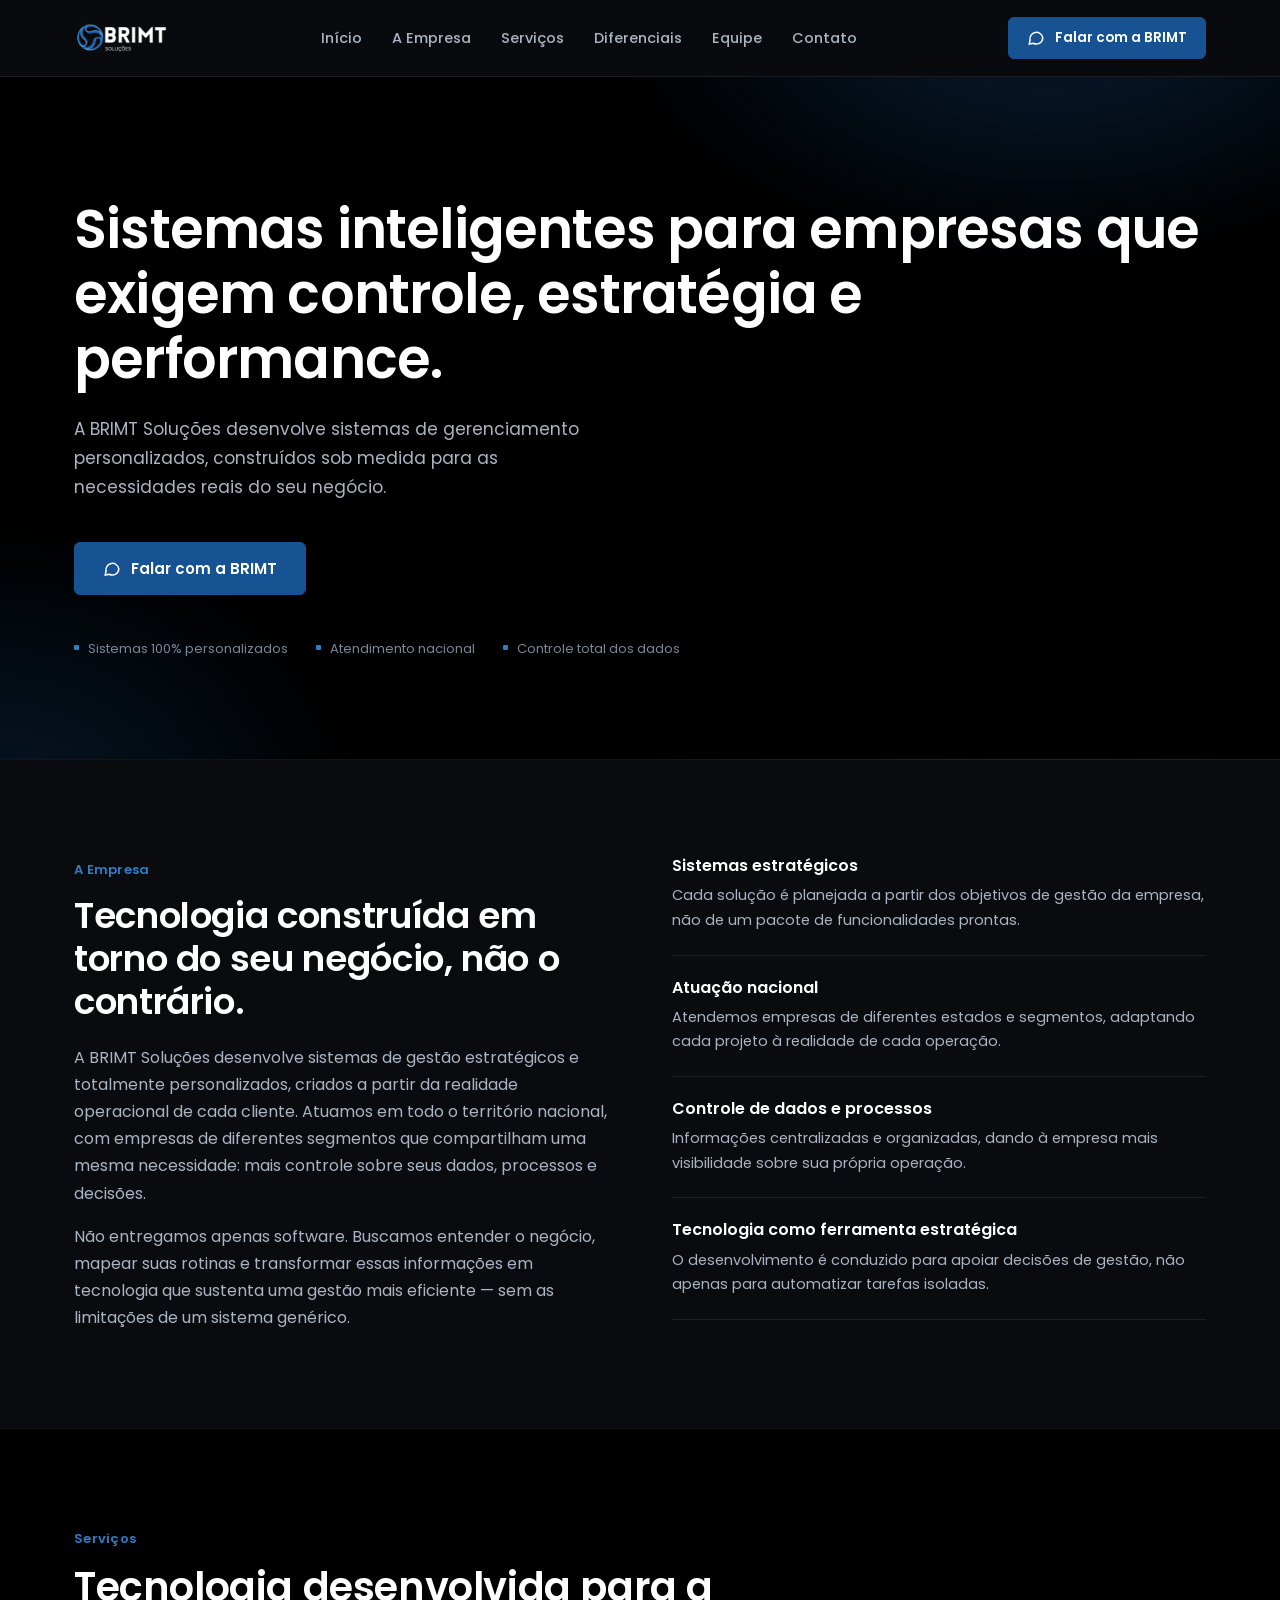
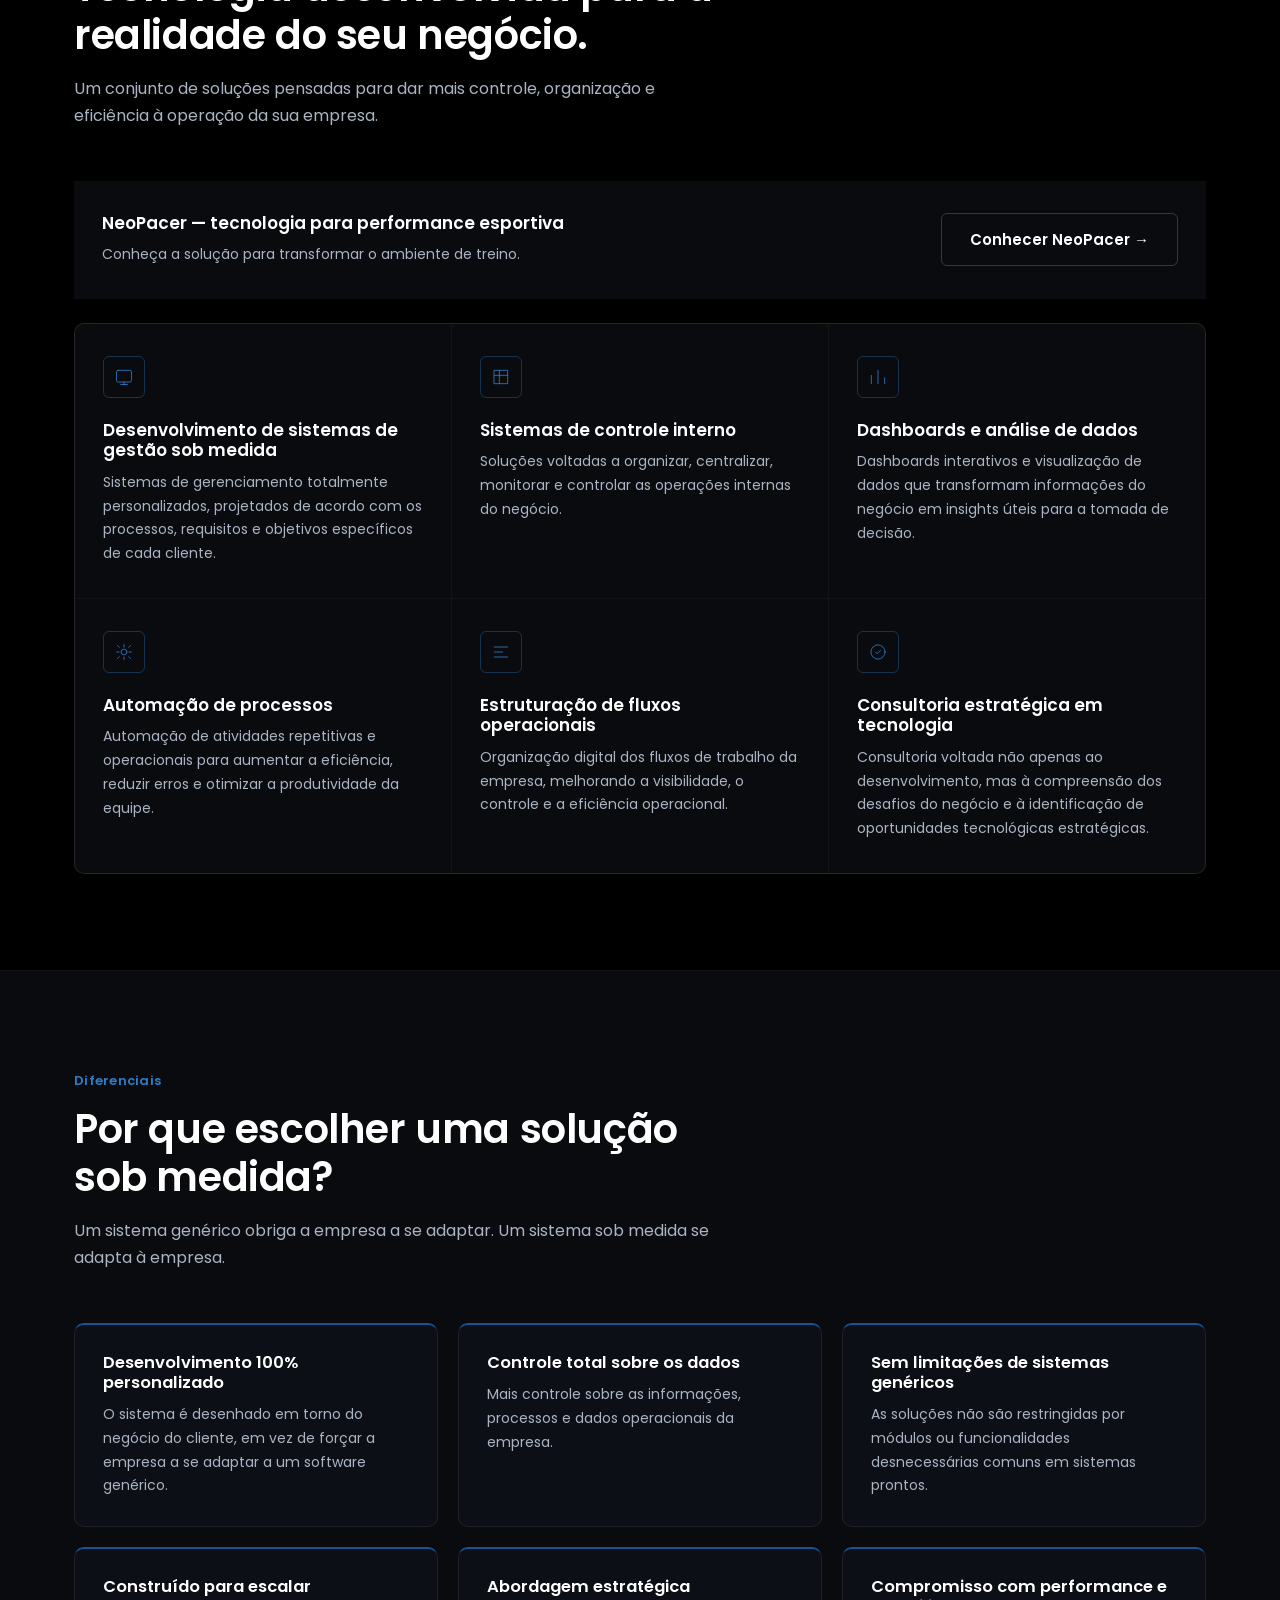
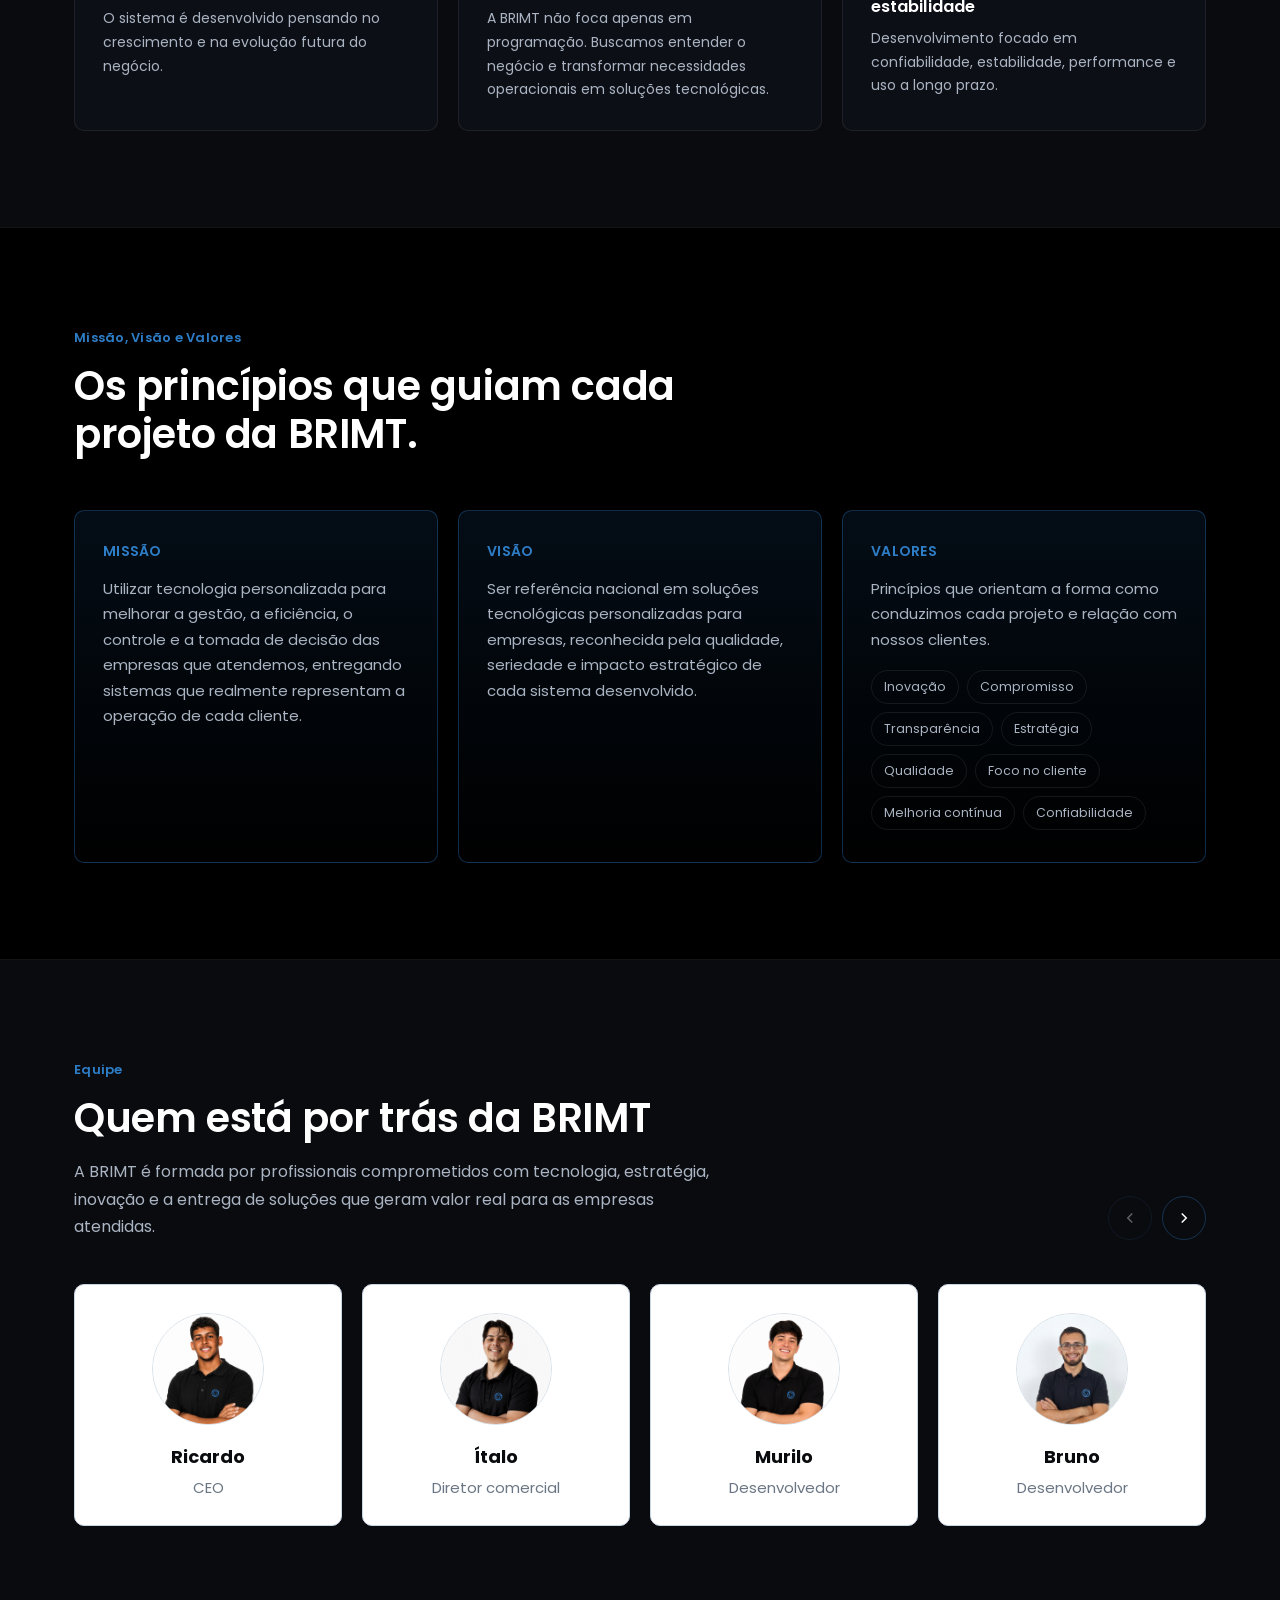
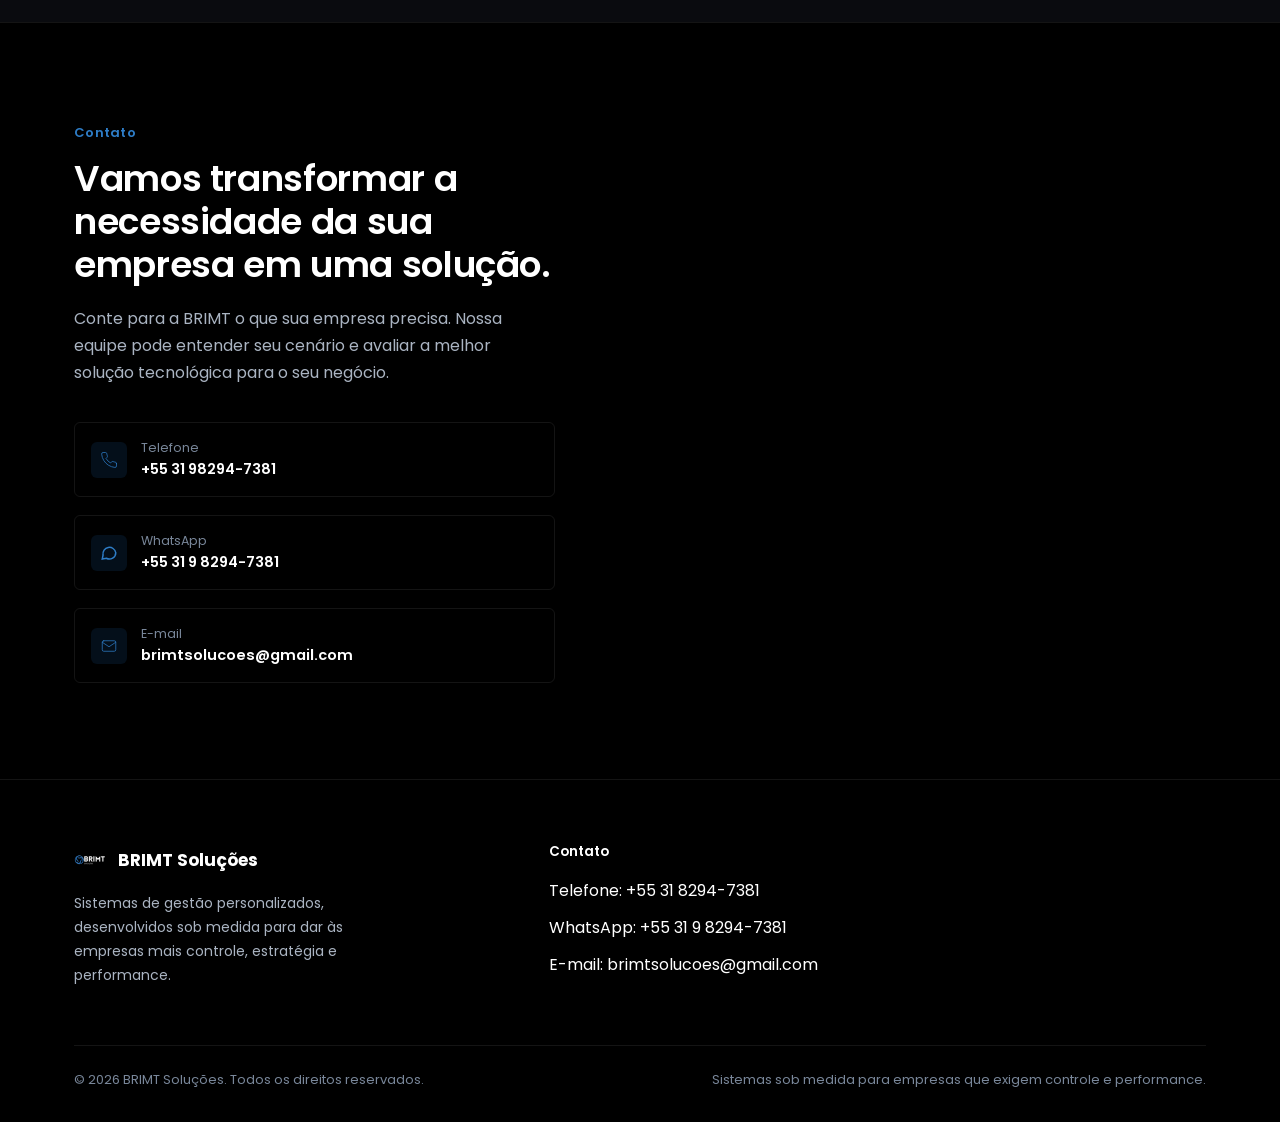
==== commit a855ff3a: "atualizacao lp brimt" ====
--- a/index.html
+++ b/index.html
@@ -1,2036 +1,1011 @@
-<!doctype html>
+<!DOCTYPE html>
 <html lang="pt-BR">
-  <head>
-    <meta charset="UTF-8" />
-    <meta name="viewport" content="width=device-width, initial-scale=1.0" />
-    <title>
-      BRIMT Soluções — Sistemas sob medida para empresas que exigem controle e
-      performance
-    </title>
-    <meta
-      name="description"
-      content="A BRIMT Soluções desenvolve sistemas de gerenciamento personalizados, construídos sob medida para as necessidades reais do seu negócio."
-    />
-    <link rel="icon" type="image/png" href="assets/brand/favicon.png" />
-    <link rel="preconnect" href="https://fonts.googleapis.com" />
-    <link rel="preconnect" href="https://fonts.gstatic.com" crossorigin />
-    <link
-      href="https://fonts.googleapis.com/css2?family=Poppins:wght@300;400;500;600;700;800&display=swap"
-      rel="stylesheet"
-    />
-    <style>
-      :root {
-        --bg-0: #000000;
-        --bg-1: #0a0b0f;
-        --bg-2: #0d0f16;
-        --blue-deep: #103963;
-        --blue-mid: #175392;
-        --blue-bright: #0f4c81;
-        --blue-glow: #2e7dc7;
-        --text-primary: #ffffff;
-        --text-secondary: #aab4c2;
-        --text-tertiary: #79879a;
-        --line: rgba(255, 255, 255, 0.08);
-        --line-blue: rgba(46, 125, 199, 0.35);
-        --white-card: #ffffff;
-        --radius-s: 6px;
-        --radius-m: 10px;
-        --max-w: 1180px;
-      }
-
-      *,
-      *::before,
-      *::after {
-        box-sizing: border-box;
-      }
-      html {
-        scroll-behavior: smooth;
-        overflow-x: clip;
-      }
-      body {
-        margin: 0;
-        background: var(--bg-1);
-        color: var(--text-primary);
-        font-family: "Poppins", Arial, sans-serif;
-        font-weight: 400;
-        -webkit-font-smoothing: antialiased;
-      }
-      img {
-        max-width: 100%;
-        display: block;
-      }
-      a {
-        color: inherit;
-        text-decoration: none;
-      }
-      ul {
-        list-style: none;
-        margin: 0;
-        padding: 0;
-      }
-      section {
-        position: relative;
-      }
-      .wrap {
-        max-width: var(--max-w);
-        margin: 0 auto;
-        padding: 0 24px;
-      }
-      .eyebrow {
-        display: inline-block;
-        font-size: 13px;
-        letter-spacing: 0.02em;
-        color: var(--blue-glow);
-        font-weight: 600;
-        margin-bottom: 14px;
-      }
-      h1,
-      h2,
-      h3,
-      h4 {
-        margin: 0;
-        font-weight: 600;
-        line-height: 1.2;
-      }
-      p {
-        margin: 0;
-        color: var(--text-secondary);
-        line-height: 1.7;
-      }
-
-      .section-pad {
-        padding: 96px 0;
-      }
-      @media (max-width: 760px) {
-        .section-pad {
-          padding: 64px 0;
-        }
-      }
-
-      .section-head {
-        max-width: 640px;
-        margin-bottom: 52px;
-      }
-      .section-head h2 {
-        font-size: clamp(28px, 4vw, 40px);
-        letter-spacing: -0.01em;
-        color: var(--text-primary);
-      }
-      .section-head p {
-        margin-top: 16px;
-        font-size: 16px;
-      }
-
-      /* ---------- Buttons ---------- */
-      .btn {
-        display: inline-flex;
-        align-items: center;
-        justify-content: center;
-        gap: 10px;
-        padding: 14px 28px;
-        border-radius: var(--radius-s);
-        font-size: 15px;
-        font-weight: 600;
-        border: 1px solid transparent;
-        cursor: pointer;
-        transition:
-          background 0.15s ease,
-          border-color 0.15s ease,
-          transform 0.05s ease;
-        white-space: nowrap;
-      }
-      .btn:active {
-        transform: scale(0.98);
-      }
-      .btn-whatsapp {
-        background: var(--blue-mid);
-        color: #fff;
-        border-color: var(--blue-mid);
-      }
-      .btn-whatsapp:hover {
-        background: var(--blue-bright);
-        border-color: var(--blue-bright);
-      }
-      .btn-ghost {
-        background: transparent;
-        color: var(--text-primary);
-        border-color: rgba(255, 255, 255, 0.18);
-      }
-      .btn-ghost:hover {
-        border-color: var(--blue-glow);
-        color: var(--blue-glow);
-      }
-      .btn-small {
-        padding: 10px 18px;
-        font-size: 13.5px;
-      }
-      .btn svg {
-        width: 18px;
-        height: 18px;
-        flex: none;
-      }
-
-      /* ---------- Header ---------- */
-      header {
-        position: sticky;
-        top: 0;
-        z-index: 100;
-        background: rgba(10, 11, 15, 0.86);
-        backdrop-filter: blur(10px);
-        border-bottom: 1px solid var(--line);
-      }
-      .nav-inner {
-        max-width: var(--max-w);
-        margin: 0 auto;
-        padding: 0 24px;
-        height: 76px;
-        gap: 16px;
-        display: flex;
-        align-items: center;
-        justify-content: space-between;
-      }
-      .brand {
-        display: flex;
-        align-items: center;
-        gap: 10px;
-        font-weight: 800;
-        font-size: 18px;
-        color: var(--text-primary);
-      }
-      .brand img {
-        width: 64px;
-        height: 64px;
-      }
-      nav.primary-nav {
-        display: flex;
-        align-items: center;
-        gap: 36px;
-      }
-      nav.primary-nav a {
-        font-size: 14.5px;
-        color: var(--text-secondary);
-        font-weight: 500;
-      }
-      nav.primary-nav a:hover {
-        color: var(--text-primary);
-      }
-      .header-actions {
-        display: flex;
-        align-items: center;
-        gap: 18px;
-      }
-      .nav-toggle {
-        display: none;
-        width: 40px;
-        height: 40px;
-        border: 1px solid var(--line);
-        border-radius: var(--radius-s);
-        background: transparent;
-        align-items: center;
-        justify-content: center;
-        cursor: pointer;
-      }
-      .nav-toggle span,
-      .nav-toggle span::before,
-      .nav-toggle span::after {
-        content: "";
-        display: block;
-        width: 18px;
-        height: 2px;
-        background: var(--text-primary);
-        position: relative;
-        transition:
-          transform 0.2s ease,
-          opacity 0.2s ease;
-      }
-      .nav-toggle span::before {
-        position: absolute;
-        top: -6px;
-      }
-      .nav-toggle span::after {
-        position: absolute;
-        top: 6px;
-      }
-
-      @media (max-width: 920px) {
-        nav.primary-nav {
-          position: fixed;
-          top: 76px;
-          left: 0;
-          right: 0;
-          background: var(--bg-1);
-          border-bottom: 1px solid var(--line);
-          flex-direction: column;
-          align-items: flex-start;
-          gap: 0;
-          padding: 8px 24px 20px;
-          transform: translateY(-8px);
-          opacity: 0;
-          pointer-events: none;
-          transition:
-            opacity 0.18s ease,
-            transform 0.18s ease;
-        }
-        nav.primary-nav.open {
-          opacity: 1;
-          transform: translateY(0);
-          pointer-events: auto;
-        }
-        nav.primary-nav a {
-          width: 100%;
-          padding: 14px 0;
-          border-bottom: 1px solid var(--line);
-        }
-        .header-actions .btn-whatsapp-header-text {
-          display: none;
-          gap: 12px;
-        }
-        .nav-inner {
-          gap: 12px;
-        }
-        .brand {
-          gap: 8px;
-          font-size: 16px;
-        }
-        .brand img {
-          width: 44px;
-          height: 44px;
-        }
-        .brand span {
-          white-space: nowrap;
-        }
-        .header-actions {
-          gap: 8px;
-        }
-        .header-actions > .btn {
-          padding: 8px;
-        }
-        .nav-toggle {
-          display: flex;
-        }
-      }
-
-      @media (max-width: 360px) {
-        .nav-inner {
-          gap: 6px;
-        }
-        .brand {
-          gap: 6px;
-          font-size: 15px;
-        }
-        .brand img {
-          width: 36px;
-          height: 36px;
-        }
-        .header-actions {
-          gap: 6px;
-        }
-        .header-actions > .btn {
-          padding: 7px;
-        }
-      }
-
-      /* ---------- Hero ---------- */
-      .hero {
-        padding: 120px 0 100px;
-        background:
-          radial-gradient(
-            720px 420px at 82% -10%,
-            rgba(23, 83, 146, 0.35),
-            transparent 60%
-          ),
-          radial-gradient(
-            600px 500px at 0% 110%,
-            rgba(16, 57, 99, 0.4),
-            transparent 60%
-          ),
-          var(--bg-0);
-        border-bottom: 1px solid var(--line);
-      }
-      .hero-grid {
-        display: grid;
-        grid-template-columns: 1.15fr 0.85fr;
-        gap: 64px;
-        align-items: center;
-      }
-      .hero h1 {
-        font-size: clamp(34px, 4.6vw, 54px);
-        letter-spacing: -0.015em;
-        color: var(--text-primary);
-      }
-      .hero-sub {
-        margin-top: 24px;
-        font-size: 17px;
-        max-width: 520px;
-      }
-      .hero-ctas {
-        margin-top: 40px;
-        display: flex;
-        flex-wrap: wrap;
-        gap: 14px;
-      }
-      .hero-tags {
-        margin-top: 44px;
-        display: flex;
-        flex-wrap: wrap;
-        gap: 10px 28px;
-      }
-      .hero-tags span {
-        font-size: 13px;
-        color: var(--text-tertiary);
-        padding-left: 14px;
-        position: relative;
-      }
-      .hero-tags span::before {
-        content: "";
-        position: absolute;
-        left: 0;
-        top: 6px;
-        width: 5px;
-        height: 5px;
-        background: var(--blue-glow);
-        border-radius: 1px;
-      }
-      .hero-panel {
-        border: 1px solid var(--line-blue);
-        background: linear-gradient(
-          180deg,
-          rgba(23, 83, 146, 0.14),
-          rgba(16, 57, 99, 0.05)
-        );
-        border-radius: var(--radius-m);
-        padding: 32px;
-      }
-      .hero-panel-row {
-        display: flex;
-        justify-content: space-between;
-        align-items: center;
-        padding: 16px 0;
-        border-bottom: 1px solid var(--line);
-      }
-      .hero-panel-row:last-child {
-        border-bottom: none;
-      }
-      .hero-panel-row .label {
-        font-size: 13.5px;
-        color: var(--text-tertiary);
-      }
-      .hero-panel-row .val {
-        font-size: 14.5px;
-        font-weight: 600;
-        color: var(--text-primary);
-      }
-      .hero-panel-head {
-        display: flex;
-        align-items: center;
-        justify-content: space-between;
-        margin-bottom: 8px;
-      }
-      .hero-panel-head span {
-        font-size: 13px;
-        color: var(--blue-glow);
-        font-weight: 600;
-      }
-
-      @media (max-width: 920px) {
-        .hero-grid {
-          grid-template-columns: minmax(0, 1fr);
-          gap: 44px;
-        }
-        .hero-grid > * {
-          min-width: 0;
-        }
-        .hero {
-          padding: 56px 0 64px;
-        }
-      }
-
-      /* ---------- About ---------- */
-      .about-grid {
-        display: grid;
-        grid-template-columns: 1fr 1fr;
-        gap: 64px;
-        align-items: start;
-      }
-      .about-lead h2 {
-        font-size: clamp(26px, 3.6vw, 36px);
-        color: var(--text-primary);
-        letter-spacing: -0.01em;
-      }
-      .about-lead p {
-        margin-top: 20px;
-        font-size: 16px;
-      }
-      .about-points {
-        display: flex;
-        flex-direction: column;
-        gap: 0;
-      }
-      .about-point {
-        padding: 22px 0;
-        border-bottom: 1px solid var(--line);
-      }
-      .about-point:first-child {
-        padding-top: 0;
-      }
-      .about-point h4 {
-        font-size: 16px;
-        color: var(--text-primary);
-        margin-bottom: 8px;
-        font-weight: 600;
-      }
-      .about-point p {
-        font-size: 14.5px;
-      }
-      .about-cta {
-        margin-top: 36px;
-      }
-
-      @media (max-width: 860px) {
-        .about-grid {
-          grid-template-columns: 1fr;
-          gap: 36px;
-        }
-      }
-
-      /* ---------- Services ---------- */
-      .services-grid {
-        display: grid;
-        grid-template-columns: repeat(3, 1fr);
-        gap: 1px;
-        background: var(--line);
-        border: 1px solid var(--line);
-        border-radius: var(--radius-m);
-        overflow: hidden;
-      }
-      .service-card {
-        background: var(--bg-1);
-        padding: 32px 28px;
-      }
-      .service-icon {
-        width: 42px;
-        height: 42px;
-        border-radius: var(--radius-s);
-        border: 1px solid var(--line-blue);
-        display: flex;
-        align-items: center;
-        justify-content: center;
-        margin-bottom: 22px;
-      }
-      .service-icon svg {
-        width: 20px;
-        height: 20px;
-        stroke: var(--blue-glow);
-      }
-      .service-card h3 {
-        font-size: 17px;
-        color: var(--text-primary);
-        margin-bottom: 10px;
-      }
-      .service-card p {
-        font-size: 14px;
-      }
-
-      @media (max-width: 920px) {
-        .services-grid {
-          grid-template-columns: repeat(2, 1fr);
-        }
-      }
-      @media (max-width: 620px) {
-        .services-grid {
-          grid-template-columns: 1fr;
-        }
-      }
-
-      /* ---------- Differentiators ---------- */
-      .diff-grid {
-        display: grid;
-        grid-template-columns: repeat(3, 1fr);
-        gap: 20px;
-      }
-      .diff-card {
-        border: 1px solid var(--line);
-        background: var(--bg-2);
-        border-radius: var(--radius-m);
-        padding: 28px;
-        border-top: 2px solid var(--blue-mid);
-      }
-      .diff-card h3 {
-        font-size: 16.5px;
-        color: var(--text-primary);
-        margin-bottom: 10px;
-      }
-      .diff-card p {
-        font-size: 14px;
-      }
-
-      @media (max-width: 920px) {
-        .diff-grid {
-          grid-template-columns: repeat(2, 1fr);
-        }
-      }
-      @media (max-width: 620px) {
-        .diff-grid {
-          grid-template-columns: 1fr;
-        }
-      }
-
-      /* ---------- Mission / Vision / Values ---------- */
-      .mvv-grid {
-        display: grid;
-        grid-template-columns: repeat(3, 1fr);
-        gap: 20px;
-      }
-      .mvv-card {
-        background: linear-gradient(
-          180deg,
-          rgba(16, 57, 99, 0.22),
-          rgba(10, 11, 15, 0)
-        );
-        border: 1px solid var(--line-blue);
-        border-radius: var(--radius-m);
-        padding: 32px 28px;
-      }
-      .mvv-card h3 {
-        font-size: 14px;
-        letter-spacing: 0.02em;
-        color: var(--blue-glow);
-        margin-bottom: 16px;
-      }
-      .mvv-card p {
-        font-size: 15px;
-        color: var(--text-secondary);
-      }
-      .values-list {
-        margin-top: 18px;
-        display: flex;
-        flex-wrap: wrap;
-        gap: 8px;
-      }
-      .values-list span {
-        font-size: 12.5px;
-        padding: 7px 12px;
-        border: 1px solid var(--line);
-        border-radius: 20px;
-        color: var(--text-secondary);
-      }
-
-      @media (max-width: 920px) {
-        .mvv-grid {
-          grid-template-columns: 1fr;
-        }
-      }
-
-      /* ---------- Team ---------- */
-      .team-head {
-        display: flex;
-        justify-content: space-between;
-        align-items: flex-end;
-        gap: 24px;
-        margin-bottom: 44px;
-        flex-wrap: wrap;
-      }
-      .carousel-controls {
-        display: flex;
-        gap: 10px;
-      }
-      .carousel-btn {
-        width: 44px;
-        height: 44px;
-        border-radius: 50%;
-        border: 1px solid var(--line-blue);
-        background: transparent;
-        color: var(--text-primary);
-        display: flex;
-        align-items: center;
-        justify-content: center;
-        cursor: pointer;
-      }
-      .carousel-btn:hover {
-        background: var(--blue-mid);
-        border-color: var(--blue-mid);
-      }
-      .carousel-btn svg {
-        width: 18px;
-        height: 18px;
-      }
-      .carousel-btn:disabled {
-        opacity: 0.35;
-        cursor: default;
-      }
-      .carousel-btn:disabled:hover {
-        background: transparent;
-        border-color: var(--line-blue);
-      }
-
-      .team-viewport {
-        overflow: hidden;
-      }
-      .team-track {
-        display: flex;
-        gap: 20px;
-        transition: transform 0.35s ease;
-      }
-      .team-card {
-        flex: 0 0 calc(25% - 15px);
-        background: var(--white-card);
-        border-radius: var(--radius-m);
-        border: 1px solid #c9d6e4;
-        padding: 28px 20px 26px;
-        text-align: center;
-      }
-      .team-card .photo {
-        width: 112px;
-        height: 112px;
-        border-radius: 50%;
-        overflow: hidden;
-        margin: 0 auto 18px;
-        background: #eef2f6;
-        border: 1px solid #d8e1ea;
-      }
-      .team-card .photo img {
-        width: 100%;
-        height: 100%;
-        object-fit: cover;
-      }
-      .team-card .name {
-        font-size: 18px;
-        font-weight: 700;
-        color: #0a0b0f;
-      }
-      .team-card .role {
-        font-size: 15px;
-        font-weight: 400;
-        color: #6b7684;
-        margin-top: 6px;
-      }
-
-      @media (max-width: 980px) {
-        .team-card {
-          flex: 0 0 calc(33.333% - 14px);
-        }
-      }
-      @media (max-width: 720px) {
-        .team-card {
-          flex: 0 0 calc(50% - 10px);
-        }
-      }
-      @media (max-width: 480px) {
-        .team-card {
-          flex: 0 0 100%;
-        }
-      }
-
-      .team-cta {
-        margin-top: 44px;
-        display: flex;
-        justify-content: center;
-      }
-
-      /* ---------- Testimonials ---------- */
-      .test-grid {
-        display: grid;
-        grid-template-columns: repeat(3, 1fr);
-        gap: 20px;
-      }
-      .test-card {
-        background: var(--bg-2);
-        border: 1px solid var(--line);
-        border-radius: var(--radius-m);
-        padding: 30px 26px;
-        display: flex;
-        flex-direction: column;
-        gap: 22px;
-      }
-      .test-quote {
-        font-size: 15px;
-        color: var(--text-secondary);
-        line-height: 1.75;
-      }
-      .test-author {
-        border-top: 1px solid var(--line);
-        padding-top: 16px;
-      }
-      .test-author .name {
-        font-size: 14.5px;
-        font-weight: 600;
-        color: var(--text-primary);
-      }
-      .test-author .role {
-        font-size: 13px;
-        color: var(--text-tertiary);
-        margin-top: 2px;
-      }
-      .test-note {
-        margin-top: 28px;
-        font-size: 13px;
-        color: var(--text-tertiary);
-      }
-
-      @media (max-width: 920px) {
-        .test-grid {
-          grid-template-columns: 1fr;
-        }
-      }
-
-      /* ---------- Contact ---------- */
-      .contact-section {
-        background: var(--bg-0);
-        border-top: 1px solid var(--line);
-      }
-      .contact-grid {
-        display: grid;
-        grid-template-columns: 1fr;
-        gap: 0;
-        align-items: start;
-      }
-      .contact-info {
-        display: grid;
-        grid-template-columns: minmax(0, 1fr) minmax(0, 1fr);
-        grid-template-areas:
-          "eyebrow channels"
-          "heading channels"
-          "copy channels"
-          "cta channels";
-        column-gap: 64px;
-        align-items: center;
-      }
-      .contact-info > .eyebrow {
-        grid-area: eyebrow;
-      }
-      .contact-info h2 {
-        grid-area: heading;
-      }
-      .contact-info p {
-        grid-area: copy;
-      }
-      .contact-info .about-cta {
-        grid-area: cta;
-      }
-      .contact-info h2 {
-        font-size: clamp(26px, 3.6vw, 36px);
-        color: var(--text-primary);
-        letter-spacing: -0.01em;
-      }
-      .contact-info p {
-        margin-top: 18px;
-        font-size: 16px;
-        max-width: 440px;
-      }
-      .contact-channels {
-        grid-area: channels;
-        display: flex;
-        flex-direction: column;
-        gap: 18px;
-      }
-      .channel {
-        display: flex;
-        align-items: center;
-        gap: 14px;
-        padding: 16px;
-        border: 1px solid var(--line);
-        border-radius: var(--radius-s);
-      }
-      .channel .ic {
-        width: 36px;
-        height: 36px;
-        flex: none;
-        border-radius: var(--radius-s);
-        background: rgba(23, 83, 146, 0.18);
-        display: flex;
-        align-items: center;
-        justify-content: center;
-      }
-      .channel .ic svg {
-        width: 18px;
-        height: 18px;
-        stroke: var(--blue-glow);
-      }
-      .channel .label {
-        font-size: 12.5px;
-        color: var(--text-tertiary);
-      }
-      .channel .value {
-        font-size: 14.5px;
-        font-weight: 600;
-        color: var(--text-primary);
-        margin-top: 2px;
-        overflow-wrap: anywhere;
-      }
-
-      form.contact-form {
-        background: var(--bg-2);
-        border: 1px solid var(--line);
-        border-radius: var(--radius-m);
-        padding: 36px;
-      }
-      .form-row {
-        display: grid;
-        grid-template-columns: 1fr 1fr;
-        gap: 18px;
-      }
-      .field {
-        margin-bottom: 20px;
-      }
-      .field label {
-        display: block;
-        font-size: 13px;
-        color: var(--text-secondary);
-        margin-bottom: 8px;
-        font-weight: 500;
-      }
-      .field input,
-      .field textarea {
-        width: 100%;
-        background: var(--bg-1);
-        border: 1px solid var(--line);
-        border-radius: var(--radius-s);
-        padding: 13px 14px;
-        color: var(--text-primary);
-        font-family: "Poppins", Arial, sans-serif;
-        font-size: 14.5px;
-      }
-      .field input:focus,
-      .field textarea:focus {
-        outline: none;
-        border-color: var(--blue-glow);
-      }
-      .field textarea {
-        resize: vertical;
-        min-height: 110px;
-      }
-      form.contact-form .btn {
-        width: 100%;
-        margin-top: 6px;
-        padding: 15px;
-      }
-
-      @media (max-width: 920px) {
-        .contact-grid {
-          grid-template-columns: minmax(0, 1fr);
-          gap: 44px;
-        }
-        .contact-info {
-          min-width: 0;
-          grid-template-columns: minmax(0, 1fr);
-          grid-template-areas:
-            "eyebrow"
-            "heading"
-            "copy"
-            "channels"
-            "cta";
-          row-gap: 0;
-        }
-        .contact-channels {
-          margin-top: 36px;
-        }
-        .form-row {
-          grid-template-columns: 1fr;
-        }
-      }
-
-      /* ---------- Footer ---------- */
-      footer {
-        background: var(--bg-0);
-        border-top: 1px solid var(--line);
-        padding: 64px 0 32px;
-      }
-      .footer-grid {
-        display: grid;
-        grid-template-columns: 1.4fr 1fr 1fr;
-        gap: 48px;
-      }
-      .footer-brand {
-        display: flex;
-        align-items: center;
-        gap: 12px;
-        font-weight: 700;
-        font-size: 17px;
-      }
-      .footer-brand img {
-        width: 32px;
-        height: 32px;
-      }
-      .footer-about {
-        margin-top: 16px;
-        font-size: 14px;
-        max-width: 320px;
-      }
-      .footer-col h4 {
-        font-size: 13.5px;
-        color: var(--text-primary);
-        margin-bottom: 18px;
-        font-weight: 600;
-      }
-      .footer-col ul li {
-        margin-bottom: 12px;
-      }
-      .footer-col ul li a {
-        font-size: 14px;
-        color: var(--text-secondary);
-      }
-      .footer-col ul li a:hover {
-        color: var(--blue-glow);
-      }
-      .footer-cta {
-        margin-top: 24px;
-      }
-      .footer-bottom {
-        margin-top: 56px;
-        padding-top: 24px;
-        border-top: 1px solid var(--line);
-        display: flex;
-        justify-content: space-between;
-        flex-wrap: wrap;
-        gap: 12px;
-        font-size: 13px;
-        color: var(--text-tertiary);
-      }
-
-      @media (max-width: 760px) {
-        .footer-grid {
-          grid-template-columns: 1fr;
-          gap: 36px;
-        }
-        .hero-ctas .btn {
-          min-width: 0;
-          max-width: 100%;
-          white-space: normal;
-          text-align: center;
-        }
-        .team-cta {
-          flex-wrap: wrap;
-        }
-        .team-cta .btn {
-          min-width: 0;
-          max-width: 100%;
-          white-space: normal;
-          text-align: center;
-        }
-      }
-
-      /* ---------- Focus visibility ---------- */
-      a:focus-visible,
-      button:focus-visible,
-      input:focus-visible,
-      textarea:focus-visible {
-        outline: 2px solid var(--blue-glow);
-        outline-offset: 2px;
-      }
-
-      @media (prefers-reduced-motion: reduce) {
-        html {
-          scroll-behavior: auto;
-        }
-        * {
-          transition: none !important;
-        }
-      }
-    </style>
-  </head>
-  <body>
-    <!-- ================= HEADER ================= -->
-    <header>
-      <div class="nav-inner">
-        <a href="#inicio" class="brand">
-          <img src="assets/brand/logo.png" alt="Logotipo BRIMT Soluções" />
-          <span>BRIMT Soluções</span>
+<head>
+<meta charset="UTF-8">
+<meta name="viewport" content="width=device-width, initial-scale=1.0">
+<title>BRIMT Soluções — Sistemas sob medida para empresas que exigem controle e performance</title>
+<meta name="description" content="A BRIMT Soluções desenvolve sistemas de gerenciamento personalizados, construídos sob medida para as necessidades reais do seu negócio.">
+<link rel="icon" type="image/png" href="assets/brand/favicon.png">
+<link rel="preconnect" href="https://fonts.googleapis.com">
+<link rel="preconnect" href="https://fonts.gstatic.com" crossorigin>
+<link href="https://fonts.googleapis.com/css2?family=Poppins:wght@300;400;500;600;700;800&display=swap" rel="stylesheet">
+<style>
+  :root{
+    --bg-0:#000000;
+    --bg-1:#0A0B0F;
+    --bg-2:#0D0F16;
+    --blue-deep:#103963;
+    --blue-mid:#175392;
+    --blue-bright:#0F4C81;
+    --blue-glow:#2E7DC7;
+    --text-primary:#FFFFFF;
+    --text-secondary:#AAB4C2;
+    --text-tertiary:#79879A;
+    --line:rgba(255,255,255,0.08);
+    --line-blue:rgba(46,125,199,0.35);
+    --white-card:#FFFFFF;
+    --radius-s:6px;
+    --radius-m:10px;
+    --max-w:1180px;
+  }
+
+  *,*::before,*::after{box-sizing:border-box;}
+  html{scroll-behavior:smooth;}
+  body{
+    margin:0;
+    background:var(--bg-1);
+    color:var(--text-primary);
+    font-family:'Poppins',Arial,sans-serif;
+    font-weight:400;
+    -webkit-font-smoothing:antialiased;
+    overflow-x:hidden;
+  }
+  img{max-width:100%;display:block;}
+  a{color:inherit;text-decoration:none;}
+  ul{list-style:none;margin:0;padding:0;}
+  section{position:relative;}
+  .wrap{
+    max-width:var(--max-w);
+    margin:0 auto;
+    padding:0 24px;
+  }
+  .eyebrow{
+    display:inline-block;
+    font-size:13px;
+    letter-spacing:0.02em;
+    color:var(--blue-glow);
+    font-weight:600;
+    margin-bottom:14px;
+  }
+  h1,h2,h3,h4{
+    margin:0;
+    font-weight:600;
+    line-height:1.2;
+  }
+  p{margin:0;color:var(--text-secondary);line-height:1.7;}
+
+  .section-pad{padding:96px 0;}
+  @media (max-width:760px){ .section-pad{padding:64px 0;} }
+
+  .section-head{
+    max-width:640px;
+    margin-bottom:52px;
+  }
+  .section-head h2{
+    font-size:clamp(28px,4vw,40px);
+    letter-spacing:-0.01em;
+    color:var(--text-primary);
+  }
+  .section-head p{
+    margin-top:16px;
+    font-size:16px;
+  }
+
+  /* ---------- Buttons ---------- */
+  .btn{
+    display:inline-flex;
+    align-items:center;
+    justify-content:center;
+    gap:10px;
+    padding:14px 28px;
+    border-radius:var(--radius-s);
+    font-size:15px;
+    font-weight:600;
+    border:1px solid transparent;
+    cursor:pointer;
+    transition:background 0.15s ease, border-color 0.15s ease, transform 0.05s ease;
+    white-space:nowrap;
+  }
+  .btn:active{transform:scale(0.98);}
+  .btn-whatsapp{
+    background:var(--blue-mid);
+    color:#fff;
+    border-color:var(--blue-mid);
+  }
+  .btn-whatsapp:hover{background:var(--blue-bright);border-color:var(--blue-bright);}
+  .btn-ghost{
+    background:transparent;
+    color:var(--text-primary);
+    border-color:rgba(255,255,255,0.18);
+  }
+  .btn-ghost:hover{border-color:var(--blue-glow);color:var(--blue-glow);}
+  .btn-small{padding:10px 18px;font-size:13.5px;}
+  .btn svg{width:18px;height:18px;flex:none;}
+
+  /* ---------- Header ---------- */
+  header{
+    position:sticky;
+    top:0;
+    z-index:100;
+    background:rgba(10,11,15,0.86);
+    backdrop-filter:blur(10px);
+    border-bottom:1px solid var(--line);
+  }
+  .nav-inner{
+    max-width:var(--max-w);
+    margin:0 auto;
+    padding:0 24px;
+    height:76px;
+    display:flex;
+    align-items:center;
+    justify-content:space-between;
+  }
+  .brand{
+    display:flex;
+    align-items:center;
+    gap:12px;
+    font-weight:900;
+    font-size:18px;
+    color:var(--text-primary);
+  }
+  .brand img{width:96px;height:96px;}
+  nav.primary-nav{
+    display:flex;
+    align-items:center;
+    gap:30px;
+  }
+  nav.primary-nav a{
+    font-size:14.5px;
+    color:var(--text-secondary);
+    font-weight:500;
+  }
+  nav.primary-nav a:hover{color:var(--text-primary);}
+  .header-actions{display:flex;align-items:center;gap:18px;}
+  .nav-toggle{
+    display:none;
+    width:40px;height:40px;
+    border:1px solid var(--line);
+    border-radius:var(--radius-s);
+    background:transparent;
+    align-items:center;
+    justify-content:center;
+    cursor:pointer;
+  }
+  .nav-toggle span, .nav-toggle span::before, .nav-toggle span::after{
+    content:"";
+    display:block;
+    width:18px;
+    height:2px;
+    background:var(--text-primary);
+    position:relative;
+    transition:transform 0.2s ease, opacity 0.2s ease;
+  }
+  .nav-toggle span::before{position:absolute;top:-6px;}
+  .nav-toggle span::after{position:absolute;top:6px;}
+
+  @media (max-width:920px){
+    nav.primary-nav{
+      position:fixed;
+      top:76px;
+      left:0;
+      right:0;
+      background:var(--bg-1);
+      border-bottom:1px solid var(--line);
+      flex-direction:column;
+      align-items:flex-start;
+      gap:0;
+      padding:8px 24px 20px;
+      transform:translateY(-8px);
+      opacity:0;
+      pointer-events:none;
+      transition:opacity 0.18s ease, transform 0.18s ease;
+    }
+    nav.primary-nav.open{
+      opacity:1;
+      transform:translateY(0);
+      pointer-events:auto;
+    }
+    nav.primary-nav a{
+      width:100%;
+      padding:14px 0;
+      border-bottom:1px solid var(--line);
+    }
+    .header-actions .btn-whatsapp-header-text{display:none;}
+    .nav-toggle{display:flex;}
+  }
+
+  /* ---------- Hero ---------- */
+  .hero{
+    padding:120px 0 100px;
+    background:
+      radial-gradient(720px 420px at 82% -10%, rgba(23,83,146,0.35), transparent 60%),
+      radial-gradient(600px 500px at 0% 110%, rgba(16,57,99,0.4), transparent 60%),
+      var(--bg-0);
+    border-bottom:1px solid var(--line);
+  }
+  .hero-grid{
+    display:grid;
+    grid-template-columns:minmax(0,1fr);
+    align-items:center;
+  }
+  .hero h1{
+    font-size:clamp(34px,4.6vw,54px);
+    letter-spacing:-0.015em;
+    color:var(--text-primary);
+  }
+  .hero-sub{
+    margin-top:24px;
+    font-size:17px;
+    max-width:520px;
+  }
+  .hero-ctas{
+    margin-top:40px;
+    display:flex;
+    flex-wrap:wrap;
+    gap:14px;
+  }
+  .hero-tags{
+    margin-top:44px;
+    display:flex;
+    flex-wrap:wrap;
+    gap:10px 28px;
+  }
+  .hero-tags span{
+    font-size:13px;
+    color:var(--text-tertiary);
+    padding-left:14px;
+    position:relative;
+  }
+  .hero-tags span::before{
+    content:"";
+    position:absolute;
+    left:0;top:6px;
+    width:5px;height:5px;
+    background:var(--blue-glow);
+    border-radius:1px;
+  }
+  .hero-panel{
+    border:1px solid var(--line-blue);
+    background:linear-gradient(180deg, rgba(23,83,146,0.14), rgba(16,57,99,0.05));
+    border-radius:var(--radius-m);
+    padding:32px;
+  }
+  .hero-panel-row{
+    display:flex;
+    justify-content:space-between;
+    align-items:center;
+    padding:16px 0;
+    border-bottom:1px solid var(--line);
+  }
+  .hero-panel-row:last-child{border-bottom:none;}
+  .hero-panel-row .label{font-size:13.5px;color:var(--text-tertiary);}
+  .hero-panel-row .val{font-size:14.5px;font-weight:600;color:var(--text-primary);}
+  .hero-panel-head{
+    display:flex;
+    align-items:center;
+    justify-content:space-between;
+    margin-bottom:8px;
+  }
+  .hero-panel-head span{font-size:13px;color:var(--blue-glow);font-weight:600;}
+  .dot-live{
+    width:8px;height:8px;border-radius:50%;background:#4ADE80;
+    box-shadow:0 0 0 3px rgba(74,222,128,0.18);
+  }
+
+  @media (max-width:920px){
+    .hero-grid{grid-template-columns:1fr;gap:44px;}
+    .hero{padding:56px 0 64px;}
+  }
+
+  /* ---------- About ---------- */
+  .about-grid{
+    display:grid;
+    grid-template-columns:1fr 1fr;
+    gap:64px;
+    align-items:start;
+  }
+  .about-lead h2{
+    font-size:clamp(26px,3.6vw,36px);
+    color:var(--text-primary);
+    letter-spacing:-0.01em;
+  }
+  .about-lead p{margin-top:20px;font-size:16px;}
+  .about-points{
+    display:flex;
+    flex-direction:column;
+    gap:0;
+  }
+  .about-point{
+    padding:22px 0;
+    border-bottom:1px solid var(--line);
+  }
+  .about-point:first-child{padding-top:0;}
+  .about-point h4{font-size:16px;color:var(--text-primary);margin-bottom:8px;font-weight:600;}
+  .about-point p{font-size:14.5px;}
+  .about-cta{margin-top:36px;}
+
+  @media (max-width:860px){
+    .about-grid{grid-template-columns:1fr;gap:36px;}
+  }
+
+  /* ---------- Services ---------- */
+  .services-grid{
+    display:grid;
+    grid-template-columns:repeat(3,1fr);
+    gap:1px;
+    background:var(--line);
+    border:1px solid var(--line);
+    border-radius:var(--radius-m);
+    overflow:hidden;
+  }
+  .service-card{
+    background:var(--bg-1);
+    padding:32px 28px;
+  }
+  .service-icon{
+    width:42px;height:42px;
+    border-radius:var(--radius-s);
+    border:1px solid var(--line-blue);
+    display:flex;align-items:center;justify-content:center;
+    margin-bottom:22px;
+  }
+  .service-icon svg{width:20px;height:20px;stroke:var(--blue-glow);}
+  .service-card h3{font-size:17px;color:var(--text-primary);margin-bottom:10px;}
+  .service-card p{font-size:14px;}
+
+  @media (max-width:920px){
+    .services-grid{grid-template-columns:repeat(2,1fr);}
+  }
+  @media (max-width:620px){
+    .services-grid{grid-template-columns:1fr;}
+  }
+
+  /* ---------- Differentiators ---------- */
+  .diff-grid{
+    display:grid;
+    grid-template-columns:repeat(3,1fr);
+    gap:20px;
+  }
+  .diff-card{
+    border:1px solid var(--line);
+    background:var(--bg-2);
+    border-radius:var(--radius-m);
+    padding:28px;
+    border-top:2px solid var(--blue-mid);
+  }
+  .diff-card h3{font-size:16.5px;color:var(--text-primary);margin-bottom:10px;}
+  .diff-card p{font-size:14px;}
+
+  @media (max-width:920px){ .diff-grid{grid-template-columns:repeat(2,1fr);} }
+  @media (max-width:620px){ .diff-grid{grid-template-columns:1fr;} }
+
+  /* ---------- Mission / Vision / Values ---------- */
+  .mvv-grid{
+    display:grid;
+    grid-template-columns:repeat(3,1fr);
+    gap:20px;
+  }
+  .mvv-card{
+    background:linear-gradient(180deg, rgba(16,57,99,0.22), rgba(10,11,15,0));
+    border:1px solid var(--line-blue);
+    border-radius:var(--radius-m);
+    padding:32px 28px;
+  }
+  .mvv-card h3{font-size:14px;letter-spacing:0.02em;color:var(--blue-glow);margin-bottom:16px;}
+  .mvv-card p{font-size:15px;color:var(--text-secondary);}
+  .values-list{margin-top:18px;display:flex;flex-wrap:wrap;gap:8px;}
+  .values-list span{
+    font-size:12.5px;
+    padding:7px 12px;
+    border:1px solid var(--line);
+    border-radius:20px;
+    color:var(--text-secondary);
+  }
+
+  @media (max-width:920px){ .mvv-grid{grid-template-columns:1fr;} }
+
+  /* ---------- Team ---------- */
+  .team-head{display:flex;justify-content:space-between;align-items:flex-end;gap:24px;margin-bottom:44px;flex-wrap:wrap;}
+  .carousel-controls{display:flex;gap:10px;}
+  .carousel-btn{
+    width:44px;height:44px;
+    border-radius:50%;
+    border:1px solid var(--line-blue);
+    background:transparent;
+    color:var(--text-primary);
+    display:flex;align-items:center;justify-content:center;
+    cursor:pointer;
+  }
+  .carousel-btn:hover{background:var(--blue-mid);border-color:var(--blue-mid);}
+  .carousel-btn svg{width:18px;height:18px;}
+  .carousel-btn:disabled{opacity:0.35;cursor:default;}
+  .carousel-btn:disabled:hover{background:transparent;border-color:var(--line-blue);}
+
+  .team-viewport{overflow:hidden;}
+  .team-track{
+    display:flex;
+    gap:20px;
+    transition:transform 0.35s ease;
+  }
+  .team-card{
+    flex:0 0 calc(25% - 15px);
+    background:var(--white-card);
+    border-radius:var(--radius-m);
+    border:1px solid #C9D6E4;
+    padding:28px 20px 26px;
+    text-align:center;
+  }
+  .team-card .photo{
+    width:112px;height:112px;
+    border-radius:50%;
+    overflow:hidden;
+    margin:0 auto 18px;
+    background:#EEF2F6;
+    border:1px solid #D8E1EA;
+  }
+  .team-card .photo img{width:100%;height:100%;object-fit:cover;}
+  .team-card .name{font-size:18px;font-weight:700;color:#0A0B0F;}
+  .team-card .role{font-size:15px;font-weight:400;color:#6B7684;margin-top:6px;}
+
+  @media (max-width:980px){ .team-card{flex:0 0 calc(33.333% - 14px);} }
+  @media (max-width:720px){ .team-card{flex:0 0 calc(50% - 10px);} }
+  @media (max-width:480px){ .team-card{flex:0 0 100%;} }
+
+  .team-cta{margin-top:44px;display:flex;justify-content:center;}
+
+  /* ---------- Testimonials ---------- */
+  .test-grid{
+    display:grid;
+    grid-template-columns:repeat(3,1fr);
+    gap:20px;
+  }
+  .test-card{
+    background:var(--bg-2);
+    border:1px solid var(--line);
+    border-radius:var(--radius-m);
+    padding:30px 26px;
+    display:flex;
+    flex-direction:column;
+    gap:22px;
+  }
+  .test-quote{font-size:15px;color:var(--text-secondary);line-height:1.75;}
+  .test-author{border-top:1px solid var(--line);padding-top:16px;}
+  .test-author .name{font-size:14.5px;font-weight:600;color:var(--text-primary);}
+  .test-author .role{font-size:13px;color:var(--text-tertiary);margin-top:2px;}
+  .test-note{margin-top:28px;font-size:13px;color:var(--text-tertiary);}
+
+  @media (max-width:920px){ .test-grid{grid-template-columns:1fr;} }
+
+  /* ---------- Contact ---------- */
+  .contact-section{
+    background:var(--bg-0);
+    border-top:1px solid var(--line);
+  }
+  .contact-grid{
+    display:grid;
+    grid-template-columns:0.9fr 1.1fr;
+    gap:64px;
+    align-items:start;
+  }
+  .contact-info h2{font-size:clamp(26px,3.6vw,36px);color:var(--text-primary);letter-spacing:-0.01em;}
+  .contact-info p{margin-top:18px;font-size:16px;max-width:440px;}
+  .contact-channels{margin-top:36px;display:flex;flex-direction:column;gap:18px;}
+  .channel{
+    display:flex;
+    align-items:center;
+    gap:14px;
+    padding:16px;
+    border:1px solid var(--line);
+    border-radius:var(--radius-s);
+  }
+  .channel .ic{
+    width:36px;height:36px;flex:none;
+    border-radius:var(--radius-s);
+    background:rgba(23,83,146,0.18);
+    display:flex;align-items:center;justify-content:center;
+  }
+  .channel .ic svg{width:18px;height:18px;stroke:var(--blue-glow);}
+  .channel .label{font-size:12.5px;color:var(--text-tertiary);}
+  .channel .value{font-size:14.5px;font-weight:600;color:var(--text-primary);margin-top:2px;}
+
+  form.contact-form{
+    background:var(--bg-2);
+    border:1px solid var(--line);
+    border-radius:var(--radius-m);
+    padding:36px;
+  }
+  .form-row{display:grid;grid-template-columns:1fr 1fr;gap:18px;}
+  .field{margin-bottom:20px;}
+  .field label{
+    display:block;
+    font-size:13px;
+    color:var(--text-secondary);
+    margin-bottom:8px;
+    font-weight:500;
+  }
+  .field input, .field textarea{
+    width:100%;
+    background:var(--bg-1);
+    border:1px solid var(--line);
+    border-radius:var(--radius-s);
+    padding:13px 14px;
+    color:var(--text-primary);
+    font-family:'Poppins',Arial,sans-serif;
+    font-size:14.5px;
+  }
+  .field input:focus, .field textarea:focus{
+    outline:none;
+    border-color:var(--blue-glow);
+  }
+  .field textarea{resize:vertical;min-height:110px;}
+  form.contact-form .btn{width:100%;margin-top:6px;padding:15px;}
+
+  @media (max-width:920px){
+    .contact-grid{grid-template-columns:1fr;gap:44px;}
+    .form-row{grid-template-columns:1fr;}
+  }
+
+  /* ---------- Footer ---------- */
+  footer{
+    background:var(--bg-0);
+    border-top:1px solid var(--line);
+    padding:64px 0 32px;
+  }
+  .footer-grid{
+    display:grid;
+    grid-template-columns:1.4fr 1fr 1fr;
+    gap:48px;
+  }
+  .footer-brand{display:flex;align-items:center;gap:12px;font-weight:700;font-size:17px;}
+  .footer-brand img{width:32px;height:32px;}
+  .footer-about{margin-top:16px;font-size:14px;max-width:320px;}
+  .footer-col h4{font-size:13.5px;color:var(--text-primary);margin-bottom:18px;font-weight:600;}
+  .footer-col ul li{margin-bottom:12px;}
+  .footer-col ul li a{font-size:14px;color:var(--text-secondary);}
+  .footer-col ul li a:hover{color:var(--blue-glow);}
+  .footer-cta{margin-top:24px;}
+  .footer-bottom{
+    margin-top:56px;
+    padding-top:24px;
+    border-top:1px solid var(--line);
+    display:flex;
+    justify-content:space-between;
+    flex-wrap:wrap;
+    gap:12px;
+    font-size:13px;
+    color:var(--text-tertiary);
+  }
+
+  @media (max-width:760px){
+    .footer-grid{grid-template-columns:1fr;gap:36px;}
+  }
+
+  @media (max-width:600px){
+    .wrap{padding:0 20px;}
+    .nav-inner{padding:0 16px;}
+    .brand img{width:48px;height:48px;}
+    .header-actions{gap:8px;}
+    .hero-grid > *{min-width:0;}
+    .hero-ctas .btn{min-width:0;white-space:normal;text-align:center;}
+    .hero-panel{padding:24px 20px;}
+    .hero-panel-row{gap:12px;}
+    .hero-panel-row .val{text-align:right;}
+    .channel > div{min-width:0;overflow-wrap:anywhere;}
+    form.contact-form{padding:24px 20px;}
+  }
+
+  /* ---------- Focus visibility ---------- */
+  a:focus-visible, button:focus-visible, input:focus-visible, textarea:focus-visible{
+    outline:2px solid var(--blue-glow);
+    outline-offset:2px;
+  }
+
+  @media (prefers-reduced-motion: reduce){
+    html{scroll-behavior:auto;}
+    *{transition:none !important;}
+  }
+</style>
+</head>
+<body>
+
+<!-- ================= HEADER ================= -->
+<header>
+  <div class="nav-inner">
+    <a href="#inicio" class="brand">
+      <img src="assets/brand/logo.png" alt="Logotipo BRIMT Soluções">
+    </a>
+
+    <nav class="primary-nav" id="primaryNav">
+      <a href="#inicio">Início</a>
+      <a href="#empresa">A Empresa</a>
+      <a href="#servicos">Serviços</a>
+      <a href="#diferenciais">Diferenciais</a>
+      <a href="#equipe">Equipe</a>
+      <a href="#contato">Contato</a>
+    </nav>
+
+    <div class="header-actions">
+      <a class="btn btn-whatsapp btn-small" target="_blank" rel="noopener"
+         href="https://wa.me/5531982947381?text=Ol%C3%A1%2C%20gostaria%20de%20falar%20com%20um%20especialista%20da%20BRIMT%20Solu%C3%A7%C3%B5es.">
+        <svg viewBox="0 0 24 24" fill="none" stroke="currentColor" stroke-width="2"><path d="M21 11.5a8.5 8.5 0 0 1-12.5 7.5L3 20l1.1-5.3A8.5 8.5 0 1 1 21 11.5Z"/></svg>
+        <span class="btn-whatsapp-header-text">Falar com a BRIMT</span>
+      </a>
+      <button class="nav-toggle" id="navToggle" aria-label="Abrir menu de navegação" aria-expanded="false" aria-controls="primaryNav">
+        <span></span>
+      </button>
+    </div>
+  </div>
+</header>
+
+<!-- ================= HERO ================= -->
+<section class="hero" id="inicio">
+  <div class="wrap hero-grid">
+    <div>
+      <h1>Sistemas inteligentes para empresas que exigem controle, estratégia e performance.</h1>
+      <p class="hero-sub">A BRIMT Soluções desenvolve sistemas de gerenciamento personalizados, construídos sob medida para as necessidades reais do seu negócio.</p>
+      <div class="hero-ctas">
+        <a class="btn btn-whatsapp" target="_blank" rel="noopener"
+           href="https://wa.me/5531982947381?text=Ol%C3%A1%2C%20quero%20falar%20com%20um%20especialista%20da%20BRIMT.">
+          <svg viewBox="0 0 24 24" fill="none" stroke="currentColor" stroke-width="2"><path d="M21 11.5a8.5 8.5 0 0 1-12.5 7.5L3 20l1.1-5.3A8.5 8.5 0 1 1 21 11.5Z"/></svg>
+          Falar com a BRIMT
         </a>
-
-        <nav class="primary-nav" id="primaryNav">
-          <a href="#inicio">Início</a>
-          <a href="#empresa">Empresa</a>
-          <a href="#servicos">Serviços</a>
-          <a href="#diferenciais">Diferenciais</a>
-          <a href="#equipe">Equipe</a>
-          <!--<a href="#depoimentos">Depoimentos</a>-->
-          <a href="#contato">Contato</a>
-        </nav>
-
-        <div class="header-actions">
-          <a
-            class="btn btn-whatsapp btn-small"
-            target="_blank"
-            rel="noopener"
-            href="https://wa.me/5531982947381?text=Ol%C3%A1%2C%20gostaria%20de%20falar%20com%20um%20especialista%20da%20BRIMT%20Solu%C3%A7%C3%B5es."
-          >
-            <svg
-              viewBox="0 0 24 24"
-              fill="none"
-              stroke="currentColor"
-              stroke-width="2"
-            >
-              <path
-                d="M21 11.5a8.5 8.5 0 0 1-12.5 7.5L3 20l1.1-5.3A8.5 8.5 0 1 1 21 11.5Z"
-              />
-            </svg>
-            <span class="btn-whatsapp-header-text"
-              >Falar com um Especialista</span
-            >
-          </a>
-          <button
-            class="nav-toggle"
-            id="navToggle"
-            aria-label="Abrir menu de navegação"
-            aria-expanded="false"
-            aria-controls="primaryNav"
-          >
-            <span></span>
-          </button>
+       
+      </div>
+      <div class="hero-tags">
+        <span>Sistemas 100% personalizados</span>
+        <span>Atendimento nacional</span>
+        <span>Controle total dos dados</span>
+      </div>
+    </div>
+
+  
+  </div>
+</section>
+
+<!-- ================= ABOUT ================= -->
+<section class="section-pad" id="empresa">
+  <div class="wrap about-grid">
+    <div class="about-lead">
+      <span class="eyebrow">A Empresa</span>
+      <h2>Tecnologia construída em torno do seu negócio, não o contrário.</h2>
+      <p>A BRIMT Soluções desenvolve sistemas de gestão estratégicos e totalmente personalizados, criados a partir da realidade operacional de cada cliente. Atuamos em todo o território nacional, com empresas de diferentes segmentos que compartilham uma mesma necessidade: mais controle sobre seus dados, processos e decisões.</p>
+      <p style="margin-top:16px;">Não entregamos apenas software. Buscamos entender o negócio, mapear suas rotinas e transformar essas informações em tecnologia que sustenta uma gestão mais eficiente — sem as limitações de um sistema genérico.</p>
+      
+    </div>
+
+    <div class="about-points">
+      <div class="about-point">
+        <h4>Sistemas estratégicos</h4>
+        <p>Cada solução é planejada a partir dos objetivos de gestão da empresa, não de um pacote de funcionalidades prontas.</p>
+      </div>
+      <div class="about-point">
+        <h4>Atuação nacional</h4>
+        <p>Atendemos empresas de diferentes estados e segmentos, adaptando cada projeto à realidade de cada operação.</p>
+      </div>
+      <div class="about-point">
+        <h4>Controle de dados e processos</h4>
+        <p>Informações centralizadas e organizadas, dando à empresa mais visibilidade sobre sua própria operação.</p>
+      </div>
+      <div class="about-point">
+        <h4>Tecnologia como ferramenta estratégica</h4>
+        <p>O desenvolvimento é conduzido para apoiar decisões de gestão, não apenas para automatizar tarefas isoladas.</p>
+      </div>
+    </div>
+  </div>
+</section>
+
+<!-- ================= SERVICES ================= -->
+<section class="section-pad" id="servicos" style="background:var(--bg-0);border-top:1px solid var(--line);border-bottom:1px solid var(--line);">
+  <div class="wrap">
+    <div class="section-head">
+      <span class="eyebrow">Serviços</span>
+      <h2>Tecnologia desenvolvida para a realidade do seu negócio.</h2>
+      <p>Um conjunto de soluções pensadas para dar mais controle, organização e eficiência à operação da sua empresa.</p>
+    </div>
+
+    <div class="service-card" style="margin-bottom:24px;display:flex;align-items:center;justify-content:space-between;gap:20px;flex-wrap:wrap">
+      <div><h3>NeoPacer — tecnologia para performance esportiva</h3><p>Conheça a solução para transformar o ambiente de treino.</p></div>
+      <a class="btn btn-ghost" href="neopacer-landing/index.html">Conhecer NeoPacer →</a>
+    </div>
+
+    <div class="services-grid">
+      <div class="service-card">
+        <div class="service-icon"><svg viewBox="0 0 24 24" fill="none" stroke-linecap="round" stroke-linejoin="round"><rect x="3" y="4" width="18" height="14" rx="2"/><path d="M8 21h8M12 18v3"/></svg></div>
+        <h3>Desenvolvimento de sistemas de gestão sob medida</h3>
+        <p>Sistemas de gerenciamento totalmente personalizados, projetados de acordo com os processos, requisitos e objetivos específicos de cada cliente.</p>
+      </div>
+      <div class="service-card">
+        <div class="service-icon"><svg viewBox="0 0 24 24" fill="none" stroke-linecap="round" stroke-linejoin="round"><path d="M4 4h16v16H4z"/><path d="M4 10h16M10 4v16"/></svg></div>
+        <h3>Sistemas de controle interno</h3>
+        <p>Soluções voltadas a organizar, centralizar, monitorar e controlar as operações internas do negócio.</p>
+      </div>
+      <div class="service-card">
+        <div class="service-icon"><svg viewBox="0 0 24 24" fill="none" stroke-linecap="round" stroke-linejoin="round"><path d="M4 20V10M12 20V4M20 20v-7"/></svg></div>
+        <h3>Dashboards e análise de dados</h3>
+        <p>Dashboards interativos e visualização de dados que transformam informações do negócio em insights úteis para a tomada de decisão.</p>
+      </div>
+      <div class="service-card">
+        <div class="service-icon"><svg viewBox="0 0 24 24" fill="none" stroke-linecap="round" stroke-linejoin="round"><path d="M12 3v3M12 18v3M4.2 4.2l2.1 2.1M17.7 17.7l2.1 2.1M3 12h3M18 12h3M4.2 19.8l2.1-2.1M17.7 6.3l2.1-2.1"/><circle cx="12" cy="12" r="3.5"/></svg></div>
+        <h3>Automação de processos</h3>
+        <p>Automação de atividades repetitivas e operacionais para aumentar a eficiência, reduzir erros e otimizar a produtividade da equipe.</p>
+      </div>
+      <div class="service-card">
+        <div class="service-icon"><svg viewBox="0 0 24 24" fill="none" stroke-linecap="round" stroke-linejoin="round"><path d="M4 6h16M4 12h10M4 18h16"/></svg></div>
+        <h3>Estruturação de fluxos operacionais</h3>
+        <p>Organização digital dos fluxos de trabalho da empresa, melhorando a visibilidade, o controle e a eficiência operacional.</p>
+      </div>
+      <div class="service-card">
+        <div class="service-icon"><svg viewBox="0 0 24 24" fill="none" stroke-linecap="round" stroke-linejoin="round"><circle cx="12" cy="12" r="8.5"/><path d="M9 12l2 2 4-4"/></svg></div>
+        <h3>Consultoria estratégica em tecnologia</h3>
+        <p>Consultoria voltada não apenas ao desenvolvimento, mas à compreensão dos desafios do negócio e à identificação de oportunidades tecnológicas estratégicas.</p>
+      </div>
+    </div>
+
+    
+  </div>
+</section>
+
+<!-- ================= DIFFERENTIATORS ================= -->
+<section class="section-pad" id="diferenciais">
+  <div class="wrap">
+    <div class="section-head">
+      <span class="eyebrow">Diferenciais</span>
+      <h2>Por que escolher uma solução sob medida?</h2>
+      <p>Um sistema genérico obriga a empresa a se adaptar. Um sistema sob medida se adapta à empresa.</p>
+    </div>
+
+    <div class="diff-grid">
+      <div class="diff-card">
+        <h3>Desenvolvimento 100% personalizado</h3>
+        <p>O sistema é desenhado em torno do negócio do cliente, em vez de forçar a empresa a se adaptar a um software genérico.</p>
+      </div>
+      <div class="diff-card">
+        <h3>Controle total sobre os dados</h3>
+        <p>Mais controle sobre as informações, processos e dados operacionais da empresa.</p>
+      </div>
+      <div class="diff-card">
+        <h3>Sem limitações de sistemas genéricos</h3>
+        <p>As soluções não são restringidas por módulos ou funcionalidades desnecessárias comuns em sistemas prontos.</p>
+      </div>
+      <div class="diff-card">
+        <h3>Construído para escalar</h3>
+        <p>O sistema é desenvolvido pensando no crescimento e na evolução futura do negócio.</p>
+      </div>
+      <div class="diff-card">
+        <h3>Abordagem estratégica</h3>
+        <p>A BRIMT não foca apenas em programação. Buscamos entender o negócio e transformar necessidades operacionais em soluções tecnológicas.</p>
+      </div>
+      <div class="diff-card">
+        <h3>Compromisso com performance e estabilidade</h3>
+        <p>Desenvolvimento focado em confiabilidade, estabilidade, performance e uso a longo prazo.</p>
+      </div>
+    </div>
+
+  </div>
+</section>
+
+<!-- ================= MISSION / VISION / VALUES ================= -->
+<section class="section-pad" style="background:var(--bg-0);border-top:1px solid var(--line);border-bottom:1px solid var(--line);">
+  <div class="wrap">
+    <div class="section-head">
+      <span class="eyebrow">Missão, Visão e Valores</span>
+      <h2>Os princípios que guiam cada projeto da BRIMT.</h2>
+    </div>
+
+    <div class="mvv-grid">
+      <div class="mvv-card">
+        <h3>MISSÃO</h3>
+        <p>Utilizar tecnologia personalizada para melhorar a gestão, a eficiência, o controle e a tomada de decisão das empresas que atendemos, entregando sistemas que realmente representam a operação de cada cliente.</p>
+      </div>
+      <div class="mvv-card">
+        <h3>VISÃO</h3>
+        <p>Ser referência nacional em soluções tecnológicas personalizadas para empresas, reconhecida pela qualidade, seriedade e impacto estratégico de cada sistema desenvolvido.</p>
+      </div>
+      <div class="mvv-card">
+        <h3>VALORES</h3>
+        <p>Princípios que orientam a forma como conduzimos cada projeto e relação com nossos clientes.</p>
+        <div class="values-list">
+          <span>Inovação</span>
+          <span>Compromisso</span>
+          <span>Transparência</span>
+          <span>Estratégia</span>
+          <span>Qualidade</span>
+          <span>Foco no cliente</span>
+          <span>Melhoria contínua</span>
+          <span>Confiabilidade</span>
         </div>
       </div>
-    </header>
-
-    <!-- ================= HERO ================= -->
-    <section class="hero" id="inicio">
-      <div class="wrap hero-grid">
-        <div>
-          <h1>
-            Sistemas inteligentes para empresas que exigem controle, estratégia
-            e performance.
-          </h1>
-          <p class="hero-sub">
-            A BRIMT Soluções desenvolve sistemas de gerenciamento
-            personalizados, construídos sob medida para as necessidades reais do
-            seu negócio.
-          </p>
-          <div class="hero-ctas">
-            <a
-              class="btn btn-whatsapp"
-              target="_blank"
-              rel="noopener"
-              href="https://wa.me/5531982947381?text=Ol%C3%A1%2C%20quero%20falar%20com%20um%20especialista%20da%20BRIMT."
-            >
-              <svg
-                viewBox="0 0 24 24"
-                fill="none"
-                stroke="currentColor"
-                stroke-width="2"
-              >
-                <path
-                  d="M21 11.5a8.5 8.5 0 0 1-12.5 7.5L3 20l1.1-5.3A8.5 8.5 0 1 1 21 11.5Z"
-                />
-              </svg>
-              Falar com um Especialista
-            </a>
-            <a class="btn btn-ghost" href="#contato">Solicitar Contato</a>
-          </div>
-          <div class="hero-tags">
-            <span>Sistemas 100% personalizados</span>
-            <span>Atendimento nacional</span>
-            <span>Controle total dos dados</span>
+    </div>
+
+    
+  </div>
+</section>
+
+<!-- ================= TEAM ================= -->
+<section class="section-pad" id="equipe">
+  <div class="wrap">
+    <div class="team-head">
+      <div class="section-head" style="margin-bottom:0;">
+        <span class="eyebrow">Equipe</span>
+        <h2>Quem está por trás da BRIMT</h2>
+        <p>A BRIMT é formada por profissionais comprometidos com tecnologia, estratégia, inovação e a entrega de soluções que geram valor real para as empresas atendidas.</p>
+      </div>
+      <div class="carousel-controls">
+        <button class="carousel-btn" id="teamPrev" aria-label="Ver membro anterior da equipe">
+          <svg viewBox="0 0 24 24" fill="none" stroke="currentColor" stroke-width="2"><path d="M15 18l-6-6 6-6"/></svg>
+        </button>
+        <button class="carousel-btn" id="teamNext" aria-label="Ver próximo membro da equipe">
+          <svg viewBox="0 0 24 24" fill="none" stroke="currentColor" stroke-width="2"><path d="M9 18l6-6-6-6"/></svg>
+        </button>
+      </div>
+    </div>
+
+    <div class="team-viewport">
+      <div class="team-track" id="teamTrack">
+        <div class="team-card">
+          <div class="photo"><img src="assets/team/ricardo.png" alt="Foto de Ricardo, membro da equipe BRIMT Soluções"></div>
+          <div class="name">Ricardo</div>
+          <div class="role">CEO</div>
+        </div>
+        <div class="team-card">
+          <div class="photo"><img src="assets/team/italo.png" alt="Foto de Ítalo, membro da equipe BRIMT Soluções"></div>
+          <div class="name">Ítalo</div>
+          <div class="role">Diretor comercial</div>
+        </div>
+        <div class="team-card">
+          <div class="photo"><img src="assets/team/murilo.png" alt="Foto de Murilo, membro da equipe BRIMT Soluções"></div>
+          <div class="name">Murilo</div>
+          <div class="role">Desenvolvedor</div>
+        </div>
+        <div class="team-card">
+          <div class="photo"><img src="assets/team/bruno.png" alt="Foto de Bruno, membro da equipe BRIMT Soluções"></div>
+          <div class="name">Bruno</div>
+          <div class="role">Desenvolvedor</div>
+        </div>
+        <div class="team-card">
+          <div class="photo"><img src="assets/team/joaovitor.png" alt="Foto de João Vitor, membro da equipe BRIMT Soluções"></div>
+          <div class="name">João Vitor</div>
+          <div class="role">Desenvolvedor</div>
+        </div>
+        <div class="team-card">
+          <div class="photo"><img src="assets/team/thiago.png" alt="Foto de Thiago, membro da equipe BRIMT Soluções"></div>
+          <div class="name">Thiago</div>
+          <div class="role">Desenvolvedor</div>
+        </div>
+      </div>
+    </div>
+
+   
+  </div>
+</section>
+
+
+<!-- ================= CONTACT ================= -->
+<section class="section-pad contact-section" id="contato">
+  <div class="wrap contact-grid">
+    <div class="contact-info">
+      <span class="eyebrow">Contato</span>
+      <h2>Vamos transformar a necessidade da sua empresa em uma solução.</h2>
+      <p>Conte para a BRIMT o que sua empresa precisa. Nossa equipe pode entender seu cenário e avaliar a melhor solução tecnológica para o seu negócio.</p>
+
+      <div class="contact-channels">
+        <div class="channel">
+          <div class="ic"><svg viewBox="0 0 24 24" fill="none" stroke-linecap="round" stroke-linejoin="round"><path d="M22 16.9v3a2 2 0 0 1-2.2 2 19.8 19.8 0 0 1-8.6-3 19.5 19.5 0 0 1-6-6 19.8 19.8 0 0 1-3-8.7A2 2 0 0 1 4.1 2h3a2 2 0 0 1 2 1.7 12.8 12.8 0 0 0 .7 2.8 2 2 0 0 1-.5 2.1L8 9.9a16 16 0 0 0 6 6l1.3-1.3a2 2 0 0 1 2.1-.5 12.8 12.8 0 0 0 2.8.7A2 2 0 0 1 22 16.9Z"/></svg></div>
+          <div>
+            <div class="label">Telefone</div>
+            <div class="value">+55 31 98294-7381</div>
           </div>
         </div>
-
-        <div class="hero-panel">
-          <div class="hero-panel-head">
-            <span>Painel de gestão BRIMT</span>
-          </div>
-          <div class="hero-panel-row">
-            <span class="label">Processos mapeados</span>
-            <span class="val">Estrutura sob medida</span>
-          </div>
-          <div class="hero-panel-row">
-            <span class="label">Controle operacional</span>
-            <span class="val">Centralizado</span>
-          </div>
-          <div class="hero-panel-row">
-            <span class="label">Automação de tarefas</span>
-            <span class="val">Ativa</span>
-          </div>
-          <div class="hero-panel-row">
-            <span class="label">Escalabilidade</span>
-            <span class="val">Planejada</span>
-          </div>
-          <div class="hero-panel-row">
-            <span class="label">Decisão orientada por dados</span>
-            <span class="val">Em tempo real</span>
+        <div class="channel">
+          <div class="ic"><svg viewBox="0 0 24 24" fill="none" stroke="currentColor" stroke-width="2"><path d="M21 11.5a8.5 8.5 0 0 1-12.5 7.5L3 20l1.1-5.3A8.5 8.5 0 1 1 21 11.5Z"/></svg></div>
+          <div>
+            <div class="label">WhatsApp</div>
+            <div class="value">+55 31 9 8294-7381</div>
           </div>
         </div>
-      </div>
-    </section>
-
-    <!-- ================= ABOUT ================= -->
-    <section class="section-pad" id="empresa">
-      <div class="wrap about-grid">
-        <div class="about-lead">
-          <span class="eyebrow">A Empresa</span>
-          <h2>
-            Tecnologia construída em torno do seu negócio, não o contrário.
-          </h2>
-          <p>
-            A BRIMT Soluções desenvolve sistemas de gestão estratégicos e
-            totalmente personalizados, criados a partir da realidade operacional
-            de cada cliente. Atuamos em todo o território nacional, com empresas
-            de diferentes segmentos que compartilham uma mesma necessidade: mais
-            controle sobre seus dados, processos e decisões.
-          </p>
-          <p style="margin-top: 16px">
-            Não entregamos apenas software. Buscamos entender o negócio, mapear
-            suas rotinas e transformar essas informações em tecnologia que
-            sustenta uma gestão mais eficiente — sem as limitações de um sistema
-            genérico.
-          </p>
-          <div class="about-cta">
-            <a
-              class="btn btn-whatsapp"
-              target="_blank"
-              rel="noopener"
-              href="https://wa.me/5531982947381?text=Ol%C3%A1%2C%20quero%20conversar%20com%20a%20BRIMT%20sobre%20minha%20empresa."
-            >
-              <svg
-                viewBox="0 0 24 24"
-                fill="none"
-                stroke="currentColor"
-                stroke-width="2"
-              >
-                <path
-                  d="M21 11.5a8.5 8.5 0 0 1-12.5 7.5L3 20l1.1-5.3A8.5 8.5 0 1 1 21 11.5Z"
-                />
-              </svg>
-              Converse com a BRIMT
-            </a>
+        <div class="channel">
+          <div class="ic"><svg viewBox="0 0 24 24" fill="none" stroke-linecap="round" stroke-linejoin="round"><rect x="3" y="5" width="18" height="14" rx="2"/><path d="m3 7 9 6 9-6"/></svg></div>
+          <div>
+            <div class="label">E-mail</div>
+            <div class="value">brimtsolucoes@gmail.com</div>
           </div>
         </div>
-
-        <div class="about-points">
-          <div class="about-point">
-            <h4>Sistemas estratégicos</h4>
-            <p>
-              Cada solução é planejada a partir dos objetivos de gestão da
-              empresa, não de um pacote de funcionalidades prontas.
-            </p>
-          </div>
-          <div class="about-point">
-            <h4>Atuação nacional</h4>
-            <p>
-              Atendemos empresas de diferentes estados e segmentos, adaptando
-              cada projeto à realidade de cada operação.
-            </p>
-          </div>
-          <div class="about-point">
-            <h4>Controle de dados e processos</h4>
-            <p>
-              Informações centralizadas e organizadas, dando à empresa mais
-              visibilidade sobre sua própria operação.
-            </p>
-          </div>
-          <div class="about-point">
-            <h4>Tecnologia como ferramenta estratégica</h4>
-            <p>
-              O desenvolvimento é conduzido para apoiar decisões de gestão, não
-              apenas para automatizar tarefas isoladas.
-            </p>
-          </div>
+      </div>
+
+      
+    </div>
+
+   
+  </div>
+</section>
+
+<!-- ================= FOOTER ================= -->
+<footer>
+  <div class="wrap">
+    <div class="footer-grid">
+      <div>
+        <div class="footer-brand">
+          <img src="assets/brand/logo.png" alt="Logotipo BRIMT Soluções">
+          <span>BRIMT Soluções</span>
         </div>
-      </div>
-    </section>
-
-    <!-- ================= SERVICES ================= -->
-    <section
-      class="section-pad"
-      id="servicos"
-      style="
-        background: var(--bg-0);
-        border-top: 1px solid var(--line);
-        border-bottom: 1px solid var(--line);
-      "
-    >
-      <div class="wrap">
-        <div class="section-head">
-          <span class="eyebrow">Serviços</span>
-          <h2>Tecnologia desenvolvida para a realidade do seu negócio.</h2>
-          <p>
-            Um conjunto de soluções pensadas para dar mais controle, organização
-            e eficiência à operação da sua empresa.
-          </p>
-        </div>
-
-        <div class="services-grid">
-          <div class="service-card">
-            <div class="service-icon">
-              <svg
-                viewBox="0 0 24 24"
-                fill="none"
-                stroke-linecap="round"
-                stroke-linejoin="round"
-              >
-                <rect x="3" y="4" width="18" height="14" rx="2" />
-                <path d="M8 21h8M12 18v3" />
-              </svg>
-            </div>
-            <h3>Desenvolvimento de sistemas de gestão sob medida</h3>
-            <p>
-              Sistemas de gerenciamento totalmente personalizados, projetados de
-              acordo com os processos, requisitos e objetivos específicos de
-              cada cliente.
-            </p>
-          </div>
-          <div class="service-card">
-            <div class="service-icon">
-              <svg
-                viewBox="0 0 24 24"
-                fill="none"
-                stroke-linecap="round"
-                stroke-linejoin="round"
-              >
-                <path d="M4 4h16v16H4z" />
-                <path d="M4 10h16M10 4v16" />
-              </svg>
-            </div>
-            <h3>Sistemas de controle interno</h3>
-            <p>
-              Soluções voltadas a organizar, centralizar, monitorar e controlar
-              as operações internas do negócio.
-            </p>
-          </div>
-          <div class="service-card">
-            <div class="service-icon">
-              <svg
-                viewBox="0 0 24 24"
-                fill="none"
-                stroke-linecap="round"
-                stroke-linejoin="round"
-              >
-                <path d="M4 20V10M12 20V4M20 20v-7" />
-              </svg>
-            </div>
-            <h3>Dashboards e análise de dados</h3>
-            <p>
-              Dashboards interativos e visualização de dados que transformam
-              informações do negócio em insights úteis para a tomada de decisão.
-            </p>
-          </div>
-          <div class="service-card">
-            <div class="service-icon">
-              <svg
-                viewBox="0 0 24 24"
-                fill="none"
-                stroke-linecap="round"
-                stroke-linejoin="round"
-              >
-                <path
-                  d="M12 3v3M12 18v3M4.2 4.2l2.1 2.1M17.7 17.7l2.1 2.1M3 12h3M18 12h3M4.2 19.8l2.1-2.1M17.7 6.3l2.1-2.1"
-                />
-                <circle cx="12" cy="12" r="3.5" />
-              </svg>
-            </div>
-            <h3>Automação de processos</h3>
-            <p>
-              Automação de atividades repetitivas e operacionais para aumentar a
-              eficiência, reduzir erros e otimizar a produtividade da equipe.
-            </p>
-          </div>
-          <div class="service-card">
-            <div class="service-icon">
-              <svg
-                viewBox="0 0 24 24"
-                fill="none"
-                stroke-linecap="round"
-                stroke-linejoin="round"
-              >
-                <path d="M4 6h16M4 12h10M4 18h16" />
-              </svg>
-            </div>
-            <h3>Estruturação de fluxos operacionais</h3>
-            <p>
-              Organização digital dos fluxos de trabalho da empresa, melhorando
-              a visibilidade, o controle e a eficiência operacional.
-            </p>
-          </div>
-          <div class="service-card">
-            <div class="service-icon">
-              <svg
-                viewBox="0 0 24 24"
-                fill="none"
-                stroke-linecap="round"
-                stroke-linejoin="round"
-              >
-                <circle cx="12" cy="12" r="8.5" />
-                <path d="M9 12l2 2 4-4" />
-              </svg>
-            </div>
-            <h3>Consultoria estratégica em tecnologia</h3>
-            <p>
-              Consultoria voltada não apenas ao desenvolvimento, mas à
-              compreensão dos desafios do negócio e à identificação de
-              oportunidades tecnológicas estratégicas.
-            </p>
-          </div>
-        </div>
-
-        <div class="team-cta" style="margin-top: 44px">
-          <a
-            class="btn btn-whatsapp"
-            target="_blank"
-            rel="noopener"
-            href="https://wa.me/5531982947381?text=Ol%C3%A1%2C%20quero%20falar%20sobre%20meu%20projeto%20com%20a%20BRIMT."
-          >
-            <svg
-              viewBox="0 0 24 24"
-              fill="none"
-              stroke="currentColor"
-              stroke-width="2"
-            >
-              <path
-                d="M21 11.5a8.5 8.5 0 0 1-12.5 7.5L3 20l1.1-5.3A8.5 8.5 0 1 1 21 11.5Z"
-              />
-            </svg>
-            Quero falar sobre meu projeto
-          </a>
-        </div>
-      </div>
-    </section>
-
-    <!-- ================= DIFFERENTIATORS ================= -->
-    <section class="section-pad" id="diferenciais">
-      <div class="wrap">
-        <div class="section-head">
-          <span class="eyebrow">Diferenciais</span>
-          <h2>Por que escolher uma solução sob medida?</h2>
-          <p>
-            Um sistema genérico obriga a empresa a se adaptar. Um sistema sob
-            medida se adapta à empresa.
-          </p>
-        </div>
-
-        <div class="diff-grid">
-          <div class="diff-card">
-            <h3>Desenvolvimento 100% personalizado</h3>
-            <p>
-              O sistema é desenhado em torno do negócio do cliente, em vez de
-              forçar a empresa a se adaptar a um software genérico.
-            </p>
-          </div>
-          <div class="diff-card">
-            <h3>Controle total sobre os dados</h3>
-            <p>
-              Mais controle sobre as informações, processos e dados operacionais
-              da empresa.
-            </p>
-          </div>
-          <div class="diff-card">
-            <h3>Sem limitações de sistemas genéricos</h3>
-            <p>
-              As soluções não são restringidas por módulos ou funcionalidades
-              desnecessárias comuns em sistemas prontos.
-            </p>
-          </div>
-          <div class="diff-card">
-            <h3>Construído para escalar</h3>
-            <p>
-              O sistema é desenvolvido pensando no crescimento e na evolução
-              futura do negócio.
-            </p>
-          </div>
-          <div class="diff-card">
-            <h3>Abordagem estratégica</h3>
-            <p>
-              A BRIMT não foca apenas em programação. Buscamos entender o
-              negócio e transformar necessidades operacionais em soluções
-              tecnológicas.
-            </p>
-          </div>
-          <div class="diff-card">
-            <h3>Compromisso com performance e estabilidade</h3>
-            <p>
-              Desenvolvimento focado em confiabilidade, estabilidade,
-              performance e uso a longo prazo.
-            </p>
-          </div>
-        </div>
-
-        <div class="team-cta" style="margin-top: 44px">
-          <a
-            class="btn btn-whatsapp"
-            target="_blank"
-            rel="noopener"
-            href="https://wa.me/5531982947381?text=Ol%C3%A1%2C%20quero%20descobrir%20o%20que%20a%20BRIMT%20pode%20desenvolver%20para%20minha%20empresa."
-          >
-            <svg
-              viewBox="0 0 24 24"
-              fill="none"
-              stroke="currentColor"
-              stroke-width="2"
-            >
-              <path
-                d="M21 11.5a8.5 8.5 0 0 1-12.5 7.5L3 20l1.1-5.3A8.5 8.5 0 1 1 21 11.5Z"
-              />
-            </svg>
-            Descubra o que podemos desenvolver para sua empresa
-          </a>
-        </div>
-      </div>
-    </section>
-
-    <!-- ================= MISSION / VISION / VALUES ================= -->
-    <section
-      class="section-pad"
-      style="
-        background: var(--bg-0);
-        border-top: 1px solid var(--line);
-        border-bottom: 1px solid var(--line);
-      "
-    >
-      <div class="wrap">
-        <div class="section-head">
-          <span class="eyebrow">Missão, Visão e Valores</span>
-          <h2>Os princípios que guiam cada projeto da BRIMT.</h2>
-        </div>
-
-        <div class="mvv-grid">
-          <div class="mvv-card">
-            <h3>MISSÃO</h3>
-            <p>
-              Utilizar tecnologia personalizada para melhorar a gestão, a
-              eficiência, o controle e a tomada de decisão das empresas que
-              atendemos, entregando sistemas que realmente representam a
-              operação de cada cliente.
-            </p>
-          </div>
-          <div class="mvv-card">
-            <h3>VISÃO</h3>
-            <p>
-              Ser referência nacional em soluções tecnológicas personalizadas
-              para empresas, reconhecida pela qualidade, seriedade e impacto
-              estratégico de cada sistema desenvolvido.
-            </p>
-          </div>
-          <div class="mvv-card">
-            <h3>VALORES</h3>
-            <p>
-              Princípios que orientam a forma como conduzimos cada projeto e
-              relação com nossos clientes.
-            </p>
-            <div class="values-list">
-              <span>Inovação</span>
-              <span>Compromisso</span>
-              <span>Transparência</span>
-              <span>Estratégia</span>
-              <span>Qualidade</span>
-              <span>Foco no cliente</span>
-              <span>Melhoria contínua</span>
-              <span>Confiabilidade</span>
-            </div>
-          </div>
-        </div>
-
-        <div class="team-cta" style="margin-top: 44px">
-          <a
-            class="btn btn-whatsapp"
-            target="_blank"
-            rel="noopener"
-            href="https://wa.me/5531982947381?text=Ol%C3%A1%2C%20quero%20falar%20com%20a%20BRIMT%20Solu%C3%A7%C3%B5es."
-          >
-            <svg
-              viewBox="0 0 24 24"
-              fill="none"
-              stroke="currentColor"
-              stroke-width="2"
-            >
-              <path
-                d="M21 11.5a8.5 8.5 0 0 1-12.5 7.5L3 20l1.1-5.3A8.5 8.5 0 1 1 21 11.5Z"
-              />
-            </svg>
-            Falar com a BRIMT
-          </a>
-        </div>
-      </div>
-    </section>
-
-    <!-- ================= TEAM ================= -->
-    <section class="section-pad" id="equipe">
-      <div class="wrap">
-        <div class="team-head">
-          <div class="section-head" style="margin-bottom: 0">
-            <span class="eyebrow">Equipe</span>
-            <h2>Quem está por trás da BRIMT</h2>
-            <p>
-              A BRIMT é formada por profissionais comprometidos com tecnologia,
-              estratégia, inovação e a entrega de soluções que geram valor real
-              para as empresas atendidas.
-            </p>
-          </div>
-          <div class="carousel-controls">
-            <button
-              class="carousel-btn"
-              id="teamPrev"
-              aria-label="Ver membro anterior da equipe"
-            >
-              <svg
-                viewBox="0 0 24 24"
-                fill="none"
-                stroke="currentColor"
-                stroke-width="2"
-              >
-                <path d="M15 18l-6-6 6-6" />
-              </svg>
-            </button>
-            <button
-              class="carousel-btn"
-              id="teamNext"
-              aria-label="Ver próximo membro da equipe"
-            >
-              <svg
-                viewBox="0 0 24 24"
-                fill="none"
-                stroke="currentColor"
-                stroke-width="2"
-              >
-                <path d="M9 18l6-6-6-6" />
-              </svg>
-            </button>
-          </div>
-        </div>
-
-        <div class="team-viewport">
-          <div class="team-track" id="teamTrack">
-            <div class="team-card">
-              <div class="photo">
-                <img
-                  src="assets/team/ricardo.png"
-                  alt="Foto de Ricardo, membro da equipe BRIMT Soluções"
-                />
-              </div>
-              <div class="name">Ricardo</div>
-              <div class="role">CEO</div>
-            </div>
-            <div class="team-card">
-              <div class="photo">
-                <img
-                  src="assets/team/italo.png"
-                  alt="Foto de Ítalo, membro da equipe BRIMT Soluções"
-                />
-              </div>
-              <div class="name">Ítalo</div>
-              <div class="role">Desenvolvedor Front-end</div>
-            </div>
-            <div class="team-card">
-              <div class="photo">
-                <img
-                  src="assets/team/murilo.png"
-                  alt="Foto de Murilo, membro da equipe BRIMT Soluções"
-                />
-              </div>
-              <div class="name">Murilo</div>
-              <div class="role">Desenvolvedor Back-end</div>
-            </div>
-            <div class="team-card">
-              <div class="photo">
-                <img
-                  src="assets/team/bruno.png"
-                  alt="Foto de Bruno, membro da equipe BRIMT Soluções"
-                />
-              </div>
-              <div class="name">Bruno</div>
-              <div class="role">Desenvolvedor Back-end</div>
-            </div>
-            <div class="team-card">
-              <div class="photo">
-                <img
-                  src="assets/team/joaovitor.png"
-                  alt="Foto de João Vitor, membro da equipe BRIMT Soluções"
-                />
-              </div>
-              <div class="name">João Vitor</div>
-              <div class="role">Desenvolvedor Back-end</div>
-            </div>
-            <div class="team-card">
-              <div class="photo">
-                <img
-                  src="assets/team/thiago.png"
-                  alt="Foto de Thiago, membro da equipe BRIMT Soluções"
-                />
-              </div>
-              <div class="name">Thiago</div>
-              <div class="role">Analista de Segurança</div>
-            </div>
-          </div>
-        </div>
-
-        <div class="team-cta">
-          <a
-            class="btn btn-whatsapp"
-            target="_blank"
-            rel="noopener"
-            href="https://wa.me/5531982947381?text=Ol%C3%A1%2C%20quero%20falar%20com%20a%20equipe%20da%20BRIMT."
-          >
-            <svg
-              viewBox="0 0 24 24"
-              fill="none"
-              stroke="currentColor"
-              stroke-width="2"
-            >
-              <path
-                d="M21 11.5a8.5 8.5 0 0 1-12.5 7.5L3 20l1.1-5.3A8.5 8.5 0 1 1 21 11.5Z"
-              />
-            </svg>
-            Fale com nossa equipe
-          </a>
-        </div>
-      </div>
-    </section>
-
-    <!-- ================= TESTIMONIALS ================= -->
-    <!--<section
-      class="section-pad"
-      id="depoimentos"
-      style="
-        background: var(--bg-0);
-        border-top: 1px solid var(--line);
-        border-bottom: 1px solid var(--line);
-      "
-    >
-      <div class="wrap">
-        <div class="section-head">
-          <span class="eyebrow">Depoimentos</span>
-          <h2>O que nossos clientes dizem</h2>
-        </div>
-
-        <div class="test-grid">
-          <div class="test-card">
-            <p class="test-quote">
-              "A solução desenvolvida pela BRIMT conseguiu se adaptar exatamente
-              ao nosso processo, trazendo muito mais controle e organização para
-              a operação."
-            </p>
-            <div class="test-author">
-              <div class="name">Nome do Cliente</div>
-              <div class="role">Cargo / Empresa</div>
-            </div>
-          </div>
-          <div class="test-card">
-            <p class="test-quote">
-              "O que mais nos chamou atenção foi o cuidado em entender o negócio
-              antes de começar a desenvolver. O sistema hoje faz parte da nossa
-              rotina de gestão."
-            </p>
-            <div class="test-author">
-              <div class="name">Nome do Cliente</div>
-              <div class="role">Cargo / Empresa</div>
-            </div>
-          </div>
-          <div class="test-card">
-            <p class="test-quote">
-              "Ganhamos eficiência real nos processos internos e o suporte da
-              equipe foi essencial durante toda a implantação do projeto."
-            </p>
-            <div class="test-author">
-              <div class="name">Nome do Cliente</div>
-              <div class="role">Cargo / Empresa</div>
-            </div>
-          </div>
-        </div>
-        <p class="test-note">
-          Depoimentos ilustrativos, apresentados como exemplo e sujeitos à
-          substituição por relatos reais de clientes.
-        </p>
-
-        <div class="team-cta" style="margin-top: 36px">
-          <a
-            class="btn btn-whatsapp"
-            target="_blank"
-            rel="noopener"
-            href="https://wa.me/5531982947381?text=Ol%C3%A1%2C%20quero%20conversar%20sobre%20uma%20solu%C3%A7%C3%A3o%20com%20a%20BRIMT."
-          >
-            <svg
-              viewBox="0 0 24 24"
-              fill="none"
-              stroke="currentColor"
-              stroke-width="2"
-            >
-              <path
-                d="M21 11.5a8.5 8.5 0 0 1-12.5 7.5L3 20l1.1-5.3A8.5 8.5 0 1 1 21 11.5Z"
-              />
-            </svg>
-            Quero conversar sobre uma solução
-          </a>
-        </div>
-      </div>
-    </section>-->
-
-    <!-- ================= CONTACT ================= -->
-    <section class="section-pad contact-section" id="contato">
-      <div class="wrap contact-grid">
-        <div class="contact-info">
-          <span class="eyebrow">Contato</span>
-          <h2>
-            Vamos transformar a necessidade da sua empresa em uma solução.
-          </h2>
-          <p>
-            Conte para a BRIMT o que sua empresa precisa. Nossa equipe pode
-            entender seu cenário e avaliar a melhor solução tecnológica para o
-            seu negócio.
-          </p>
-
-          <div class="contact-channels">
-            <div class="channel">
-              <div class="ic">
-                <svg
-                  viewBox="0 0 24 24"
-                  fill="none"
-                  stroke-linecap="round"
-                  stroke-linejoin="round"
-                >
-                  <path
-                    d="M22 16.9v3a2 2 0 0 1-2.2 2 19.8 19.8 0 0 1-8.6-3 19.5 19.5 0 0 1-6-6 19.8 19.8 0 0 1-3-8.7A2 2 0 0 1 4.1 2h3a2 2 0 0 1 2 1.7 12.8 12.8 0 0 0 .7 2.8 2 2 0 0 1-.5 2.1L8 9.9a16 16 0 0 0 6 6l1.3-1.3a2 2 0 0 1 2.1-.5 12.8 12.8 0 0 0 2.8.7A2 2 0 0 1 22 16.9Z"
-                  />
-                </svg>
-              </div>
-              <div>
-                <div class="label">Telefone</div>
-                <div class="value">+55 31 8294-7381</div>
-              </div>
-            </div>
-            <div class="channel">
-              <div class="ic">
-                <svg
-                  viewBox="0 0 24 24"
-                  fill="none"
-                  stroke="currentColor"
-                  stroke-width="2"
-                >
-                  <path
-                    d="M21 11.5a8.5 8.5 0 0 1-12.5 7.5L3 20l1.1-5.3A8.5 8.5 0 1 1 21 11.5Z"
-                  />
-                </svg>
-              </div>
-              <div>
-                <div class="label">WhatsApp</div>
-                <div class="value">+55 31 9 8294-7381</div>
-              </div>
-            </div>
-            <div class="channel">
-              <div class="ic">
-                <svg
-                  viewBox="0 0 24 24"
-                  fill="none"
-                  stroke-linecap="round"
-                  stroke-linejoin="round"
-                >
-                  <rect x="3" y="5" width="18" height="14" rx="2" />
-                  <path d="m3 7 9 6 9-6" />
-                </svg>
-              </div>
-              <div>
-                <div class="label">E-mail</div>
-                <div class="value">brimtsolucoes@gmail.com</div>
-              </div>
-            </div>
-          </div>
-
-          <div class="about-cta" style="margin-top: 32px">
-            <a
-              class="btn btn-whatsapp"
-              target="_blank"
-              rel="noopener"
-              href="https://wa.me/5531982947381?text=Ol%C3%A1%2C%20quero%20falar%20pelo%20WhatsApp%20com%20a%20BRIMT."
-            >
-              <svg
-                viewBox="0 0 24 24"
-                fill="none"
-                stroke="currentColor"
-                stroke-width="2"
-              >
-                <path
-                  d="M21 11.5a8.5 8.5 0 0 1-12.5 7.5L3 20l1.1-5.3A8.5 8.5 0 1 1 21 11.5Z"
-                />
-              </svg>
-              Falar pelo WhatsApp
-            </a>
-          </div>
-        </div>
-
-        <!--<form class="contact-form" id="contactForm">
-          <div class="form-row">
-            <div class="field">
-              <label for="nome">Nome</label>
-              <input
-                type="text"
-                id="nome"
-                name="nome"
-                placeholder="Seu nome completo"
-                required
-              />
-            </div>
-            <div class="field">
-              <label for="empresa">Empresa</label>
-              <input
-                type="text"
-                id="empresa"
-                name="empresa"
-                placeholder="Nome da sua empresa"
-                required
-              />
-            </div>
-          </div>
-          <div class="form-row">
-            <div class="field">
-              <label for="telefone">Telefone</label>
-              <input
-                type="tel"
-                id="telefone"
-                name="telefone"
-                placeholder="(31) 90000-0000"
-                required
-              />
-            </div>
-            <div class="field">
-              <label for="email">E-mail</label>
-              <input
-                type="email"
-                id="email"
-                name="email"
-                placeholder="seu@email.com"
-                required
-              />
-            </div>
-          </div>
-          <div class="field">
-            <label for="descricao">Descrição do projeto/necessidade</label>
-            <textarea
-              id="descricao"
-              name="descricao"
-              placeholder="Conte um pouco sobre o que sua empresa precisa"
-              required
-            ></textarea>
-          </div>
-          <button type="submit" class="btn btn-whatsapp">
-            Solicitar Contato
-          </button>
-        </form>-->
-      </div>
-    </section>
-
-    <!-- ================= FOOTER ================= -->
-    <footer>
-      <div class="wrap">
-        <div class="footer-grid">
-          <div>
-            <div class="footer-brand">
-              <img src="assets/brand/logo.png" alt="Logotipo BRIMT Soluções" />
-              <span>BRIMT Soluções</span>
-            </div>
-            <p class="footer-about">
-              Sistemas de gestão personalizados, desenvolvidos sob medida para
-              dar às empresas mais controle, estratégia e performance.
-            </p>
-            <div class="footer-cta">
-              <a
-                class="btn btn-whatsapp btn-small"
-                target="_blank"
-                rel="noopener"
-                href="https://wa.me/5531982947381?text=Ol%C3%A1%2C%20quero%20falar%20com%20a%20BRIMT%20Solu%C3%A7%C3%B5es."
-              >
-                Falar pelo WhatsApp
-              </a>
-            </div>
-          </div>
-
-          <div class="footer-col">
-            <h4>Navegação</h4>
-            <ul>
-              <li><a href="#inicio">Início</a></li>
-              <li><a href="#empresa">A Empresa</a></li>
-              <li><a href="#servicos">Serviços</a></li>
-              <li><a href="#diferenciais">Diferenciais</a></li>
-              <li><a href="#equipe">Equipe</a></li>
-              <!--<li><a href="#depoimentos">Depoimentos</a></li>-->
-              <li><a href="#contato">Contato</a></li>
-            </ul>
-          </div>
-
-          <div class="footer-col">
-            <h4>Contato</h4>
-            <ul>
-              <li>Telefone: +55 31 8294-7381</li>
-              <li>WhatsApp: +55 31 9 8294-7381</li>
-              <li>E-mail: brimtsolucoes@gmail.com</li>
-            </ul>
-          </div>
-        </div>
-
-        <div class="footer-bottom">
-          <span>© 2026 BRIMT Soluções. Todos os direitos reservados.</span>
-          <span
-            >Sistemas sob medida para empresas que exigem controle e
-            performance.</span
-          >
-        </div>
-      </div>
-    </footer>
-
-    <script>
-      // Mobile navigation toggle
-      const navToggle = document.getElementById("navToggle");
-      const primaryNav = document.getElementById("primaryNav");
-      navToggle.addEventListener("click", () => {
-        const isOpen = primaryNav.classList.toggle("open");
-        navToggle.setAttribute("aria-expanded", isOpen ? "true" : "false");
-      });
-      primaryNav.querySelectorAll("a").forEach((link) => {
-        link.addEventListener("click", () => {
-          primaryNav.classList.remove("open");
-          navToggle.setAttribute("aria-expanded", "false");
-        });
-      });
-
-      // Team carousel
-      const track = document.getElementById("teamTrack");
-      const prevBtn = document.getElementById("teamPrev");
-      const nextBtn = document.getElementById("teamNext");
-      const cards = Array.from(track.children);
-      let index = 0;
-
-      function visibleCount() {
-        const w = window.innerWidth;
-        if (w <= 480) return 1;
-        if (w <= 720) return 2;
-        if (w <= 980) return 3;
-        return 4;
-      }
-
-      function update() {
-        const vc = visibleCount();
-        const maxIndex = Math.max(0, cards.length - vc);
-        if (index > maxIndex) index = maxIndex;
-        const cardWidth = cards[0].getBoundingClientRect().width;
-        const gap = 20;
-        const offset = index * (cardWidth + gap);
-        track.style.transform = `translateX(-${offset}px)`;
-        prevBtn.disabled = index === 0;
-        nextBtn.disabled = index >= maxIndex;
-      }
-
-      prevBtn.addEventListener("click", () => {
-        index = Math.max(0, index - 1);
-        update();
-      });
-      nextBtn.addEventListener("click", () => {
-        const vc = visibleCount();
-        const maxIndex = Math.max(0, cards.length - vc);
-        index = Math.min(maxIndex, index + 1);
-        update();
-      });
-      window.addEventListener("resize", update);
-      window.addEventListener("load", update);
-
-      // Contact form (front-end only, no backend)
-      const form = document.getElementById("contactForm");
-      form.addEventListener("submit", function (e) {
-        e.preventDefault();
-        const nome = document.getElementById("nome").value.trim();
-        const empresa = document.getElementById("empresa").value.trim();
-        const telefone = document.getElementById("telefone").value.trim();
-        const email = document.getElementById("email").value.trim();
-        const descricao = document.getElementById("descricao").value.trim();
-
-        const msg = `Olá, meu nome é ${nome}, da empresa ${empresa}.\n\nTelefone: ${telefone}\nE-mail: ${email}\n\nDescrição do projeto/necessidade:\n${descricao}`;
-        window.open(
-          `https://wa.me/5531982947381?text=${encodeURIComponent(msg)}`,
-          "_blank",
-        );
-      });
-    </script>
-  </body>
+        <p class="footer-about">Sistemas de gestão personalizados, desenvolvidos sob medida para dar às empresas mais controle, estratégia e performance.</p>
+       
+      </div>
+
+
+      <div class="footer-col">
+        <h4>Contato</h4>
+        <ul>
+          <li>Telefone: +55 31 8294-7381</li>
+          <li>WhatsApp: +55 31 9 8294-7381</li>
+          <li>E-mail: brimtsolucoes@gmail.com</li>
+        </ul>
+      </div>
+    </div>
+
+    <div class="footer-bottom">
+      <span>© 2026 BRIMT Soluções. Todos os direitos reservados.</span>
+      <span>Sistemas sob medida para empresas que exigem controle e performance.</span>
+    </div>
+  </div>
+</footer>
+
+<script>
+  // Mobile navigation toggle
+  const navToggle = document.getElementById('navToggle');
+  const primaryNav = document.getElementById('primaryNav');
+  navToggle.addEventListener('click', () => {
+    const isOpen = primaryNav.classList.toggle('open');
+    navToggle.setAttribute('aria-expanded', isOpen ? 'true' : 'false');
+  });
+  primaryNav.querySelectorAll('a').forEach(link => {
+    link.addEventListener('click', () => {
+      primaryNav.classList.remove('open');
+      navToggle.setAttribute('aria-expanded', 'false');
+    });
+  });
+
+  // Team carousel
+  const track = document.getElementById('teamTrack');
+  const prevBtn = document.getElementById('teamPrev');
+  const nextBtn = document.getElementById('teamNext');
+  const cards = Array.from(track.children);
+  let index = 0;
+
+  function visibleCount(){
+    const w = window.innerWidth;
+    if (w <= 480) return 1;
+    if (w <= 720) return 2;
+    if (w <= 980) return 3;
+    return 4;
+  }
+
+  function update(){
+    const vc = visibleCount();
+    const maxIndex = Math.max(0, cards.length - vc);
+    if (index > maxIndex) index = maxIndex;
+    const cardWidth = cards[0].getBoundingClientRect().width;
+    const gap = 20;
+    const offset = index * (cardWidth + gap);
+    track.style.transform = `translateX(-${offset}px)`;
+    prevBtn.disabled = index === 0;
+    nextBtn.disabled = index >= maxIndex;
+  }
+
+  prevBtn.addEventListener('click', () => { index = Math.max(0, index - 1); update(); });
+  nextBtn.addEventListener('click', () => {
+    const vc = visibleCount();
+    const maxIndex = Math.max(0, cards.length - vc);
+    index = Math.min(maxIndex, index + 1);
+    update();
+  });
+  window.addEventListener('resize', update);
+  window.addEventListener('load', update);
+
+  // Contact form (front-end only, no backend)
+  const form = document.getElementById('contactForm');
+  form.addEventListener('submit', function(e){
+    e.preventDefault();
+    const nome = document.getElementById('nome').value.trim();
+    const empresa = document.getElementById('empresa').value.trim();
+    const telefone = document.getElementById('telefone').value.trim();
+    const email = document.getElementById('email').value.trim();
+    const descricao = document.getElementById('descricao').value.trim();
+
+    const msg = `Olá, meu nome é ${nome}, da empresa ${empresa}.\n\nTelefone: ${telefone}\nE-mail: ${email}\n\nDescrição do projeto/necessidade:\n${descricao}`;
+    window.open(`https://wa.me/5531982947381?text=${encodeURIComponent(msg)}`, '_blank');
+  });
+</script>
+
+</body>
 </html>
